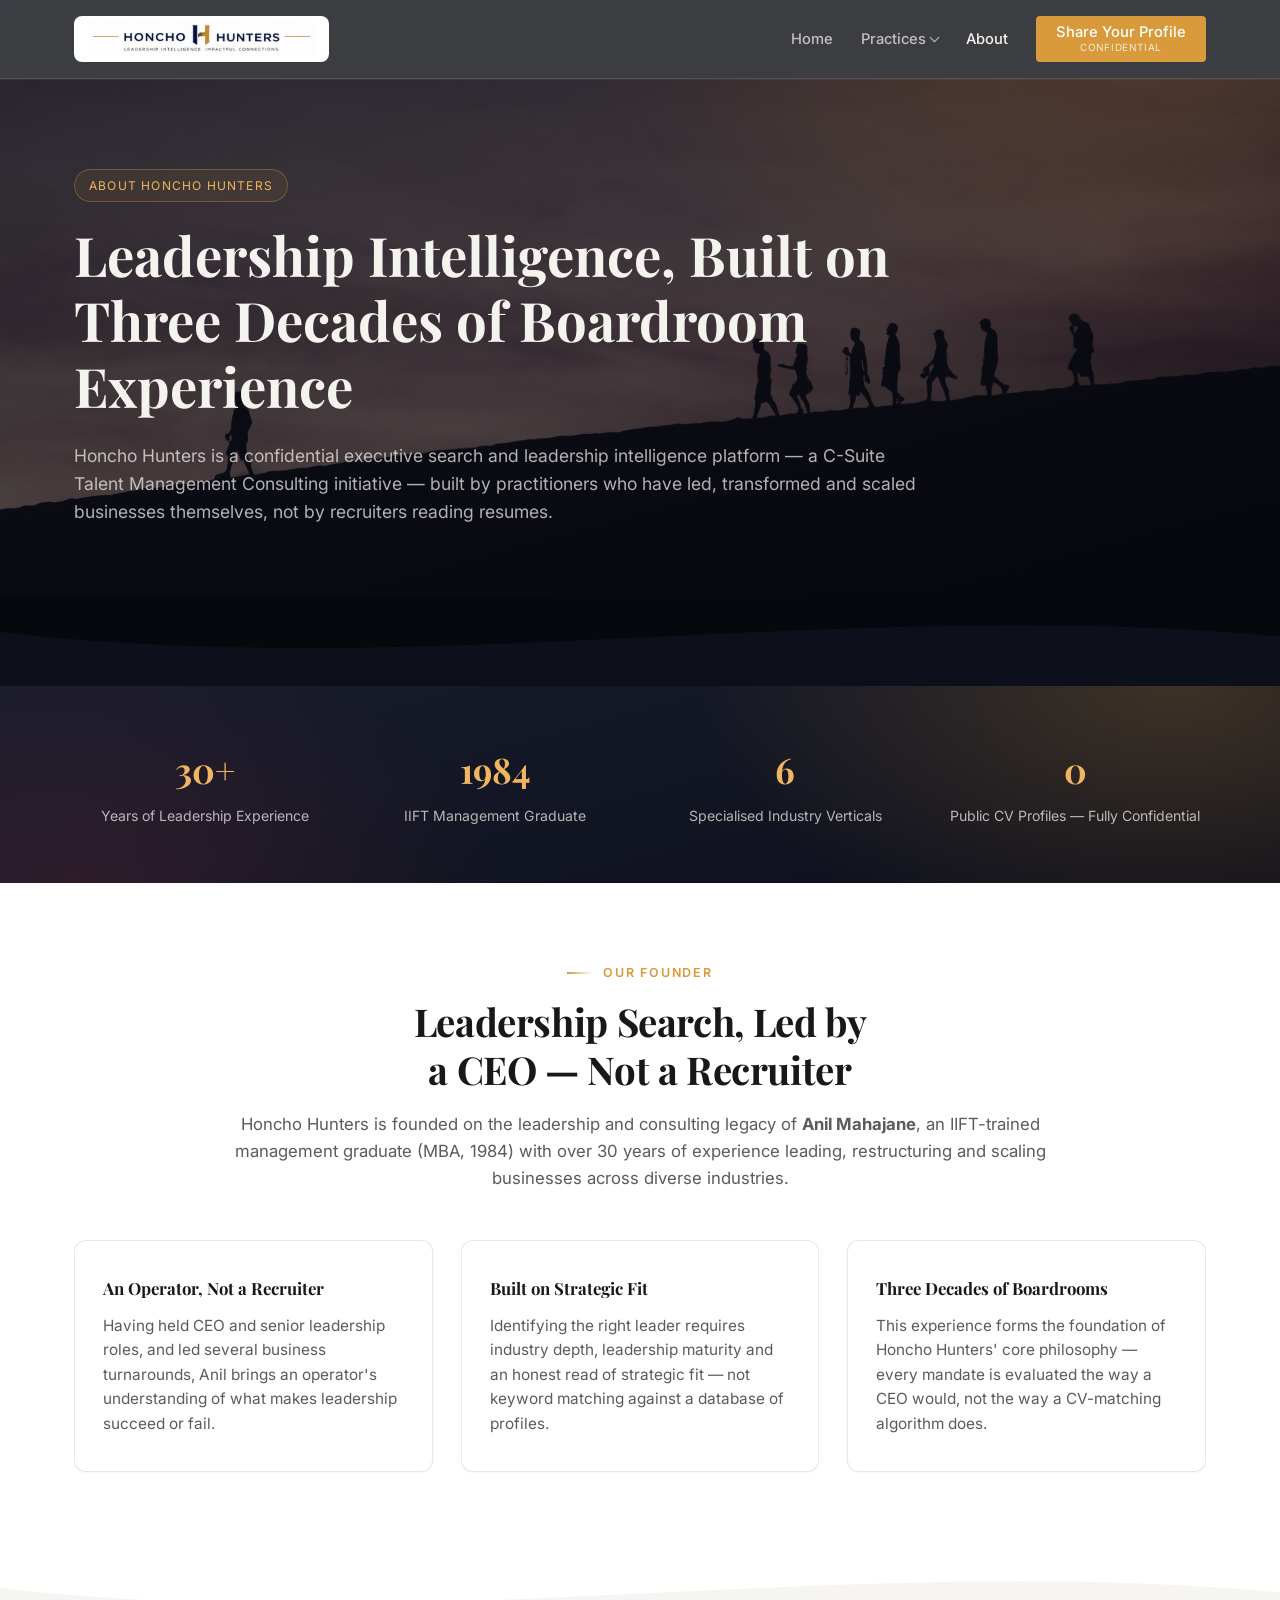
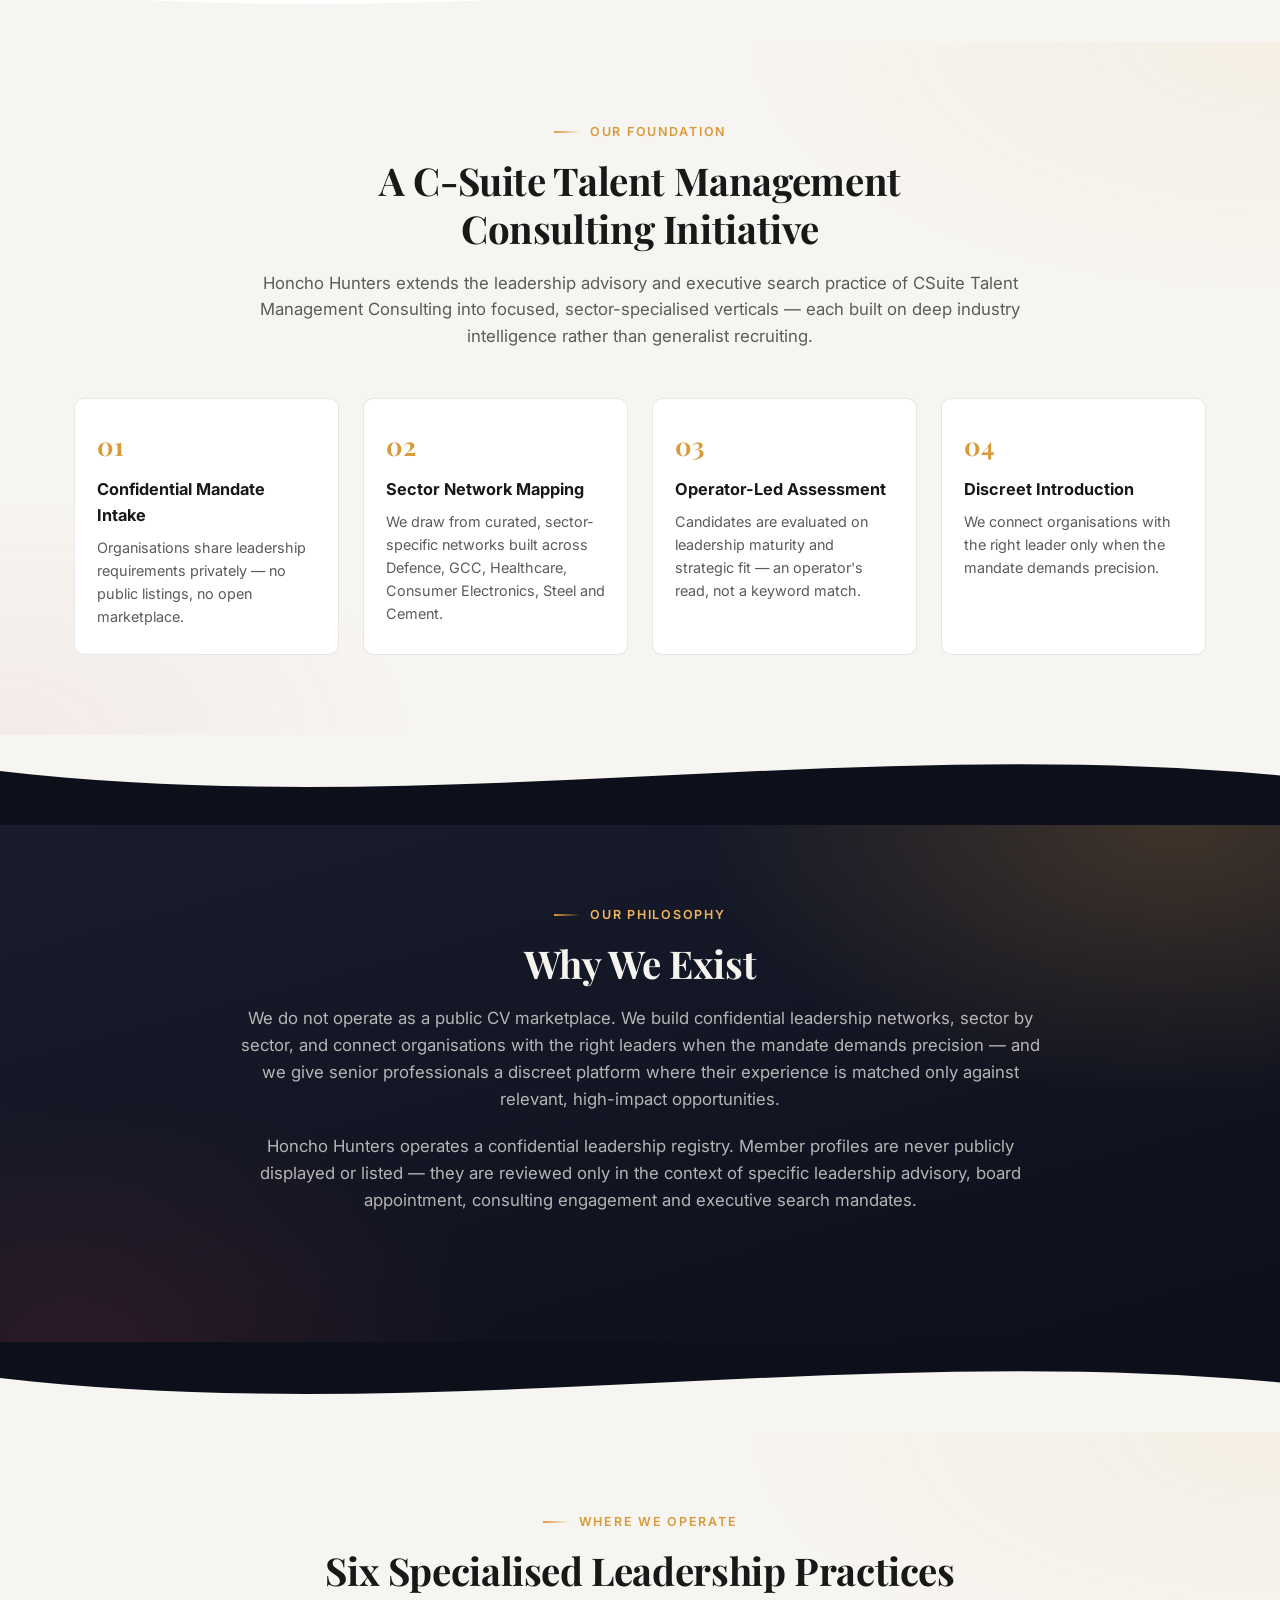
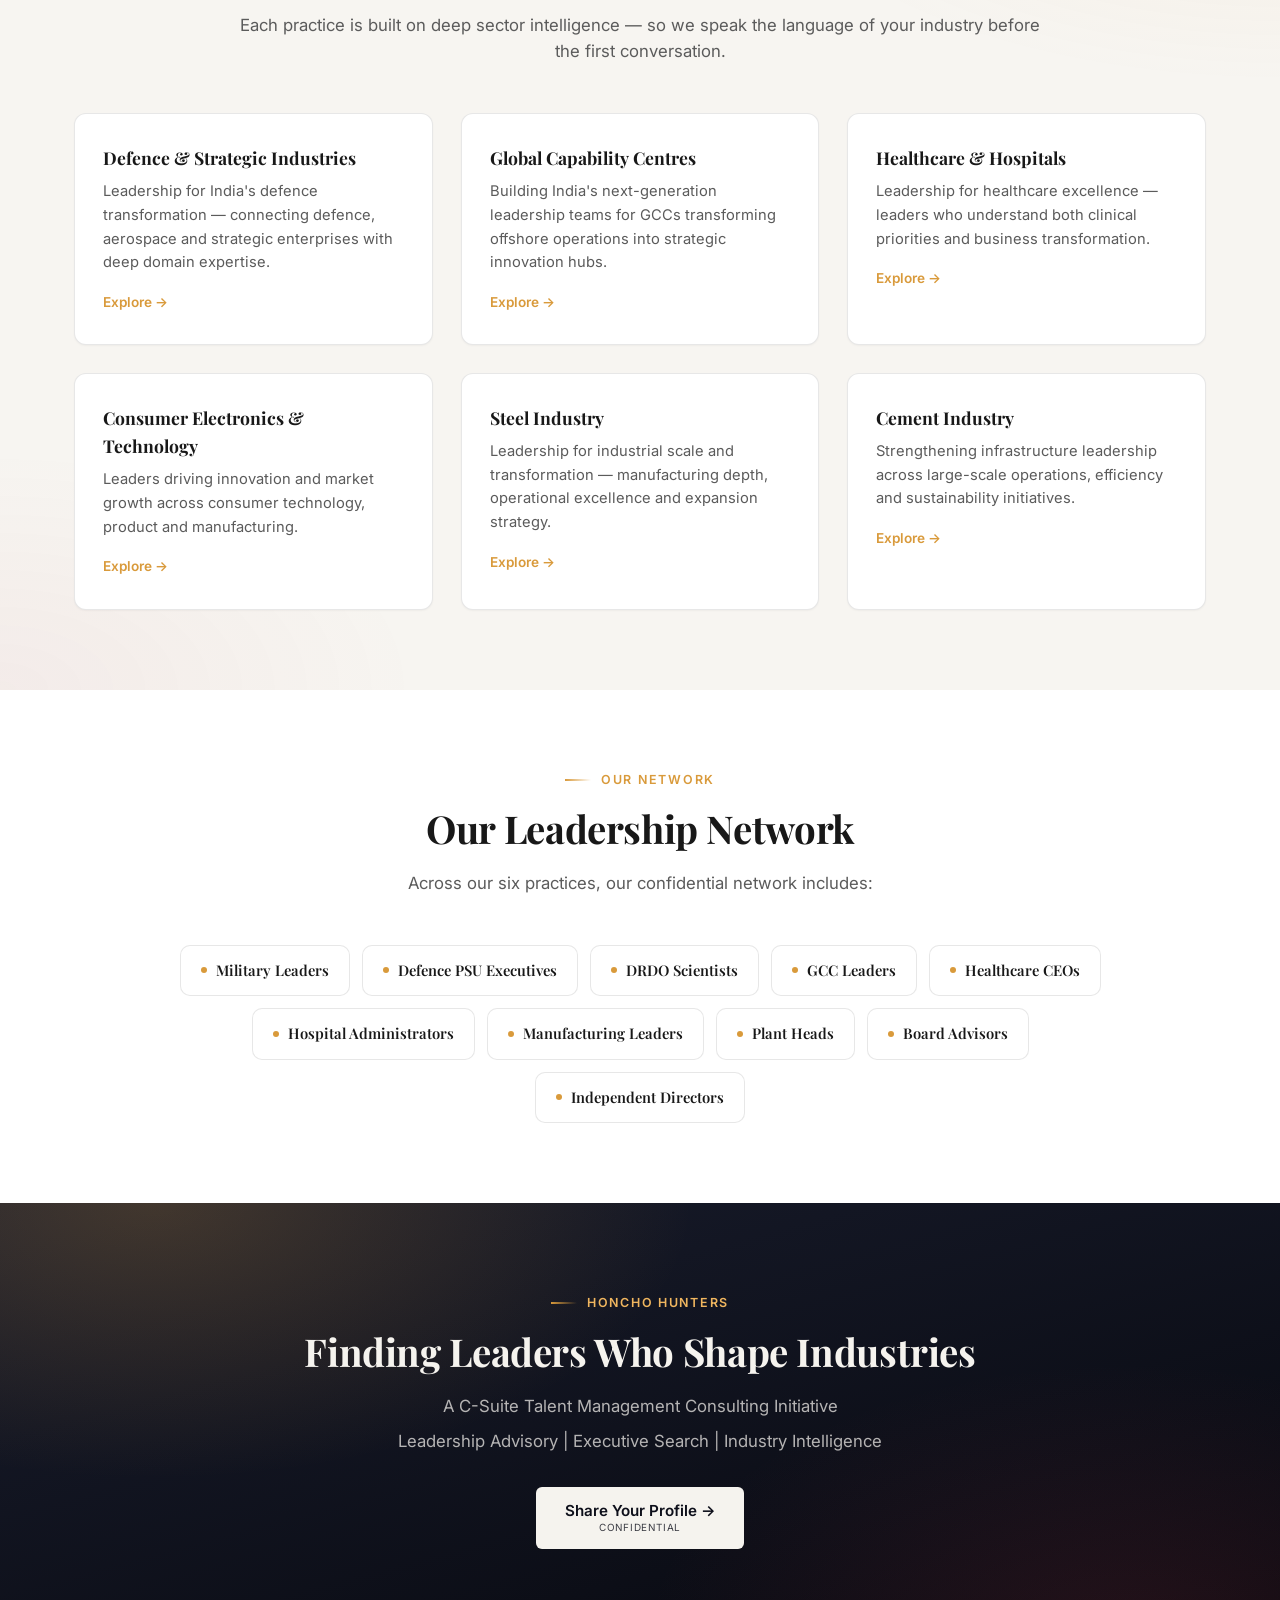
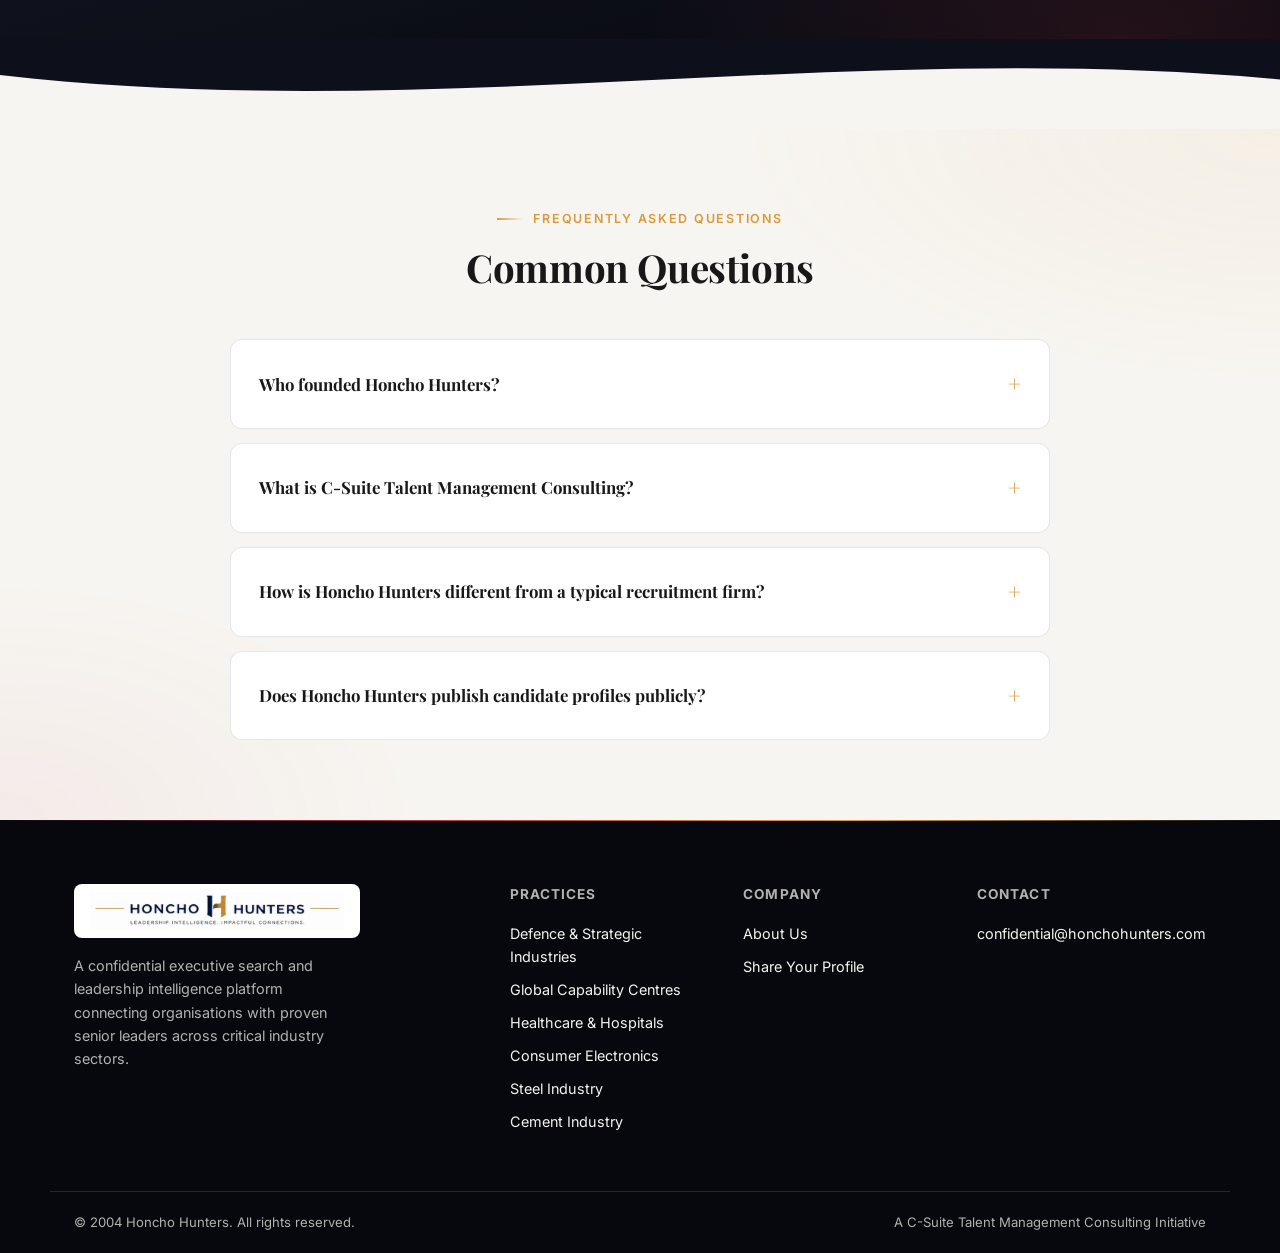
==== about/index.html @ db0b7769 "Make confidential leadership registry commitment explicit on About page Adds an explicit statement t" ====
<!DOCTYPE html>
<html lang="en">
<head>
  <meta charset="UTF-8" />
  <meta name="viewport" content="width=device-width, initial-scale=1.0" />
  <link rel="icon" type="image/png" href="/assets/images/favicon.png" />

  <title>About Us | Honcho Hunters Executive Search Platform</title>
  <meta name="description" content="Honcho Hunters is a C-Suite Talent Management Consulting initiative built on three decades of senior leadership and executive search experience." />
  <meta name="robots" content="index, follow" />
  <link rel="canonical" href="https://honchohunters.com/about/" />

  <meta property="og:type" content="website" />
  <meta property="og:site_name" content="Honcho Hunters" />
  <meta property="og:title" content="About Us | Honcho Hunters" />
  <meta property="og:description" content="A C-Suite Talent Management Consulting initiative." />
  <meta property="og:url" content="https://honchohunters.com/about/" />
  <meta property="og:image" content="https://honchohunters.com/assets/images/logo.png" />
  <meta property="og:locale" content="en_IN" />

  <meta name="twitter:card" content="summary_large_image" />
  <meta name="twitter:title" content="About Us | Honcho Hunters" />
  <meta name="twitter:description" content="A C-Suite Talent Management Consulting initiative." />
  <meta name="twitter:image" content="https://honchohunters.com/assets/images/logo.png" />

  <link rel="stylesheet" href="/assets/css/style.css" />
  <link rel="preconnect" href="https://fonts.googleapis.com" />
  <link rel="preconnect" href="https://fonts.gstatic.com" crossorigin />
  <link href="https://fonts.googleapis.com/css2?family=Inter:wght@400;500;600&family=Playfair+Display:wght@700&display=swap" rel="stylesheet" />
  <link rel="preload" as="image" href="/assets/images/leader-bg.jpg" fetchpriority="high" />
</head>
<body>

  <!-- NAV -->
  <nav class="nav" role="navigation" aria-label="Main navigation">
    <div class="nav__inner">
      <a class="nav__logo" href="/"><img src="/assets/images/logo.png" alt="Honcho Hunters — Leadership Intelligence. Impactful Connections." class="nav__logo-img" width="668" height="100" /></a>
      <ul class="nav__links">
        <li><a href="/">Home</a></li>
        <li class="nav__dropdown">
          <button type="button" class="nav__dropdown-toggle" aria-haspopup="true" aria-expanded="false">Practices</button>
          <ul class="nav__dropdown-menu">
            <li><a href="/defence/">Defence &amp; Strategic Industries</a></li>
            <li><a href="/gcc/">Global Capability Centres</a></li>
            <li><a href="/healthcare/">Healthcare &amp; Hospitals</a></li>
            <li><a href="/consumer-electronics/">Consumer Electronics &amp; Technology</a></li>
            <li><a href="/steel/">Steel Industry</a></li>
            <li><a href="/cement/">Cement Industry</a></li>
          </ul>
        </li>
        <li><a href="/about/" class="is-active">About</a></li>
        <li><a href="/engage/" class="nav__cta">Share Your Profile<span class="nav__cta-sub">Confidential</span></a></li>
      </ul>
      <button class="nav__hamburger" aria-label="Toggle menu" aria-expanded="false">
        <span></span><span></span><span></span>
      </button>
    </div>
  </nav>

  <!-- HERO -->
  <section class="hero hero--page">
    <div class="hero__bg" style="background-image:url('/assets/images/leader-bg.jpg')"></div>
    <div class="container">
      <p class="page-tag">About Honcho Hunters</p>
      <h1 class="hero__title" style="margin:0 0 24px;">Leadership Intelligence, Built on Three Decades of Boardroom Experience</h1>
      <p class="hero__subtitle" style="margin:0;">
        Honcho Hunters is a confidential executive search and leadership intelligence platform — a C-Suite Talent Management Consulting initiative — built by practitioners who have led, transformed and scaled businesses themselves, not by recruiters reading resumes.
      </p>
    </div>
  </section>

  <span class="divider divider--dark-to-dark"><svg viewBox="0 0 1440 100" preserveAspectRatio="none"><path d="M0,40 C480,95 960,0 1440,45 L1440,100 L0,100 Z"></path></svg></span>

  <!-- STATS -->
  <section class="section section--dark color_dark" style="padding-top:56px;padding-bottom:56px;">
    <div class="container">
      <div class="stats">
        <div>
          <p class="stat__number">30+</p>
          <p class="stat__label">Years of Leadership Experience</p>
        </div>
        <div>
          <p class="stat__number">1984</p>
          <p class="stat__label">IIFT Management Graduate</p>
        </div>
        <div>
          <p class="stat__number">6</p>
          <p class="stat__label">Specialised Industry Verticals</p>
        </div>
        <div>
          <p class="stat__number">0</p>
          <p class="stat__label">Public CV Profiles — Fully Confidential</p>
        </div>
      </div>
    </div>
  </section>

  <!-- FOUNDER -->
  <section class="section section--card">
    <div class="container">
      <div class="section__header center">
        <p class="section-label">Our Founder</p>
        <h2 class="section-title">Leadership Search, Led by a CEO — Not a Recruiter</h2>
        <p class="section-body" style="margin:0 auto;">
          Honcho Hunters is founded on the leadership and consulting legacy of <strong>Anil Mahajane</strong>, an IIFT-trained management graduate (MBA, 1984) with over 30 years of experience leading, restructuring and scaling businesses across diverse industries.
        </p>
      </div>
      <div class="grid grid--cols-3">
        <div class="card">
          <p class="card__title" style="font-size:1.05rem;">An Operator, Not a Recruiter</p>
          <p class="card__body">Having held CEO and senior leadership roles, and led several business turnarounds, Anil brings an operator's understanding of what makes leadership succeed or fail.</p>
        </div>
        <div class="card">
          <p class="card__title" style="font-size:1.05rem;">Built on Strategic Fit</p>
          <p class="card__body">Identifying the right leader requires industry depth, leadership maturity and an honest read of strategic fit — not keyword matching against a database of profiles.</p>
        </div>
        <div class="card">
          <p class="card__title" style="font-size:1.05rem;">Three Decades of Boardrooms</p>
          <p class="card__body">This experience forms the foundation of Honcho Hunters' core philosophy — every mandate is evaluated the way a CEO would, not the way a CV-matching algorithm does.</p>
        </div>
      </div>
    </div>
  </section>

  <span class="divider divider--card-to-light"><svg viewBox="0 0 1440 100" preserveAspectRatio="none"><path d="M0,40 C480,95 960,0 1440,45 L1440,100 L0,100 Z"></path></svg></span>

  <!-- PARENT INITIATIVE -->
  <section class="section section--light">
    <div class="container">
      <div class="section__header center">
        <p class="section-label">Our Foundation</p>
        <h2 class="section-title">A C-Suite Talent Management Consulting Initiative</h2>
        <p class="section-body" style="margin:0 auto;">
          Honcho Hunters extends the leadership advisory and executive search practice of CSuite Talent Management Consulting into focused, sector-specialised verticals — each built on deep industry intelligence rather than generalist recruiting.
        </p>
      </div>
      <div class="process__steps">
        <div class="step">
          <p class="step__number">01</p>
          <p class="step__title">Confidential Mandate Intake</p>
          <p class="step__body">Organisations share leadership requirements privately — no public listings, no open marketplace.</p>
        </div>
        <div class="step">
          <p class="step__number">02</p>
          <p class="step__title">Sector Network Mapping</p>
          <p class="step__body">We draw from curated, sector-specific networks built across Defence, GCC, Healthcare, Consumer Electronics, Steel and Cement.</p>
        </div>
        <div class="step">
          <p class="step__number">03</p>
          <p class="step__title">Operator-Led Assessment</p>
          <p class="step__body">Candidates are evaluated on leadership maturity and strategic fit — an operator's read, not a keyword match.</p>
        </div>
        <div class="step">
          <p class="step__number">04</p>
          <p class="step__title">Discreet Introduction</p>
          <p class="step__body">We connect organisations with the right leader only when the mandate demands precision.</p>
        </div>
      </div>
    </div>
  </section>

  <span class="divider divider--light-to-dark"><svg viewBox="0 0 1440 100" preserveAspectRatio="none"><path d="M0,40 C480,95 960,0 1440,45 L1440,100 L0,100 Z"></path></svg></span>

  <!-- PHILOSOPHY -->
  <section class="section section--dark color_dark">
    <div class="container">
      <div class="section__header center">
        <p class="section-label">Our Philosophy</p>
        <h2 class="section-title">Why We Exist</h2>
        <p class="section-body" style="margin:0 auto;">
          We do not operate as a public CV marketplace. We build confidential leadership networks, sector by sector, and connect organisations with the right leaders when the mandate demands precision — and we give senior professionals a discreet platform where their experience is matched only against relevant, high-impact opportunities.
        </p>
        <p class="section-body" style="margin:20px auto 0;">
          Honcho Hunters operates a confidential leadership registry. Member profiles are never publicly displayed or listed — they are reviewed only in the context of specific leadership advisory, board appointment, consulting engagement and executive search mandates.
        </p>
      </div>
    </div>
  </section>

  <span class="divider divider--dark-to-light"><svg viewBox="0 0 1440 100" preserveAspectRatio="none"><path d="M0,40 C480,95 960,0 1440,45 L1440,100 L0,100 Z"></path></svg></span>

  <!-- SIX VERTICALS -->
  <section class="section section--light">
    <div class="container">
      <div class="section__header center">
        <p class="section-label">Where We Operate</p>
        <h2 class="section-title">Six Specialised Leadership Practices</h2>
        <p class="section-body" style="margin:0 auto;">
          Each practice is built on deep sector intelligence — so we speak the language of your industry before the first conversation.
        </p>
      </div>
      <div class="grid grid--cols-3">
        <a class="practice-card" href="/defence/">
          <p class="practice-card__title">Defence &amp; Strategic Industries</p>
          <p class="practice-card__body">Leadership for India's defence transformation — connecting defence, aerospace and strategic enterprises with deep domain expertise.</p>
          <span class="practice-card__link">Explore →</span>
        </a>
        <a class="practice-card" href="/gcc/">
          <p class="practice-card__title">Global Capability Centres</p>
          <p class="practice-card__body">Building India's next-generation leadership teams for GCCs transforming offshore operations into strategic innovation hubs.</p>
          <span class="practice-card__link">Explore →</span>
        </a>
        <a class="practice-card" href="/healthcare/">
          <p class="practice-card__title">Healthcare &amp; Hospitals</p>
          <p class="practice-card__body">Leadership for healthcare excellence — leaders who understand both clinical priorities and business transformation.</p>
          <span class="practice-card__link">Explore →</span>
        </a>
        <a class="practice-card" href="/consumer-electronics/">
          <p class="practice-card__title">Consumer Electronics &amp; Technology</p>
          <p class="practice-card__body">Leaders driving innovation and market growth across consumer technology, product and manufacturing.</p>
          <span class="practice-card__link">Explore →</span>
        </a>
        <a class="practice-card" href="/steel/">
          <p class="practice-card__title">Steel Industry</p>
          <p class="practice-card__body">Leadership for industrial scale and transformation — manufacturing depth, operational excellence and expansion strategy.</p>
          <span class="practice-card__link">Explore →</span>
        </a>
        <a class="practice-card" href="/cement/">
          <p class="practice-card__title">Cement Industry</p>
          <p class="practice-card__body">Strengthening infrastructure leadership across large-scale operations, efficiency and sustainability initiatives.</p>
          <span class="practice-card__link">Explore →</span>
        </a>
      </div>
    </div>
  </section>

  <!-- LEADERSHIP NETWORK -->
  <section class="section section--card">
    <div class="container">
      <div class="section__header center">
        <p class="section-label">Our Network</p>
        <h2 class="section-title">Our Leadership Network</h2>
        <p class="section-body" style="margin:0 auto;">
          Across our six practices, our confidential network includes:
        </p>
      </div>
      <ul class="tag-cloud">
        <li class="tag-chip">Military Leaders</li>
        <li class="tag-chip">Defence PSU Executives</li>
        <li class="tag-chip">DRDO Scientists</li>
        <li class="tag-chip">GCC Leaders</li>
        <li class="tag-chip">Healthcare CEOs</li>
        <li class="tag-chip">Hospital Administrators</li>
        <li class="tag-chip">Manufacturing Leaders</li>
        <li class="tag-chip">Plant Heads</li>
        <li class="tag-chip">Board Advisors</li>
        <li class="tag-chip">Independent Directors</li>
      </ul>
    </div>
  </section>

  <!-- CTA BANNER -->
  <section class="cta-banner">
    <div class="container">
      <p class="section-label">Honcho Hunters</p>
      <h2 class="section-title">Finding Leaders Who Shape Industries</h2>
      <p class="section-body" style="margin-bottom:8px;">A C-Suite Talent Management Consulting Initiative</p>
      <p class="section-body" style="margin-bottom:32px;">Leadership Advisory | Executive Search | Industry Intelligence</p>
      <div style="display:flex;gap:16px;justify-content:center;flex-wrap:wrap;">
        <a href="/engage/" class="btn btn--white btn--stacked">Share Your Profile →<span class="btn__sub">Confidential</span></a>
      </div>
    </div>
  </section>

  <span class="divider divider--dark-to-light"><svg viewBox="0 0 1440 100" preserveAspectRatio="none"><path d="M0,40 C480,95 960,0 1440,45 L1440,100 L0,100 Z"></path></svg></span>

  <!-- FAQ -->
  <section class="section section--light">
    <div class="container">
      <div class="section__header center">
        <p class="section-label">Frequently Asked Questions</p>
        <h2 class="section-title">Common Questions</h2>
      </div>
      <div class="faq-list">
        <details class="faq-item">
          <summary>Who founded Honcho Hunters?</summary>
          <p>Honcho Hunters is founded on the leadership and consulting legacy of Anil Mahajane, an IIFT-trained management graduate (MBA, 1984) with over 30 years of experience leading, restructuring and scaling businesses across diverse industries.</p>
        </details>
        <details class="faq-item">
          <summary>What is C-Suite Talent Management Consulting?</summary>
          <p>C-Suite Talent Management Consulting is the parent leadership advisory and executive search practice behind Honcho Hunters. Honcho Hunters extends that practice into six focused, sector-specialised verticals.</p>
        </details>
        <details class="faq-item">
          <summary>How is Honcho Hunters different from a typical recruitment firm?</summary>
          <p>Honcho Hunters is led by an operator, not a recruiter. Candidates are evaluated on leadership maturity and strategic fit the way a CEO would assess them, not matched against a database by keywords.</p>
        </details>
        <details class="faq-item">
          <summary>Does Honcho Hunters publish candidate profiles publicly?</summary>
          <p>No. Honcho Hunters does not operate as a public CV marketplace. All engagement is confidential, and profiles are shared only against relevant, mandate-specific opportunities.</p>
        </details>
      </div>
    </div>
  </section>

  <!-- FOOTER -->
  <footer class="footer">
    <div class="footer__inner">
      <div class="footer__brand">
        <a class="nav__logo" href="/"><img src="/assets/images/logo.png" alt="Honcho Hunters — Leadership Intelligence. Impactful Connections." class="nav__logo-img" width="668" height="100" /></a>
        <p>A confidential executive search and leadership intelligence platform connecting organisations with proven senior leaders across critical industry sectors.</p>
      </div>
      <div class="footer__col">
        <h4>Practices</h4>
        <ul>
          <li><a href="/defence/">Defence &amp; Strategic Industries</a></li>
          <li><a href="/gcc/">Global Capability Centres</a></li>
          <li><a href="/healthcare/">Healthcare &amp; Hospitals</a></li>
          <li><a href="/consumer-electronics/">Consumer Electronics</a></li>
          <li><a href="/steel/">Steel Industry</a></li>
          <li><a href="/cement/">Cement Industry</a></li>
        </ul>
      </div>
      <div class="footer__col">
        <h4>Company</h4>
        <ul>
          <li><a href="/about/">About Us</a></li>
          <li><a href="/engage/">Share Your Profile</a></li>
        </ul>
      </div>
      <div class="footer__col">
        <h4>Contact</h4>
        <ul>
          <li><a href="mailto:confidential@honchohunters.com">confidential@honchohunters.com</a></li>
        </ul>
      </div>
    </div>
    <div class="footer__bottom">
      <span>&copy; 2004 Honcho Hunters. All rights reserved.</span>
      <span>A C-Suite Talent Management Consulting Initiative</span>
    </div>
  </footer>

  <script src="/assets/js/main.js"></script>

  <script type="application/ld+json">
  {
    "@context": "https://schema.org",
    "@type": "BreadcrumbList",
    "itemListElement": [
      { "@type": "ListItem", "position": 1, "name": "Home", "item": "https://honchohunters.com/" },
      { "@type": "ListItem", "position": 2, "name": "About Us", "item": "https://honchohunters.com/about/" }
    ]
  }
  </script>
  <script type="application/ld+json">
  {
    "@context": "https://schema.org",
    "@type": "Person",
    "name": "Anil Mahajane",
    "jobTitle": "Founder",
    "description": "IIFT-trained management graduate (MBA, 1984) with over 30 years of experience leading, restructuring and scaling businesses across diverse industries. Founder of Honcho Hunters, a C-Suite Talent Management Consulting initiative.",
    "worksFor": { "@id": "https://honchohunters.com/#organization" },
    "alumniOf": "Indian Institute of Foreign Trade (IIFT)"
  }
  </script>
  <script type="application/ld+json">
  {
  "@context": "https://schema.org",
  "@type": "FAQPage",
  "mainEntity": [
    {
      "@type": "Question",
      "name": "Who founded Honcho Hunters?",
      "acceptedAnswer": {
        "@type": "Answer",
        "text": "Honcho Hunters is founded on the leadership and consulting legacy of Anil Mahajane, an IIFT-trained management graduate (MBA, 1984) with over 30 years of experience leading, restructuring and scaling businesses across diverse industries."
      }
    },
    {
      "@type": "Question",
      "name": "What is C-Suite Talent Management Consulting?",
      "acceptedAnswer": {
        "@type": "Answer",
        "text": "C-Suite Talent Management Consulting is the parent leadership advisory and executive search practice behind Honcho Hunters. Honcho Hunters extends that practice into six focused, sector-specialised verticals."
      }
    },
    {
      "@type": "Question",
      "name": "How is Honcho Hunters different from a typical recruitment firm?",
      "acceptedAnswer": {
        "@type": "Answer",
        "text": "Honcho Hunters is led by an operator, not a recruiter. Candidates are evaluated on leadership maturity and strategic fit the way a CEO would assess them, not matched against a database by keywords."
      }
    },
    {
      "@type": "Question",
      "name": "Does Honcho Hunters publish candidate profiles publicly?",
      "acceptedAnswer": {
        "@type": "Answer",
        "text": "No. Honcho Hunters does not operate as a public CV marketplace. All engagement is confidential, and profiles are shared only against relevant, mandate-specific opportunities."
      }
    }
  ]
}
  </script>
</body>
</html>
---- assets/css/style.css ----
/* ===== Reset & base ===== */
* { box-sizing: border-box; margin: 0; padding: 0; }

:root {
  --bg-dark: #0d0f1a;
  --bg-dark-2: #181c2c;
  --bg-darker: #07080e;
  --bg-light: #f7f5f1;
  --bg-card: #ffffff;
  --accent: #d99a3b;
  --accent-light: #f0b65f;
  --accent-deep: #b9762a;
  --accent-2: #b23a48;
  --accent-2-light: #d65a68;
  --accent-glow: rgba(217, 154, 59, 0.22);
  --accent-2-glow: rgba(178, 58, 72, 0.16);
  --text-light: #f5f3ee;
  --text-muted-light: rgba(245, 243, 238, 0.72);
  --text-dark: #181818;
  --text-muted-dark: #5b5b5b;
  --border-dark: rgba(245, 243, 238, 0.12);
  --border-light: rgba(24, 24, 24, 0.1);
  --serif: 'Playfair Display', serif;
  --sans: 'Inter', sans-serif;
}

html { scroll-behavior: smooth; }

body {
  font-family: var(--sans);
  color: var(--text-dark);
  background: var(--bg-light);
  line-height: 1.6;
  -webkit-font-smoothing: antialiased;
}

a { color: inherit; text-decoration: none; }
ul { list-style: none; }
img { max-width: 100%; display: block; }

.container {
  max-width: 1180px;
  margin: 0 auto;
  padding: 0 24px;
}

.section-label {
  display: flex;
  align-items: center;
  gap: 10px;
  font-size: 0.78rem;
  letter-spacing: 0.14em;
  text-transform: uppercase;
  color: var(--accent);
  font-weight: 600;
  margin-bottom: 14px;
}

.section-label::before {
  content: '';
  width: 26px;
  height: 2px;
  flex-shrink: 0;
  background: linear-gradient(90deg, var(--accent), transparent);
}

.section__header.center .section-label { justify-content: center; }

.section-title {
  font-family: var(--serif);
  font-size: clamp(1.8rem, 3vw, 2.6rem);
  font-weight: 700;
  line-height: 1.25;
  letter-spacing: -0.01em;
  margin-bottom: 18px;
  text-wrap: balance;
}

.section-body {
  font-size: 1.05rem;
  color: var(--text-muted-dark);
  max-width: 820px;
}

.color_dark .section-body,
.color_dark .section-label,
.color_dark .section-title { color: var(--text-light); }
.color_dark .section-label { color: var(--accent-light); }
.color_dark .section-body { color: var(--text-muted-light); }

/* ===== Buttons ===== */
.btn {
  display: inline-flex;
  align-items: center;
  gap: 8px;
  padding: 14px 28px;
  border-radius: 6px;
  font-weight: 600;
  font-size: 0.95rem;
  border: 1px solid transparent;
  cursor: pointer;
  transition: transform 0.25s ease, box-shadow 0.25s ease, background 0.25s ease, color 0.25s ease;
}

.btn--primary {
  background: linear-gradient(135deg, var(--accent), var(--accent-light));
  color: #fff;
  box-shadow: 0 10px 24px rgba(217, 154, 59, 0.28);
}
.btn--primary:hover {
  background: linear-gradient(135deg, var(--accent-light), var(--accent));
  box-shadow: 0 14px 32px rgba(217, 154, 59, 0.4);
  transform: translateY(-2px);
}

.btn--outline { border-color: var(--text-dark); color: var(--text-dark); }
.btn--outline:hover { background: var(--text-dark); color: #fff; transform: translateY(-2px); }

.btn--outline-light { border-color: rgba(243, 241, 236, 0.4); color: var(--text-light); }
.btn--outline-light:hover { background: var(--text-light); color: var(--bg-dark); border-color: var(--text-light); transform: translateY(-2px); }

.btn--white { background: var(--text-light); color: var(--bg-dark); }
.btn--white:hover { background: var(--accent-light); color: #fff; transform: translateY(-2px); box-shadow: 0 14px 32px rgba(217, 154, 59, 0.35); }

.btn--stacked { flex-direction: column; gap: 2px; line-height: 1.2; }

.btn__sub {
  font-size: 0.62rem;
  font-weight: 400;
  letter-spacing: 0.08em;
  text-transform: uppercase;
  opacity: 0.8;
}

/* ===== Nav ===== */
.nav {
  position: sticky;
  top: 0;
  z-index: 100;
  background: rgba(18, 21, 27, 0.82);
  backdrop-filter: blur(14px) saturate(160%);
  -webkit-backdrop-filter: blur(14px) saturate(160%);
  border-bottom: 1px solid var(--border-dark);
  box-shadow: 0 1px 0 rgba(217, 154, 59, 0.1);
}

.nav__inner {
  max-width: 1180px;
  margin: 0 auto;
  padding: 16px 24px;
  display: flex;
  align-items: center;
  justify-content: space-between;
}

.nav__logo {
  display: inline-flex;
  align-items: center;
  background: #fff;
  padding: 6px 14px;
  border-radius: 8px;
}

.nav__logo-img {
  display: block;
  height: 34px;
  width: auto;
}

.footer__brand .nav__logo {
  padding: 8px 16px;
}

.footer__brand .nav__logo-img {
  height: 38px;
}

.nav__links {
  display: flex;
  align-items: center;
  gap: 28px;
}

.nav__links a {
  color: var(--text-muted-light);
  font-size: 0.92rem;
  font-weight: 500;
  transition: color 0.2s;
}

.nav__links a:hover,
.nav__links a.is-active { color: var(--text-light); }

.nav__cta {
  display: flex;
  flex-direction: column;
  align-items: center;
  background: var(--accent);
  color: #fff !important;
  padding: 8px 20px;
  border-radius: 4px;
  line-height: 1.2;
}

.nav__cta-sub {
  font-size: 0.62rem;
  font-weight: 400;
  letter-spacing: 0.08em;
  text-transform: uppercase;
  opacity: 0.8;
}

.nav__cta:hover { background: var(--accent-light); }

.nav__dropdown { position: relative; }

.nav__dropdown-toggle {
  display: flex;
  align-items: center;
  gap: 5px;
  background: none;
  border: none;
  padding: 0;
  font-family: inherit;
  color: var(--text-muted-light);
  font-size: 0.92rem;
  font-weight: 500;
  cursor: pointer;
  transition: color 0.2s;
}

.nav__dropdown-toggle::after {
  content: "";
  width: 6px;
  height: 6px;
  margin-top: -3px;
  border-right: 1.5px solid currentColor;
  border-bottom: 1.5px solid currentColor;
  transform: rotate(45deg);
}

.nav__dropdown-toggle:hover,
.nav__dropdown-toggle.is-active { color: var(--text-light); }

.nav__dropdown-menu {
  display: none;
  flex-direction: column;
  position: absolute;
  top: 100%;
  left: 0;
  margin-top: 14px;
  min-width: 220px;
  padding: 8px;
  background: var(--bg-dark);
  border: 1px solid var(--border-dark);
  border-radius: 6px;
  box-shadow: 0 12px 28px rgba(0, 0, 0, 0.35);
}

.nav__dropdown-menu a {
  display: block;
  padding: 9px 12px;
  border-radius: 4px;
  white-space: nowrap;
}

.nav__dropdown-menu a:hover,
.nav__dropdown-menu a.is-active { background: rgba(255, 255, 255, 0.07); }

.nav__dropdown:hover .nav__dropdown-menu,
.nav__dropdown:focus-within .nav__dropdown-menu,
.nav__dropdown.is-open .nav__dropdown-menu { display: flex; }

.nav__hamburger {
  display: none;
  flex-direction: column;
  gap: 5px;
  background: none;
  border: none;
  cursor: pointer;
  padding: 4px;
}

.nav__hamburger span {
  width: 24px;
  height: 2px;
  background: var(--text-light);
}

/* ===== Hero ===== */
.hero {
  background:
    radial-gradient(900px 520px at 88% -10%, var(--accent-glow), transparent 60%),
    radial-gradient(800px 480px at -8% 112%, var(--accent-2-glow), transparent 60%),
    linear-gradient(165deg, var(--bg-dark-2), var(--bg-dark) 55%, var(--bg-darker));
  color: var(--text-light);
  padding: 110px 24px 90px;
  text-align: center;
  position: relative;
  overflow: hidden;
  isolation: isolate;
}

.hero::before {
  content: '';
  position: absolute;
  inset: 0;
  background-image: radial-gradient(circle, rgba(243, 241, 236, 0.07) 1px, transparent 1px);
  background-size: 30px 30px;
  mask-image: linear-gradient(180deg, black, transparent 75%);
  -webkit-mask-image: linear-gradient(180deg, black, transparent 75%);
  pointer-events: none;
  z-index: 0;
}

.hero__bg {
  position: absolute;
  inset: 0;
  z-index: 0;
  background-size: cover;
  background-position: center;
  background-repeat: no-repeat;
}

.hero__bg::after {
  content: '';
  position: absolute;
  inset: 0;
  background:
    radial-gradient(900px 520px at 88% -10%, var(--accent-glow), transparent 60%),
    linear-gradient(165deg, rgba(13, 15, 26, 0.88), rgba(13, 15, 26, 0.74) 55%, rgba(7, 8, 14, 0.92));
}

.hero--home .hero__bg::after {
  background:
    radial-gradient(900px 520px at 88% -10%, var(--accent-glow), transparent 60%),
    linear-gradient(165deg, rgba(13, 15, 26, 0.4), rgba(13, 15, 26, 0.26) 55%, rgba(7, 8, 14, 0.52));
}

.hero--light-overlay .hero__bg::after {
  background:
    radial-gradient(900px 520px at 88% -10%, var(--accent-glow), transparent 60%),
    linear-gradient(165deg, rgba(13, 15, 26, 0.55), rgba(13, 15, 26, 0.4) 55%, rgba(7, 8, 14, 0.65));
}

.hero--tint-amber .hero__bg {
  filter: saturate(0.75) sepia(0.35) saturate(1.4) hue-rotate(-8deg);
}

.hero--tint-amber .hero__bg::after {
  background:
    radial-gradient(900px 520px at 88% -10%, var(--accent-glow), transparent 60%),
    linear-gradient(165deg, rgba(74, 48, 13, 0.55), rgba(74, 48, 13, 0.38) 55%, rgba(46, 28, 6, 0.62));
}

.hero--tint-amber-strong .hero__bg {
  filter: saturate(0.45);
}

.hero--tint-amber-strong .hero__bg::after {
  background:
    radial-gradient(900px 520px at 88% -10%, var(--accent-glow), transparent 60%),
    linear-gradient(165deg, rgba(20, 21, 24, 0.82), rgba(18, 19, 22, 0.72) 55%, rgba(10, 11, 13, 0.88));
}

.hero--tint-amber-deep .hero__bg::after {
  background:
    radial-gradient(900px 520px at 88% -10%, var(--accent-glow), transparent 60%),
    linear-gradient(165deg, rgba(22, 22, 24, 0.78), rgba(20, 20, 22, 0.7) 55%, rgba(12, 12, 14, 0.84));
}

.hero--overlay-light .hero__bg {
  filter: saturate(0.65);
}

.hero--overlay-light .hero__bg::after {
  background:
    radial-gradient(900px 520px at 88% -10%, var(--accent-glow), transparent 60%),
    linear-gradient(165deg, rgba(10, 11, 18, 0.75), rgba(10, 11, 18, 0.62) 55%, rgba(5, 6, 10, 0.82));
}

.hero--overlay-deep .hero__bg {
  filter: saturate(0.6) brightness(0.9);
}

.hero--overlay-deep .hero__bg::after {
  background:
    radial-gradient(900px 520px at 88% -10%, var(--accent-glow), transparent 60%),
    linear-gradient(165deg, rgba(10, 11, 18, 0.92), rgba(10, 11, 18, 0.84) 55%, rgba(5, 6, 10, 0.95));
}

.hero .container { position: relative; z-index: 1; }

.hero__eyebrow {
  font-size: 0.85rem;
  letter-spacing: 0.16em;
  text-transform: uppercase;
  color: var(--accent-light);
  margin-bottom: 10px;
}

.hero__title {
  font-family: var(--serif);
  font-size: clamp(2.1rem, 4.5vw, 3.4rem);
  font-weight: 700;
  max-width: 880px;
  margin: 0 auto 14px;
  line-height: 1.2;
}

.hero__subtitle {
  font-size: 1.1rem;
  color: var(--text-muted-light);
  max-width: 860px;
  margin: 0 auto 20px;
}

.hero__actions {
  display: flex;
  gap: 16px;
  justify-content: center;
  flex-wrap: wrap;
}

.hero--page {
  padding: 90px 24px 70px;
  text-align: left;
}

.hero--page .hero__title,
.hero--page .hero__subtitle { margin-left: 0; }

.hero--home { padding-bottom: 300px; }

.hero--curve { padding-bottom: 160px; }

.hero__orb {
  position: absolute;
  border-radius: 50%;
  filter: blur(2px);
  pointer-events: none;
  z-index: 0;
}
.hero__orb--1 {
  width: 380px;
  height: 380px;
  top: -130px;
  right: 4%;
  background: radial-gradient(circle, var(--accent-glow), transparent 70%);
  animation: orbDrift1 16s ease-in-out infinite alternate;
}
.hero__orb--2 {
  width: 320px;
  height: 320px;
  bottom: -150px;
  left: 2%;
  background: radial-gradient(circle, var(--accent-2-glow), transparent 70%);
  animation: orbDrift2 20s ease-in-out infinite alternate;
}

@keyframes orbDrift1 {
  from { transform: translate(0, 0) scale(1); }
  to { transform: translate(-44px, 32px) scale(1.14); }
}
@keyframes orbDrift2 {
  from { transform: translate(0, 0) scale(1); }
  to { transform: translate(34px, -24px) scale(1.1); }
}

/* ===== Hero stats bridge (home page) ===== */
.hero-stats {
  position: relative;
  z-index: 2;
  max-width: 1000px;
  margin: 0 auto 0;
  background: var(--bg-card);
  border-radius: 16px;
  box-shadow: 0 30px 70px rgba(13, 15, 26, 0.22);
  padding: 22px 40px;
}

/* ===== Verticals strip (home page) ===== */
.marquee {
  padding: 20px 24px 24px;
  margin-top: -283px;
  position: relative;
  z-index: 1;
}
.marquee__track {
  display: flex;
  flex-wrap: wrap;
  align-items: center;
  justify-content: center;
  gap: 14px 16px;
  max-width: 1080px;
  margin: 0 auto;
}
.marquee__track span {
  display: inline-flex;
  align-items: center;
  gap: 9px;
  font-family: var(--serif);
  font-size: 0.82rem;
  letter-spacing: 0.04em;
  text-transform: uppercase;
  color: var(--text-light);
  white-space: nowrap;
  padding: 11px 22px;
  border: 1px solid rgba(245, 243, 238, 0.28);
  border-radius: 999px;
  background: rgba(13, 15, 26, 0.42);
  backdrop-filter: blur(8px) saturate(140%);
  -webkit-backdrop-filter: blur(8px) saturate(140%);
  box-shadow: 0 6px 18px rgba(7, 8, 14, 0.25);
  transition: border-color 0.25s ease, background 0.25s ease, transform 0.25s ease;
}
.marquee__track span::before {
  content: '';
  width: 6px;
  height: 6px;
  border-radius: 50%;
  background: var(--accent);
  flex: none;
}
.marquee__track span:hover {
  border-color: var(--accent);
  background: rgba(217, 154, 59, 0.08);
  transform: translateY(-2px);
}

@keyframes fadeUp {
  from { opacity: 0; transform: translateY(20px); }
  to { opacity: 1; transform: translateY(0); }
}

.hero__eyebrow,
.page-tag,
.hero__title,
.hero__subtitle,
.hero__actions {
  animation: fadeUp 0.8s ease both;
}
.hero__title { animation-delay: 0.08s; }
.hero__subtitle { animation-delay: 0.18s; }
.hero__actions { animation-delay: 0.28s; }

/* ===== Shape divider ===== */
.divider {
  display: block;
  width: 100%;
  height: 90px;
  line-height: 0;
}

.divider svg { width: 100%; height: 100%; display: block; }

.divider--light-to-dark { background: var(--bg-light); }
.divider--light-to-dark svg path { fill: var(--bg-dark); }

.divider--dark-to-light { background: var(--bg-dark); }
.divider--dark-to-light svg path { fill: var(--bg-light); }

.divider--light-to-card { background: var(--bg-light); }
.divider--light-to-card svg path { fill: var(--bg-card); }

.divider--card-to-light { background: var(--bg-card); }
.divider--card-to-light svg path { fill: var(--bg-light); }

.divider--dark-to-dark { background: var(--bg-darker); }
.divider--dark-to-dark svg path { fill: var(--bg-dark); }

.divider--card-to-dark { background: var(--bg-card); }
.divider--card-to-dark svg path { fill: var(--bg-dark); }

.divider--flip { transform: scaleX(-1); }

.divider--home-curve,
.divider--page-curve {
  background: transparent;
  position: absolute;
  left: 0;
  right: 0;
  bottom: 0;
  z-index: 1;
}
.divider--home-curve svg path,
.divider--page-curve svg path { fill: var(--bg-light); }

/* ===== Generic section ===== */
.section { padding: 80px 0; }
.section--card { background: var(--bg-card); }
.section--dark {
  background:
    radial-gradient(800px 460px at 92% 0%, var(--accent-glow), transparent 60%),
    radial-gradient(700px 420px at 6% 100%, var(--accent-2-glow), transparent 60%),
    linear-gradient(165deg, var(--bg-dark-2), var(--bg-dark));
  color: var(--text-light);
}
.section--light {
  background:
    radial-gradient(900px 420px at 100% 0%, rgba(217, 154, 59, 0.07), transparent 60%),
    radial-gradient(700px 400px at 0% 100%, rgba(178, 58, 72, 0.05), transparent 60%),
    var(--bg-light);
}

.section__header { max-width: 860px; margin-bottom: 48px; }
.section__header.center { margin-left: auto; margin-right: auto; text-align: center; }

/* ===== Cards grid ===== */
.grid {
  display: grid;
  gap: 28px;
  grid-template-columns: repeat(auto-fit, minmax(260px, 1fr));
}

.grid--cols-2 { grid-template-columns: repeat(2, 1fr); }
.grid--cols-3 { grid-template-columns: repeat(3, 1fr); }
.grid--cols-4 { grid-template-columns: repeat(4, 1fr); }
.grid--cols-5 { grid-template-columns: repeat(5, 1fr); }

.card {
  position: relative;
  display: flex;
  flex-direction: column;
  background: var(--bg-card);
  border: 1px solid var(--border-light);
  border-radius: 12px;
  padding: 34px 28px;
  overflow: hidden;
  box-shadow: 0 1px 2px rgba(0, 0, 0, 0.04);
  transition: transform 0.35s cubic-bezier(.2,.8,.2,1), box-shadow 0.35s ease, border-color 0.3s ease;
}

.card::before {
  content: '';
  position: absolute;
  top: 0; left: 0; right: 0;
  height: 3px;
  background: linear-gradient(90deg, var(--accent-2), var(--accent), var(--accent-light));
  transform: scaleX(0);
  transform-origin: left;
  transition: transform 0.35s ease;
}

.card:hover::before { transform: scaleX(1); }

.card:hover {
  transform: translateY(-6px);
  box-shadow: 0 24px 48px rgba(0,0,0,0.12);
  border-color: rgba(217, 154, 59, 0.35);
}

.card__title {
  font-family: var(--serif);
  font-size: 1.2rem;
  font-weight: 700;
  margin-bottom: 12px;
}

.card__body {
  color: var(--text-muted-dark);
  font-size: 0.96rem;
}

.section--dark .card {
  background: rgba(255,255,255,0.04);
  border-color: var(--border-dark);
  box-shadow: none;
}

.section--dark .card:hover {
  border-color: rgba(217, 154, 59, 0.4);
  box-shadow: 0 24px 48px rgba(0,0,0,0.4);
}

.section--dark .card__body { color: var(--text-muted-light); }

.card-link {
  display: inline-block;
  margin-top: 20px;
  color: var(--accent);
  font-weight: 600;
  font-size: 0.92rem;
}

/* ===== FAQ accordion ===== */
.faq-list {
  max-width: 820px;
  margin: 0 auto;
  display: flex;
  flex-direction: column;
  gap: 14px;
}

.faq-item {
  background: var(--bg-card);
  border: 1px solid var(--border-light);
  border-radius: 12px;
  padding: 4px 28px;
  overflow: hidden;
}

.faq-item summary {
  list-style: none;
  cursor: pointer;
  display: flex;
  align-items: center;
  justify-content: space-between;
  gap: 16px;
  padding: 22px 0;
  font-family: var(--serif);
  font-weight: 700;
  font-size: 1.05rem;
}

.faq-item summary::-webkit-details-marker { display: none; }

.faq-item summary::after {
  content: '+';
  flex-shrink: 0;
  font-size: 1.4rem;
  font-weight: 400;
  color: var(--accent);
  transition: transform 0.25s ease;
}

.faq-item[open] summary::after { transform: rotate(45deg); }

.faq-item p {
  color: var(--text-muted-dark);
  font-size: 0.98rem;
  padding-bottom: 22px;
  max-width: 760px;
}

.section--dark .faq-item {
  background: rgba(255,255,255,0.04);
  border-color: var(--border-dark);
}

.section--dark .faq-item p { color: var(--text-muted-light); }

/* ===== Related practices ===== */
.related-practices {
  display: flex;
  flex-wrap: wrap;
  gap: 12px;
  justify-content: center;
}

.related-practices a {
  border: 1px solid var(--border-light);
  border-radius: 999px;
  padding: 10px 20px;
  font-size: 0.9rem;
  font-weight: 600;
  transition: border-color 0.25s ease, color 0.25s ease;
}

.related-practices a:hover {
  border-color: var(--accent);
  color: var(--accent-deep);
}

/* ===== Tag cloud (compact label lists — industries, segments, opportunities) ===== */
.tag-cloud {
  display: flex;
  flex-wrap: wrap;
  justify-content: center;
  gap: 12px;
  max-width: 980px;
  margin: 0 auto;
  list-style: none;
  padding: 0;
}
.tag-chip {
  display: inline-flex;
  align-items: center;
  gap: 9px;
  font-family: var(--serif);
  font-weight: 600;
  font-size: 0.92rem;
  color: var(--text-dark);
  background: var(--bg-card);
  border: 1px solid var(--border-light);
  border-radius: 10px;
  padding: 13px 20px;
  transition: border-color 0.25s ease, transform 0.25s ease, box-shadow 0.25s ease;
}
.tag-chip::before {
  content: '';
  width: 6px;
  height: 6px;
  border-radius: 50%;
  background: var(--accent);
  flex: none;
}
.tag-chip:hover {
  border-color: var(--accent);
  transform: translateY(-2px);
  box-shadow: 0 14px 28px rgba(0, 0, 0, 0.08);
}
.section--dark .tag-chip {
  color: var(--text-light);
  background: rgba(245, 243, 238, 0.04);
  border-color: var(--border-dark);
}
.section--dark .tag-chip:hover {
  border-color: rgba(217, 154, 59, 0.45);
  box-shadow: 0 18px 36px rgba(0, 0, 0, 0.4);
}

/* practice/segment list inside card */
.card__list { margin-top: 16px; }
.card__list li {
  position: relative;
  padding-left: 18px;
  margin-bottom: 8px;
  font-size: 0.94rem;
  color: var(--text-muted-dark);
}
.card__list li::before {
  content: '';
  position: absolute;
  left: 0;
  top: 0.6em;
  width: 6px;
  height: 6px;
  background: var(--accent);
  border-radius: 50%;
}
.section--dark .card__list li { color: var(--text-muted-light); }

.card__focus {
  margin-top: auto;
  padding-top: 14px;
  border-top: 1px solid var(--border-light);
  font-size: 0.85rem;
  color: var(--accent);
  font-weight: 600;
}
.section--dark .card__focus { border-color: var(--border-dark); }

/* ===== Checklist (for organisations / why us) ===== */
.checklist li {
  position: relative;
  padding-left: 32px;
  margin-bottom: 14px;
  font-size: 1rem;
}
.checklist li::before {
  content: '\2713';
  position: absolute;
  left: 0;
  top: -1px;
  width: 20px;
  height: 20px;
  display: inline-flex;
  align-items: center;
  justify-content: center;
  background: rgba(217, 154, 59, 0.12);
  border-radius: 50%;
  color: var(--accent);
  font-size: 0.68rem;
  font-weight: 700;
}

/* ===== Process steps (vertical numbered stepper) ===== */
.process-steps {
  list-style: none;
  margin: 0;
  padding: 0;
  counter-reset: process-step;
}
.process-steps li {
  position: relative;
  padding: 0 0 28px 48px;
  font-weight: 600;
  font-size: 1rem;
}
.process-steps li:last-child { padding-bottom: 0; }
.process-steps li::before {
  counter-increment: process-step;
  content: counter(process-step);
  position: absolute;
  left: 0;
  top: -4px;
  width: 30px;
  height: 30px;
  display: inline-flex;
  align-items: center;
  justify-content: center;
  background: rgba(217, 154, 59, 0.12);
  border-radius: 50%;
  color: var(--accent);
  font-size: 0.8rem;
  font-weight: 700;
}
.process-steps li::after {
  content: '';
  position: absolute;
  left: 14px;
  top: 26px;
  bottom: 0;
  width: 1px;
  background: var(--border-light);
}
.process-steps li:last-child::after { display: none; }
.section--dark .process-steps li::after { background: var(--border-dark); }

/* ===== Practice link cards (home page grid linking to verticals) ===== */
.practice-card {
  position: relative;
  display: block;
  background: var(--bg-card);
  border: 1px solid var(--border-light);
  border-radius: 12px;
  padding: 30px 28px;
  overflow: hidden;
  box-shadow: 0 1px 2px rgba(0, 0, 0, 0.04);
  transition: transform 0.35s cubic-bezier(.2,.8,.2,1), box-shadow 0.35s ease, border-color 0.3s ease;
}
.practice-card::before {
  content: '';
  position: absolute;
  top: 0; left: 0; right: 0;
  height: 3px;
  background: linear-gradient(90deg, var(--accent-2), var(--accent), var(--accent-light));
  transform: scaleX(0);
  transform-origin: left;
  transition: transform 0.35s ease;
}
.practice-card::after {
  content: '\2192';
  position: absolute;
  top: 30px;
  right: 28px;
  font-size: 1.1rem;
  color: var(--accent);
  opacity: 0;
  transform: translateX(-6px);
  transition: opacity 0.3s ease, transform 0.3s ease;
}
.practice-card:hover::before { transform: scaleX(1); }
.practice-card:hover::after { opacity: 1; transform: translateX(0); }
.practice-card:hover {
  transform: translateY(-6px);
  border-color: rgba(217, 154, 59, 0.4);
  box-shadow: 0 24px 48px rgba(0,0,0,0.12);
}
.practice-card__title {
  font-family: var(--serif);
  font-weight: 700;
  font-size: 1.1rem;
  margin-bottom: 8px;
  padding-right: 24px;
}
.practice-card__body {
  font-size: 0.92rem;
  color: var(--text-muted-dark);
  margin-bottom: 14px;
}
.practice-card__link {
  font-size: 0.85rem;
  font-weight: 600;
  color: var(--accent);
}

/* ===== Process steps ===== */
.process__steps {
  display: flex;
  flex-wrap: wrap;
  gap: 24px;
  position: relative;
}

.step {
  flex: 1 1 180px;
  background: var(--bg-card);
  border-radius: 10px;
  border: 1px solid var(--border-light);
  padding: 26px 22px;
  transition: transform 0.3s ease, box-shadow 0.3s ease, border-color 0.3s ease;
}

.step:hover {
  transform: translateY(-4px);
  box-shadow: 0 16px 32px rgba(0,0,0,0.08);
  border-color: rgba(217, 154, 59, 0.35);
}

.step--active { border-color: var(--accent); }

.step__number {
  font-family: var(--serif);
  font-size: 1.6rem;
  font-weight: 700;
  color: var(--accent);
  margin-bottom: 10px;
}

.step__title {
  font-size: 1.02rem;
  font-weight: 700;
  margin-bottom: 8px;
}

.step__body {
  font-size: 0.9rem;
  color: var(--text-muted-dark);
}

.process-flow {
  display: flex;
  flex-wrap: wrap;
  align-items: center;
  gap: 10px;
  font-weight: 600;
  font-size: 0.95rem;
}
.process-flow__arrow { color: var(--accent); font-weight: 700; }

/* ===== Stats ===== */
.stats {
  display: grid;
  grid-template-columns: repeat(auto-fit, minmax(160px, 1fr));
  gap: 28px;
  text-align: center;
}
.stat__number {
  font-family: var(--serif);
  font-size: 2.2rem;
  font-weight: 700;
  color: var(--accent);
}
.section--dark .stat__number { color: var(--accent-light); }
.stat__label {
  font-size: 0.88rem;
  color: var(--text-muted-dark);
  margin-top: 6px;
}
.section--dark .stat__label { color: var(--text-muted-light); }

/* ===== CTA banner ===== */
.cta-banner {
  background:
    radial-gradient(900px 460px at 12% 0%, var(--accent-glow), transparent 60%),
    radial-gradient(800px 460px at 88% 100%, var(--accent-2-glow), transparent 60%),
    linear-gradient(165deg, var(--bg-dark-2), var(--bg-darker));
  color: var(--text-light);
  padding: 90px 0;
  text-align: center;
  position: relative;
}
.cta-banner .section-title,
.cta-banner .section-label { color: var(--text-light); }
.cta-banner .section-label { color: var(--accent-light); justify-content: center; }
.cta-banner .section-body { margin: 0 auto 32px; color: var(--text-muted-light); }

/* ===== Footer ===== */
.footer { position: relative; background: var(--bg-darker); color: var(--text-light); padding-top: 64px; }
.footer::before {
  content: '';
  position: absolute;
  top: 0; left: 0; right: 0;
  height: 1px;
  background: linear-gradient(90deg, transparent, var(--accent-2), var(--accent), transparent);
}
.footer__inner {
  max-width: 1180px;
  margin: 0 auto;
  padding: 0 24px 48px;
  display: grid;
  grid-template-columns: 2fr 1fr 1fr 1fr;
  gap: 32px;
}
.footer__brand p {
  margin-top: 16px;
  font-size: 0.9rem;
  color: var(--text-muted-light);
  max-width: 280px;
}
.footer__col h4 {
  font-size: 0.85rem;
  text-transform: uppercase;
  letter-spacing: 0.08em;
  margin-bottom: 16px;
  color: var(--text-muted-light);
}
.footer__col li { margin-bottom: 10px; font-size: 0.9rem; }
.footer__col a:hover { color: var(--accent-light); }
.footer__bottom {
  border-top: 1px solid var(--border-dark);
  padding: 20px 24px;
  max-width: 1180px;
  margin: 0 auto;
  display: flex;
  justify-content: space-between;
  flex-wrap: wrap;
  gap: 10px;
  font-size: 0.82rem;
  color: var(--text-muted-light);
}

/* ===== Form (Engage Us) ===== */
.form-card {
  background: var(--bg-card);
  border: 1px solid var(--border-light);
  border-radius: 14px;
  padding: 40px;
  box-shadow: 0 24px 60px rgba(0,0,0,0.06);
}
.form-row { margin-bottom: 20px; }
.form-row label {
  display: block;
  font-size: 0.85rem;
  font-weight: 600;
  margin-bottom: 8px;
}
.form-row input,
.form-row select,
.form-row textarea {
  width: 100%;
  padding: 12px 14px;
  border: 1px solid var(--border-light);
  border-radius: 6px;
  font-family: var(--sans);
  font-size: 0.95rem;
  background: #fff;
  color: var(--text-dark);
  transition: border-color 0.2s ease, box-shadow 0.2s ease;
}
.form-row input:focus,
.form-row select:focus,
.form-row textarea:focus {
  outline: none;
  border-color: var(--accent);
  box-shadow: 0 0 0 3px rgba(217, 154, 59, 0.15);
}
.form-grid-2 {
  display: grid;
  grid-template-columns: 1fr 1fr;
  gap: 20px;
}
.form-note {
  font-size: 0.85rem;
  color: var(--text-muted-dark);
  margin-top: 16px;
}
.form-status {
  margin-top: 16px;
  font-size: 0.9rem;
  font-weight: 600;
  display: none;
}
.form-status.is-success { color: #2a7a4a; display: block; }
.form-status.is-error { color: #b3261e; display: block; }

.org-note {
  background: rgba(217, 154, 59,0.08);
  border: 1px solid rgba(217, 154, 59,0.3);
  border-radius: 6px;
  padding: 20px 24px;
  font-size: 0.92rem;
  margin-top: 28px;
}
.org-note strong { color: var(--accent); }

/* ===== Breadcrumb-ish page eyebrow ===== */
.page-tag {
  display: inline-block;
  font-size: 0.75rem;
  letter-spacing: 0.1em;
  text-transform: uppercase;
  color: var(--accent-light);
  background: rgba(217, 154, 59, 0.08);
  border: 1px solid rgba(217, 154, 59, 0.35);
  border-radius: 999px;
  padding: 6px 14px;
  margin-bottom: 20px;
}

/* ===== Responsive ===== */
@media (max-width: 880px) {
  .footer__inner { grid-template-columns: 1fr 1fr; }
  .form-grid-2 { grid-template-columns: 1fr; }
  .grid--cols-4, .grid--cols-5 { grid-template-columns: repeat(2, 1fr); }
}

@media (max-width: 560px) {
  .grid--cols-2, .grid--cols-3, .grid--cols-4, .grid--cols-5 { grid-template-columns: 1fr; }
}

@media (max-width: 760px) {
  .hero-stats { padding: 22px 22px; margin-top: 0; border-radius: 12px; }
  .marquee {
    padding: 20px 16px 40px;
    margin: -76px 16px 0;
    background: linear-gradient(165deg, rgba(13, 15, 26, 0.92), rgba(13, 15, 26, 0.78));
    border-radius: 22px;
    box-shadow: 0 20px 40px rgba(13, 15, 26, 0.18);
  }
  .marquee__track { gap: 10px 10px; }
  .marquee__track span { font-size: 0.72rem; padding: 9px 16px; background: rgba(245, 243, 238, 0.08); }
  .grid--cols-3 { grid-template-columns: repeat(2, 1fr); }
  [style*="grid-template-columns:1fr 1fr"] { grid-template-columns: 1fr !important; gap: 32px !important; }
  .nav__links {
    position: absolute;
    top: 100%;
    left: 0;
    right: 0;
    background: var(--bg-dark);
    flex-direction: column;
    align-items: flex-start;
    padding: 20px 24px;
    gap: 18px;
    display: none;
    border-bottom: 1px solid var(--border-dark);
  }
  .nav__links.is-open { display: flex; }
  .nav__hamburger { display: flex; }
  .nav__dropdown { width: 100%; }
  .nav__dropdown-menu {
    position: static;
    margin-top: 10px;
    margin-left: 8px;
    padding: 0;
    min-width: 0;
    border: none;
    box-shadow: none;
    background: none;
  }
  .footer__inner { grid-template-columns: 1fr; }
  .process__steps { flex-direction: column; }
}

/* ===== Scroll reveal ===== */
.reveal {
  opacity: 0;
  transform: translateY(18px);
  transition: opacity 0.6s ease, transform 0.6s ease;
}
.reveal.is-visible {
  opacity: 1;
  transform: translateY(0);
}

@media (prefers-reduced-motion: reduce) {
  .reveal { opacity: 1 !important; transform: none !important; transition: none !important; }
  .hero__eyebrow, .page-tag, .hero__title, .hero__subtitle, .hero__actions { animation: none !important; }
  .hero__orb { animation: none !important; }
}
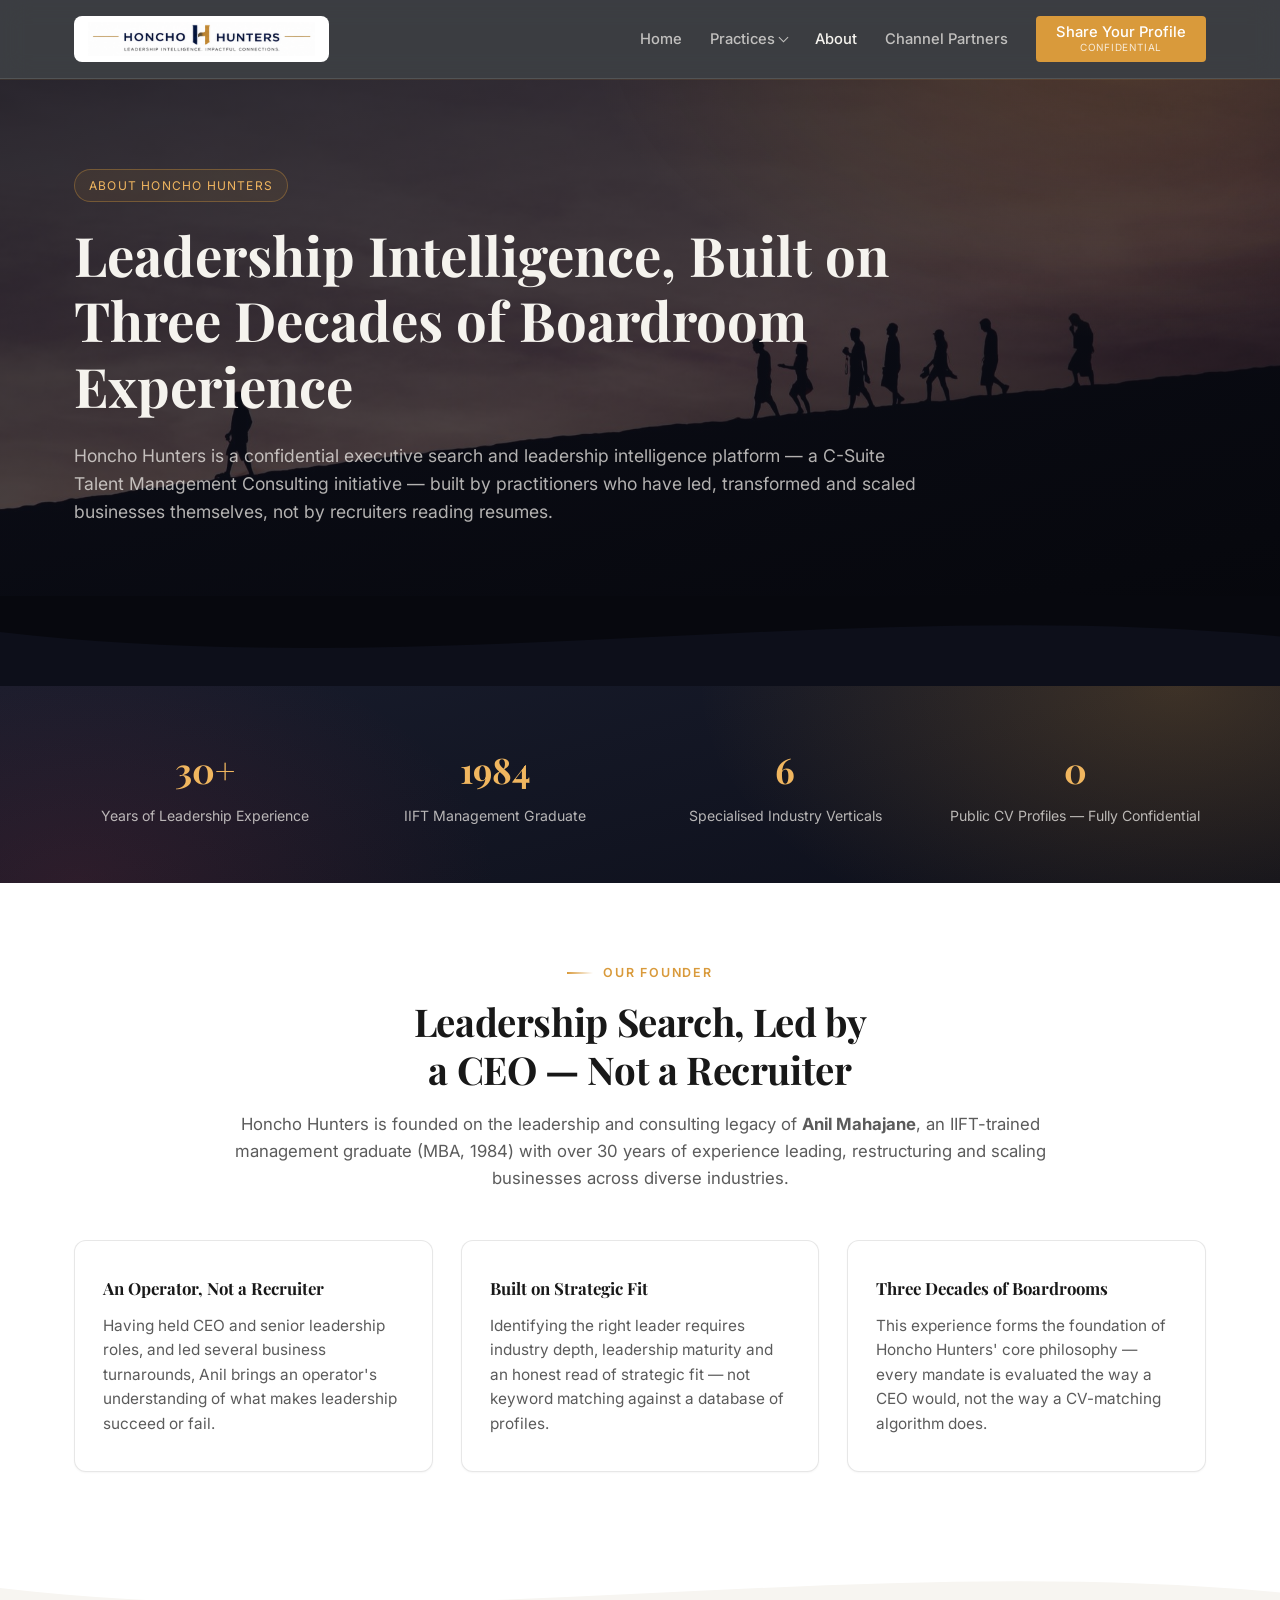
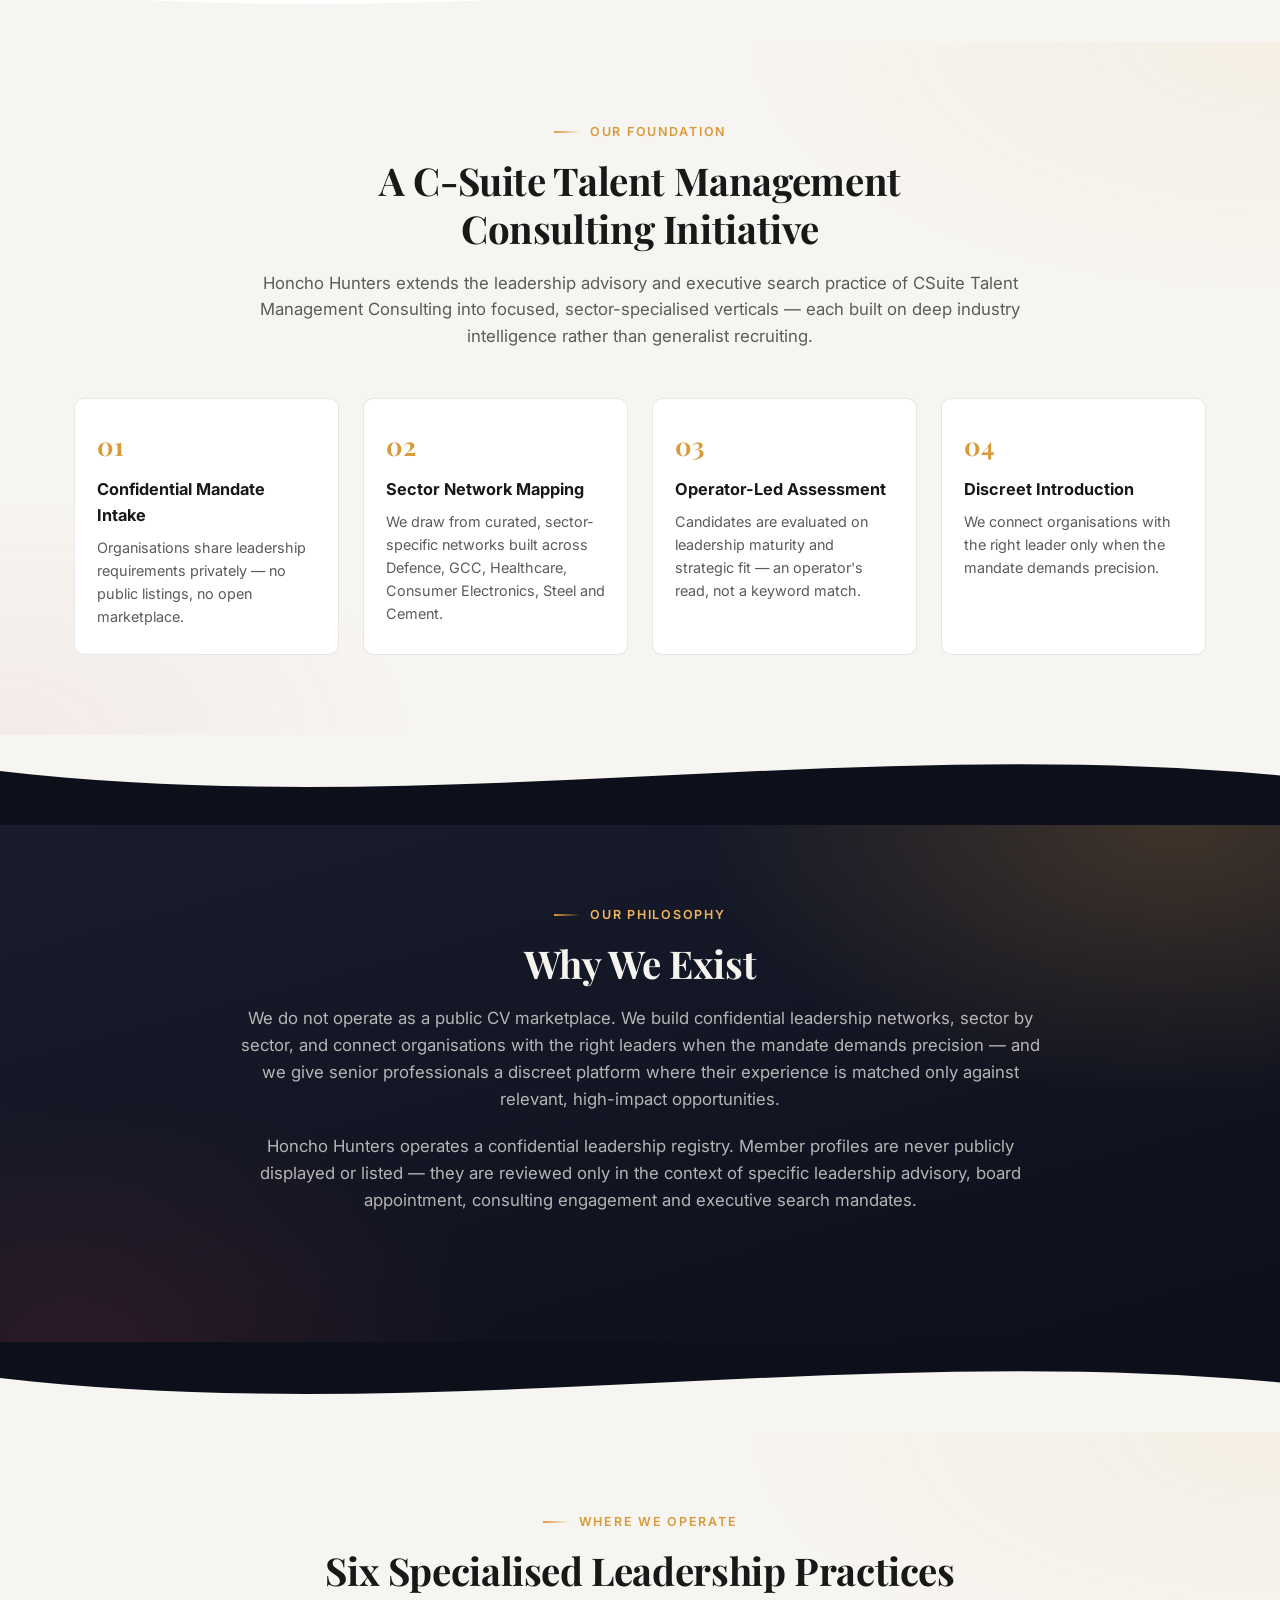
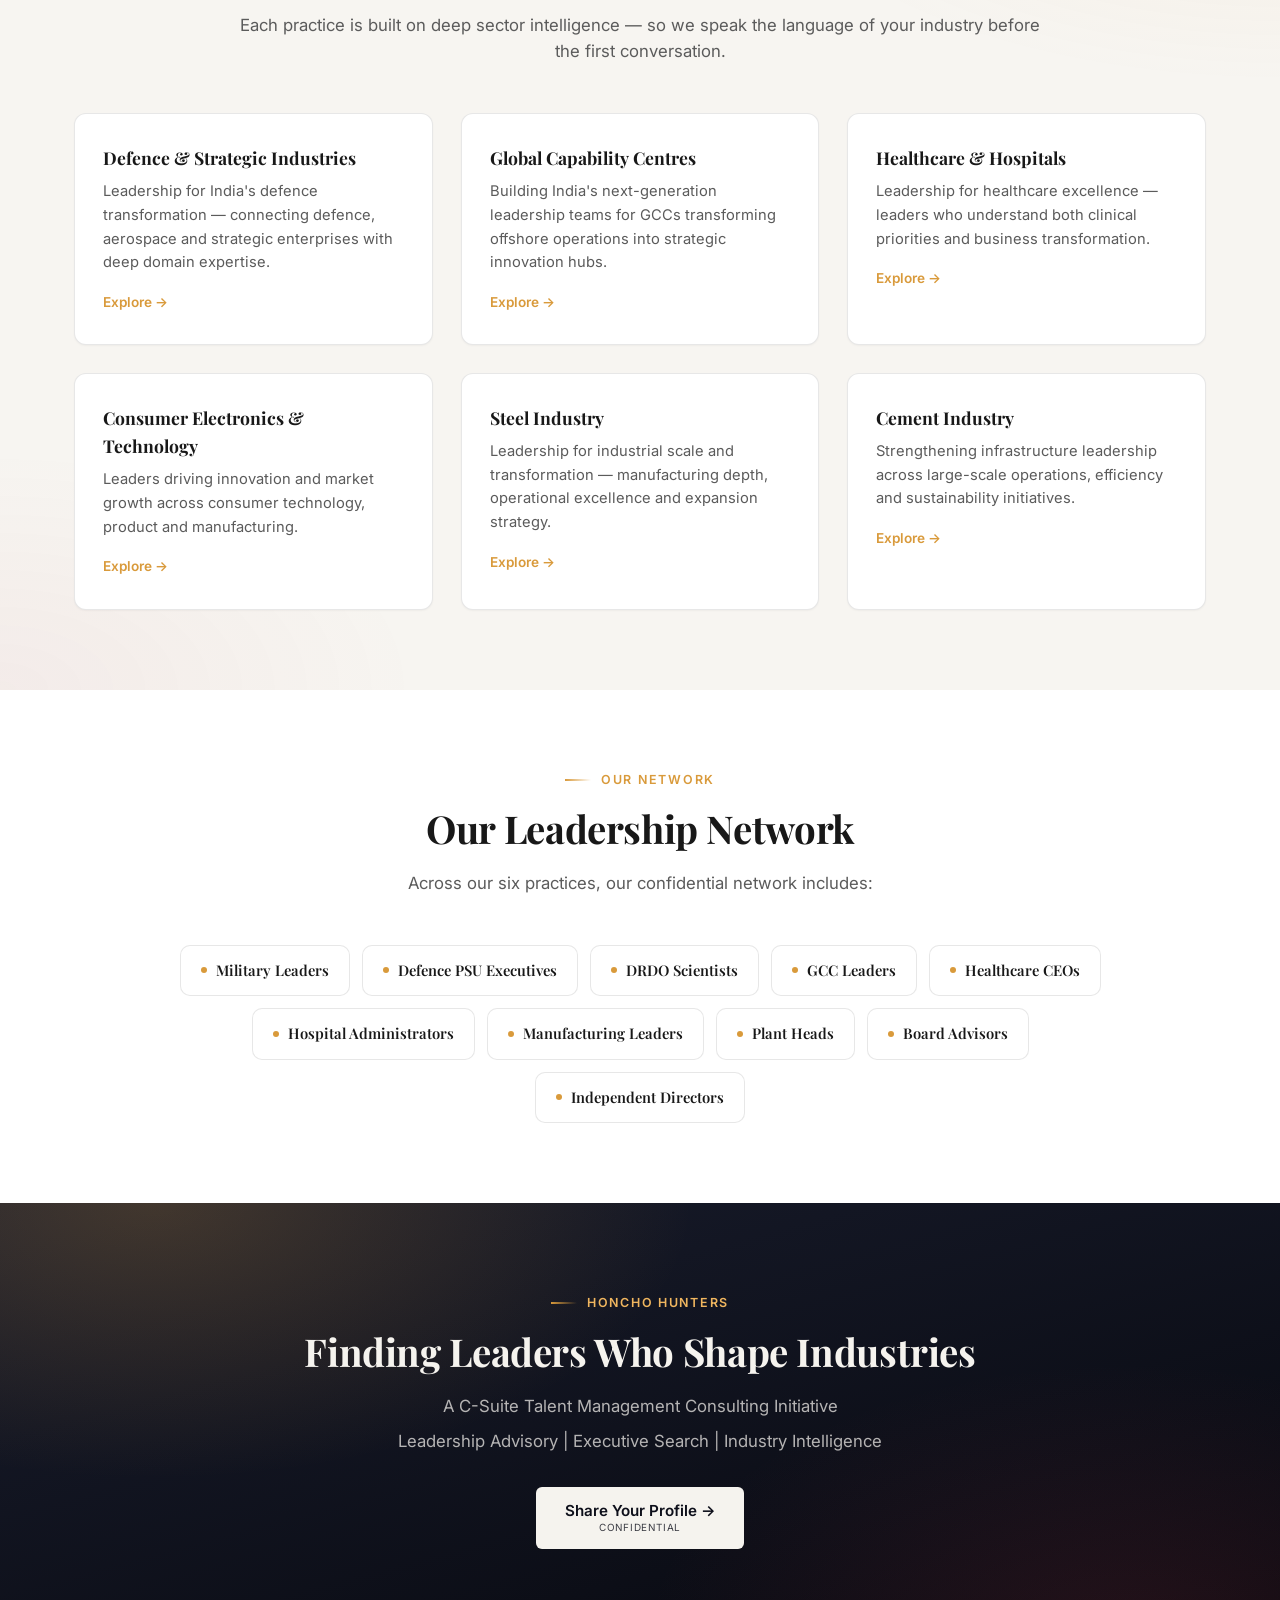
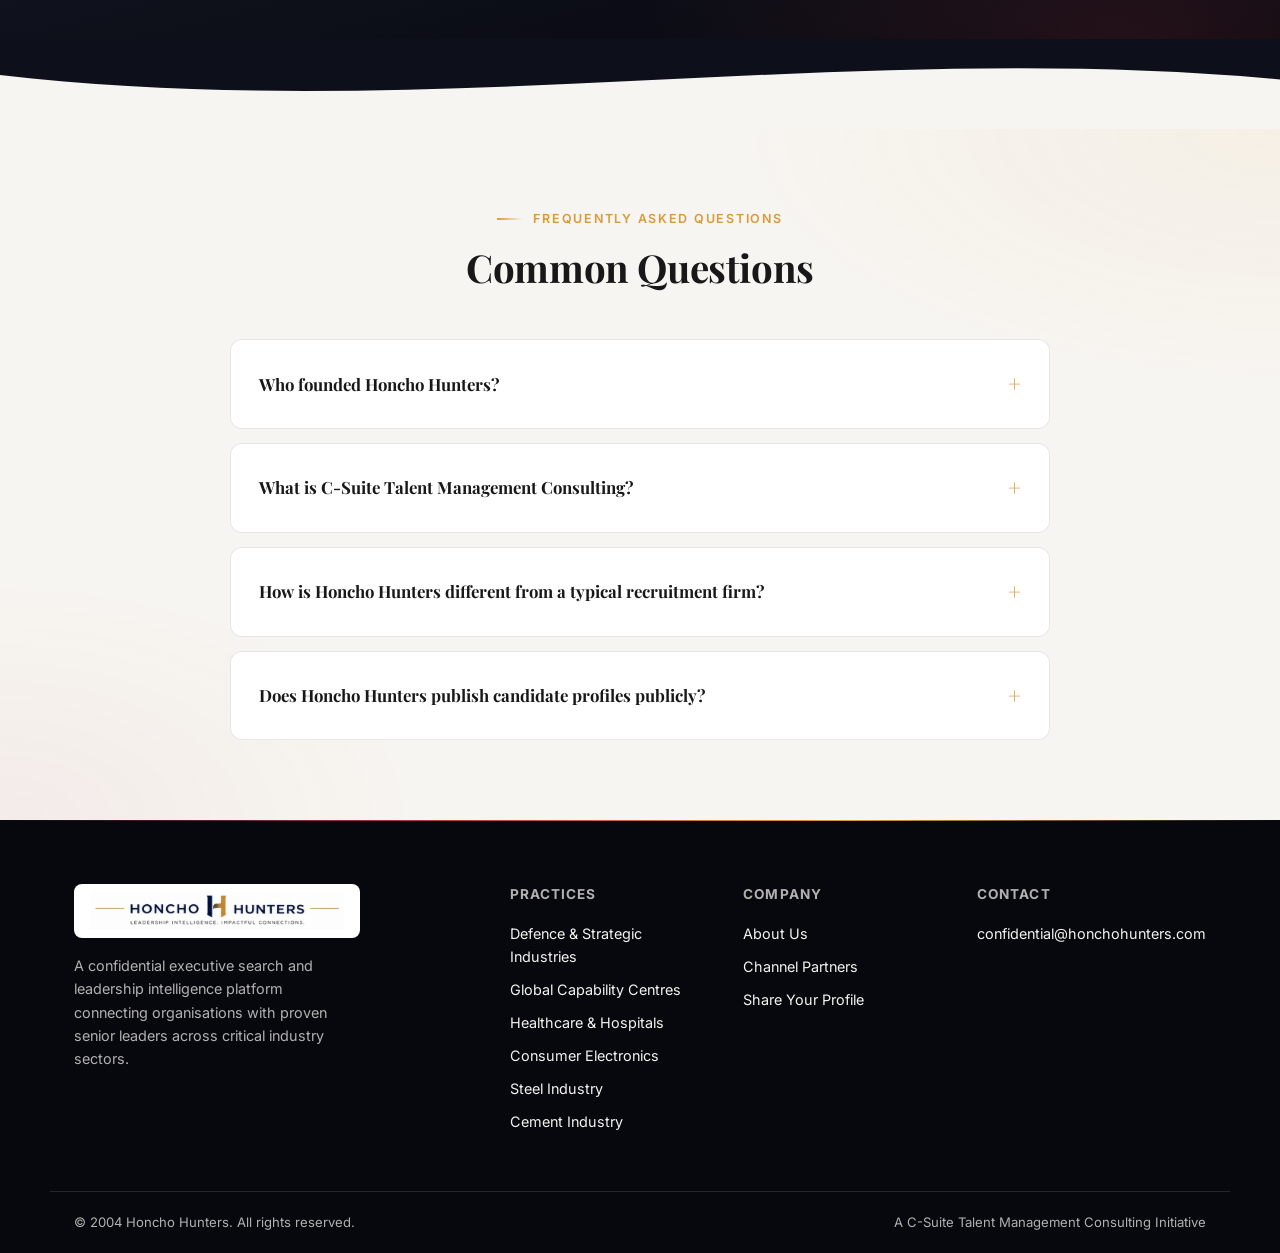
==== commit b32068e0: "Add Channel Partners recruiter-network landing page New /channel-partners/ page for recruitment prof" ====
--- a/about/index.html
+++ b/about/index.html
@@ -49,6 +49,7 @@
           </ul>
         </li>
         <li><a href="/about/" class="is-active">About</a></li>
+        <li><a href="/channel-partners/">Channel Partners</a></li>
         <li><a href="/engage/" class="nav__cta">Share Your Profile<span class="nav__cta-sub">Confidential</span></a></li>
       </ul>
       <button class="nav__hamburger" aria-label="Toggle menu" aria-expanded="false">
@@ -314,6 +315,7 @@
         <h4>Company</h4>
         <ul>
           <li><a href="/about/">About Us</a></li>
+          <li><a href="/channel-partners/">Channel Partners</a></li>
           <li><a href="/engage/">Share Your Profile</a></li>
         </ul>
       </div>
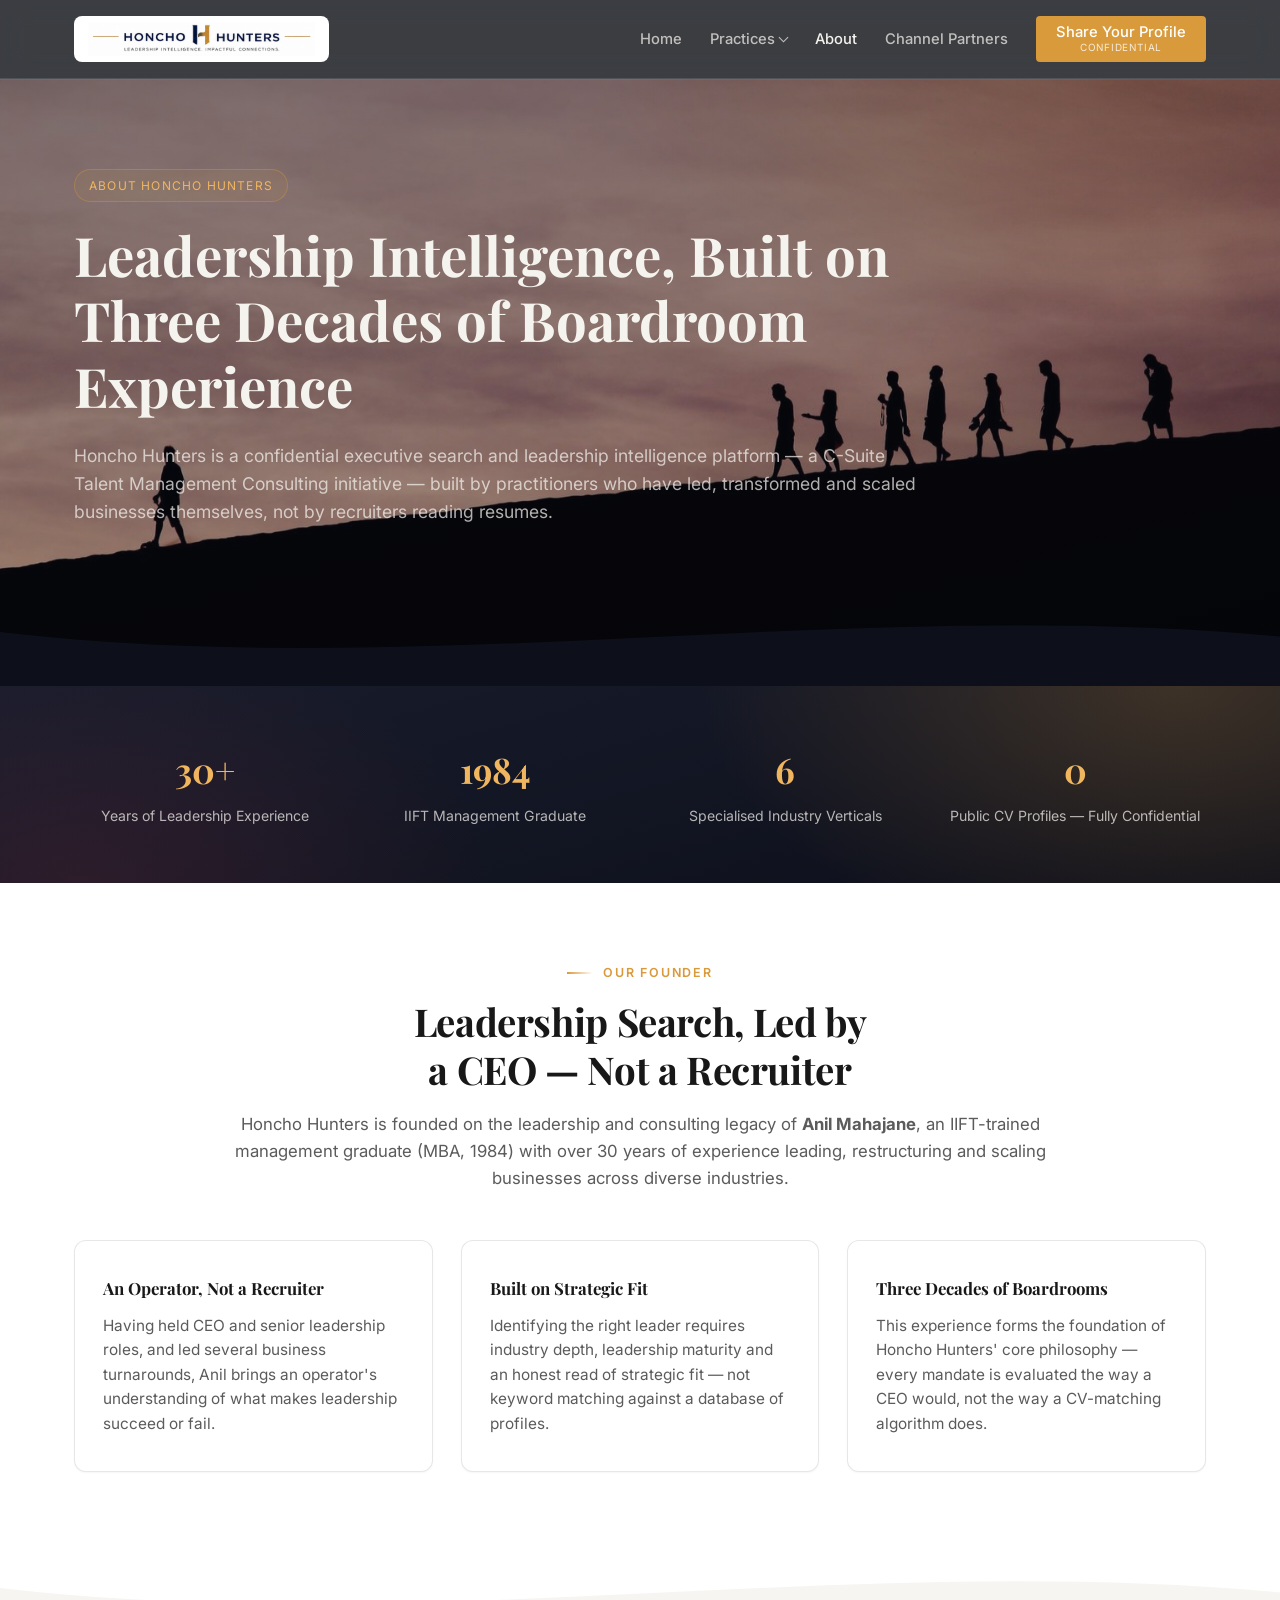
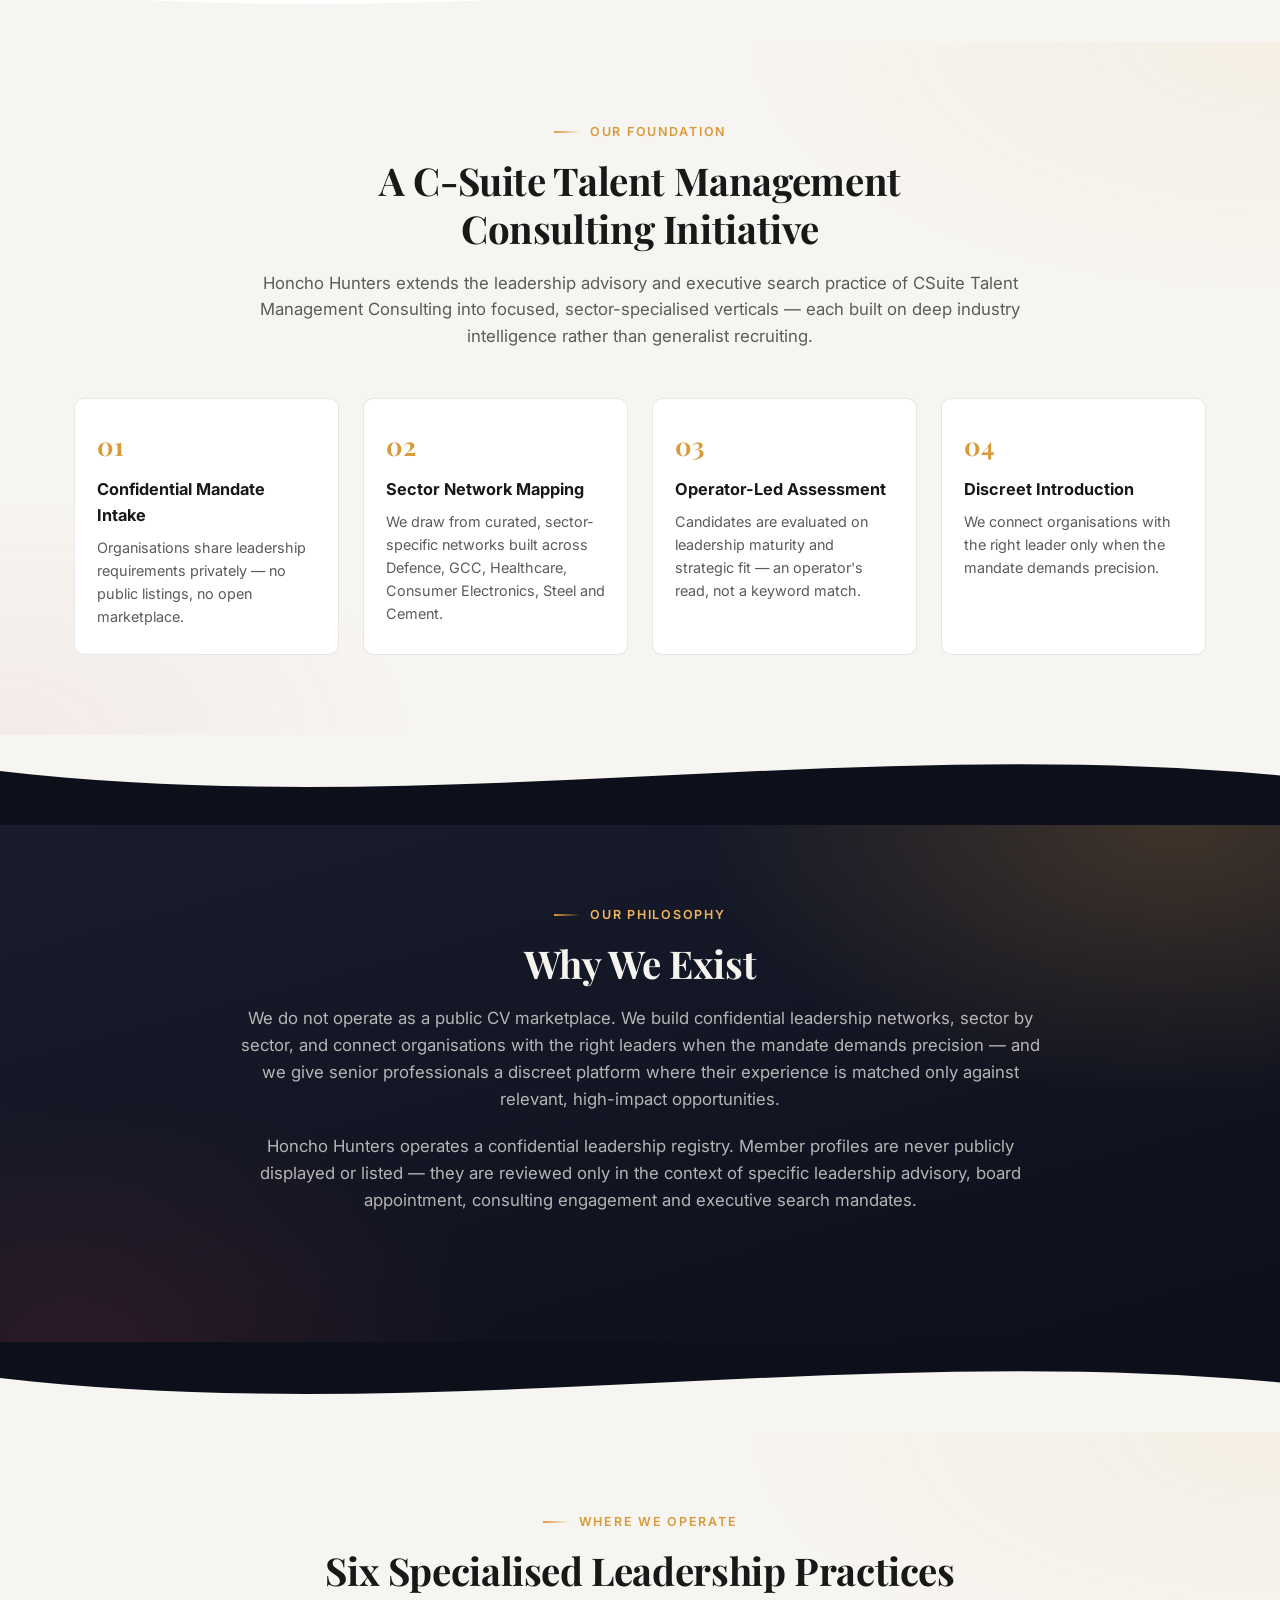
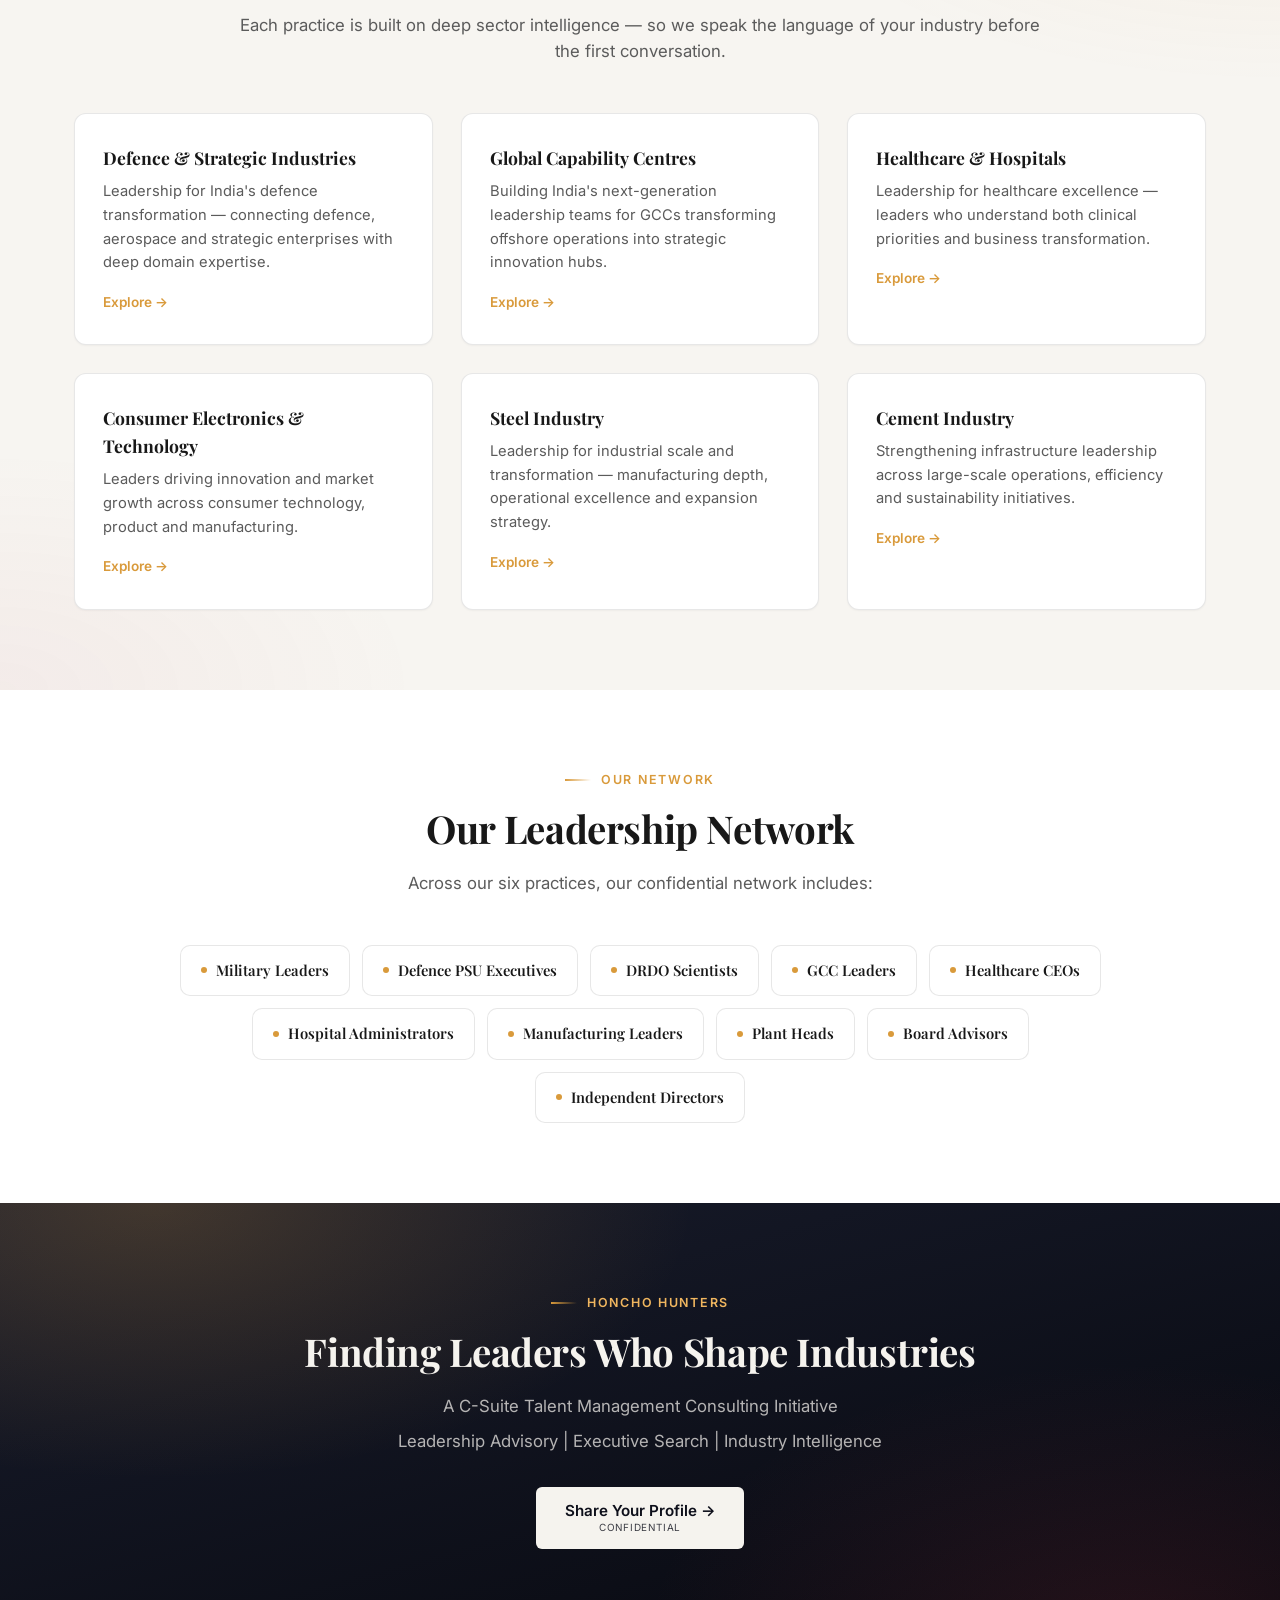
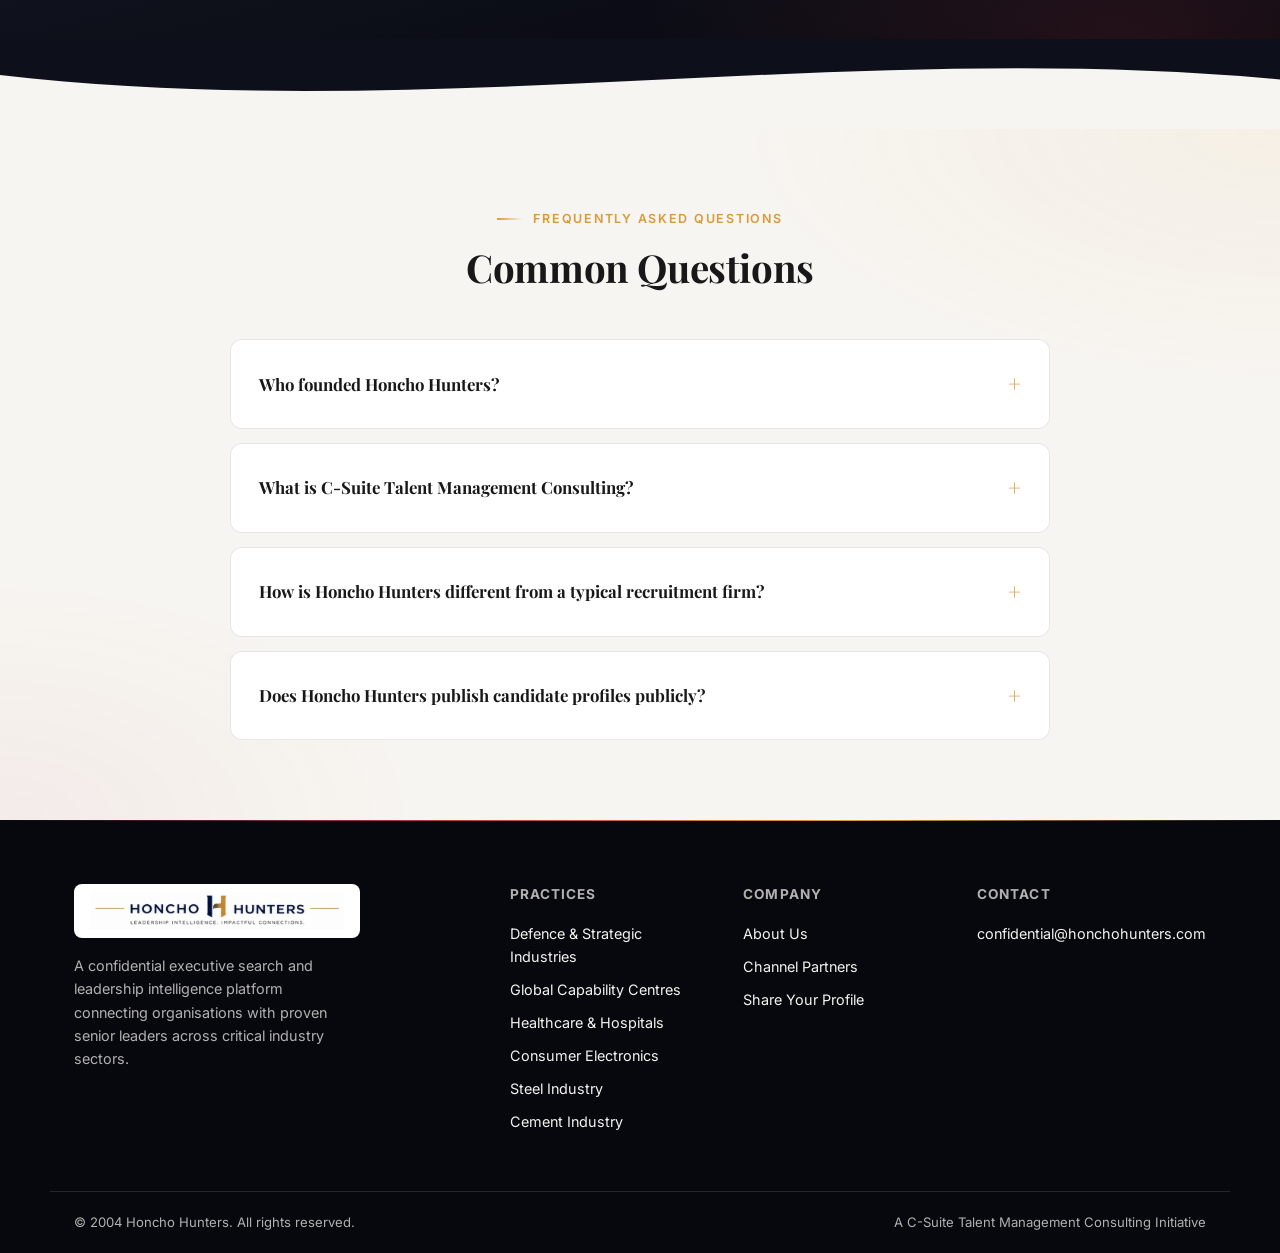
==== commit c919cee6: "Fix hero S-curve transitions and lighten consumer-electronics overlay About page: move divider insid" ====
--- a/about/index.html
+++ b/about/index.html
@@ -59,7 +59,7 @@
   </nav>
 
   <!-- HERO -->
-  <section class="hero hero--page">
+  <section class="hero hero--page hero--curve hero--light-overlay">
     <div class="hero__bg" style="background-image:url('/assets/images/leader-bg.jpg')"></div>
     <div class="container">
       <p class="page-tag">About Honcho Hunters</p>
@@ -68,9 +68,8 @@
         Honcho Hunters is a confidential executive search and leadership intelligence platform — a C-Suite Talent Management Consulting initiative — built by practitioners who have led, transformed and scaled businesses themselves, not by recruiters reading resumes.
       </p>
     </div>
-  </section>
-
-  <span class="divider divider--dark-to-dark"><svg viewBox="0 0 1440 100" preserveAspectRatio="none"><path d="M0,40 C480,95 960,0 1440,45 L1440,100 L0,100 Z"></path></svg></span>
+    <span class="divider divider--page-curve"><svg viewBox="0 0 1440 100" preserveAspectRatio="none"><path style="fill:var(--bg-dark)" d="M0,40 C480,95 960,0 1440,45 L1440,100 L0,100 Z"></path></svg></span>
+  </section>
 
   <!-- STATS -->
   <section class="section section--dark color_dark" style="padding-top:56px;padding-bottom:56px;">
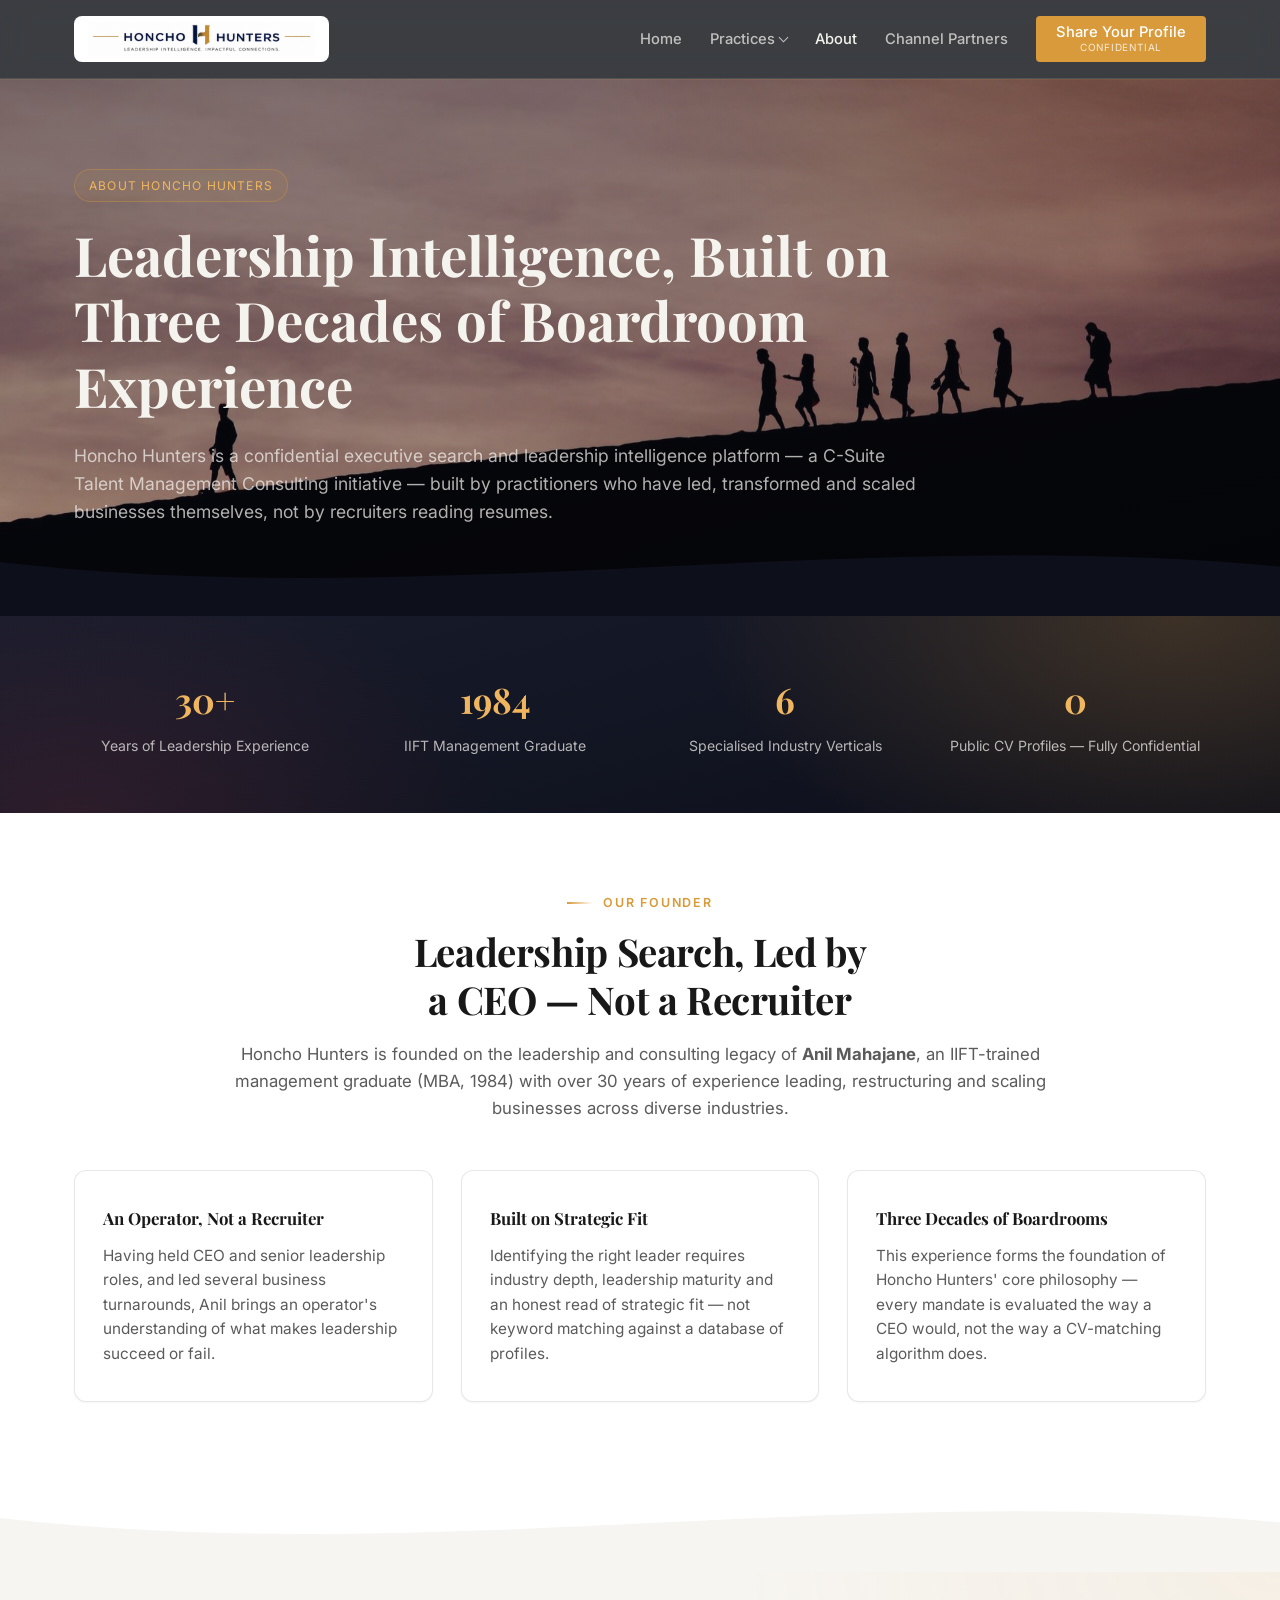
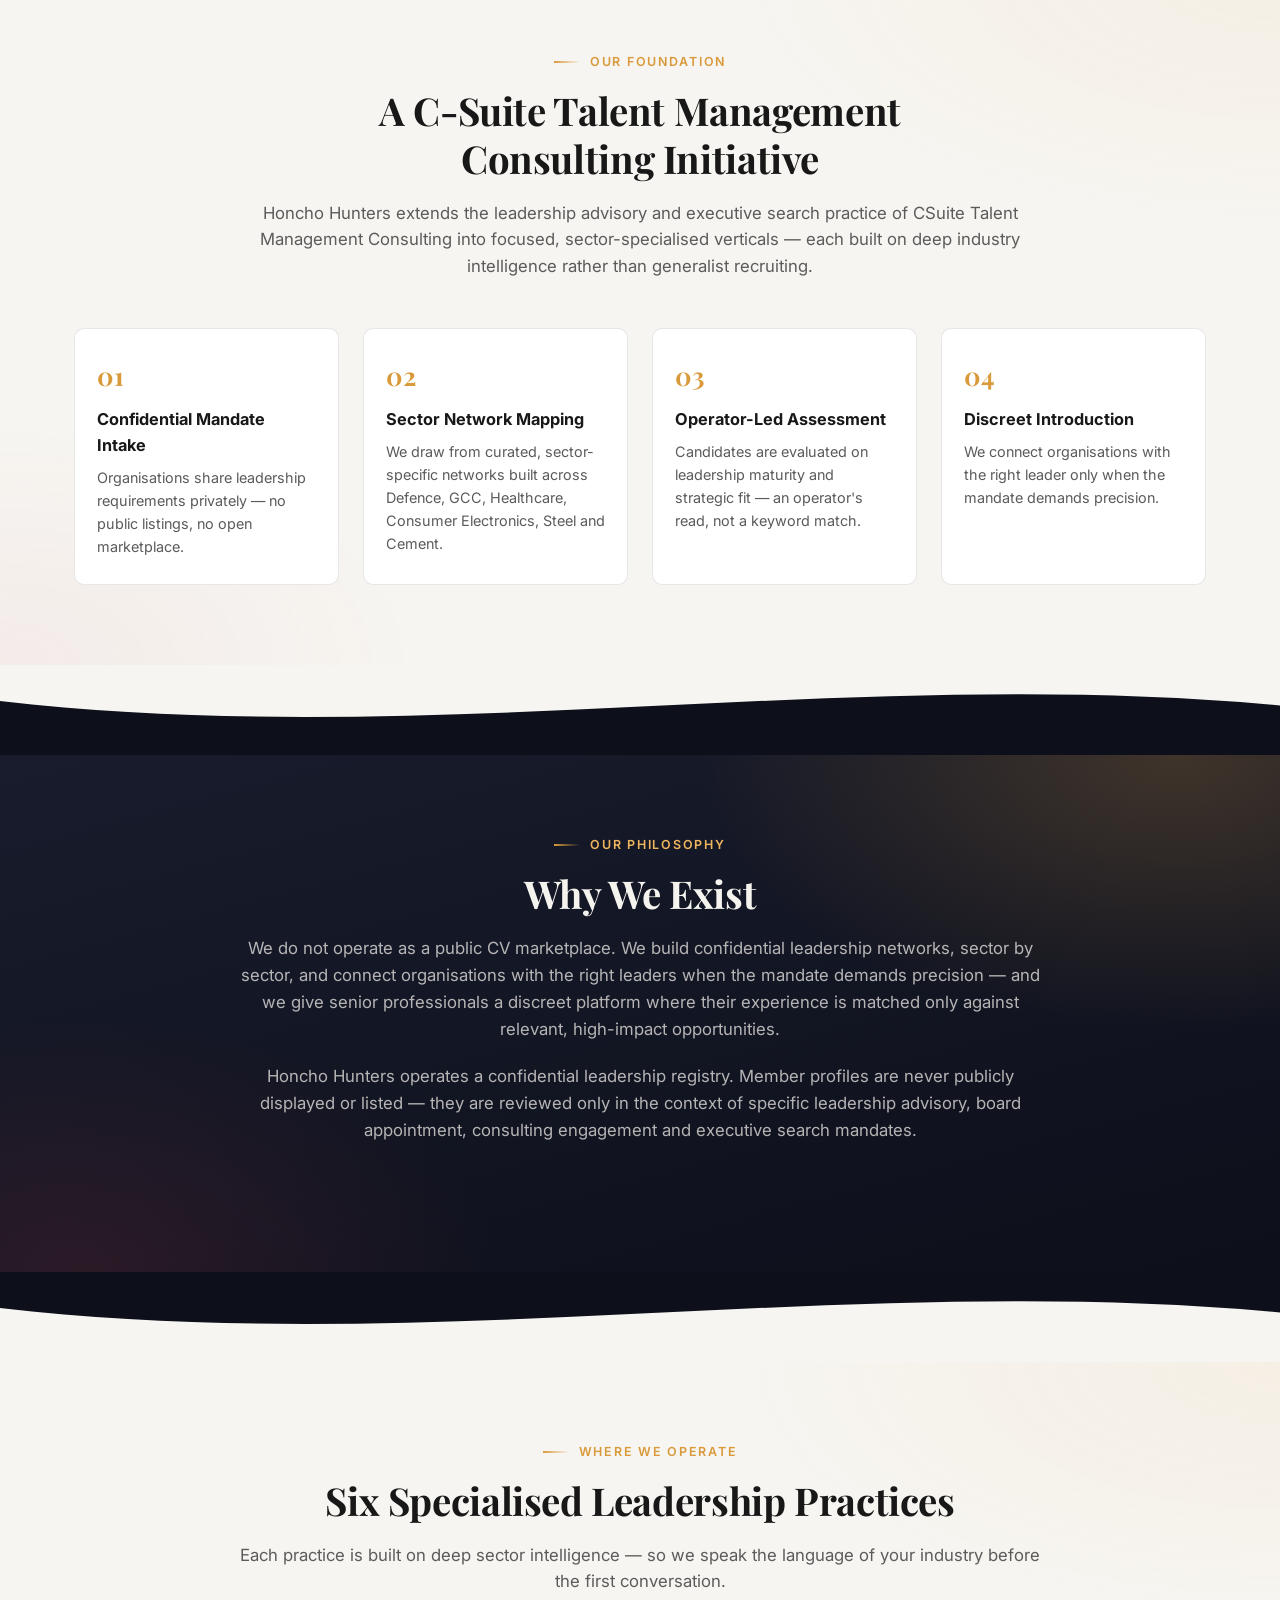
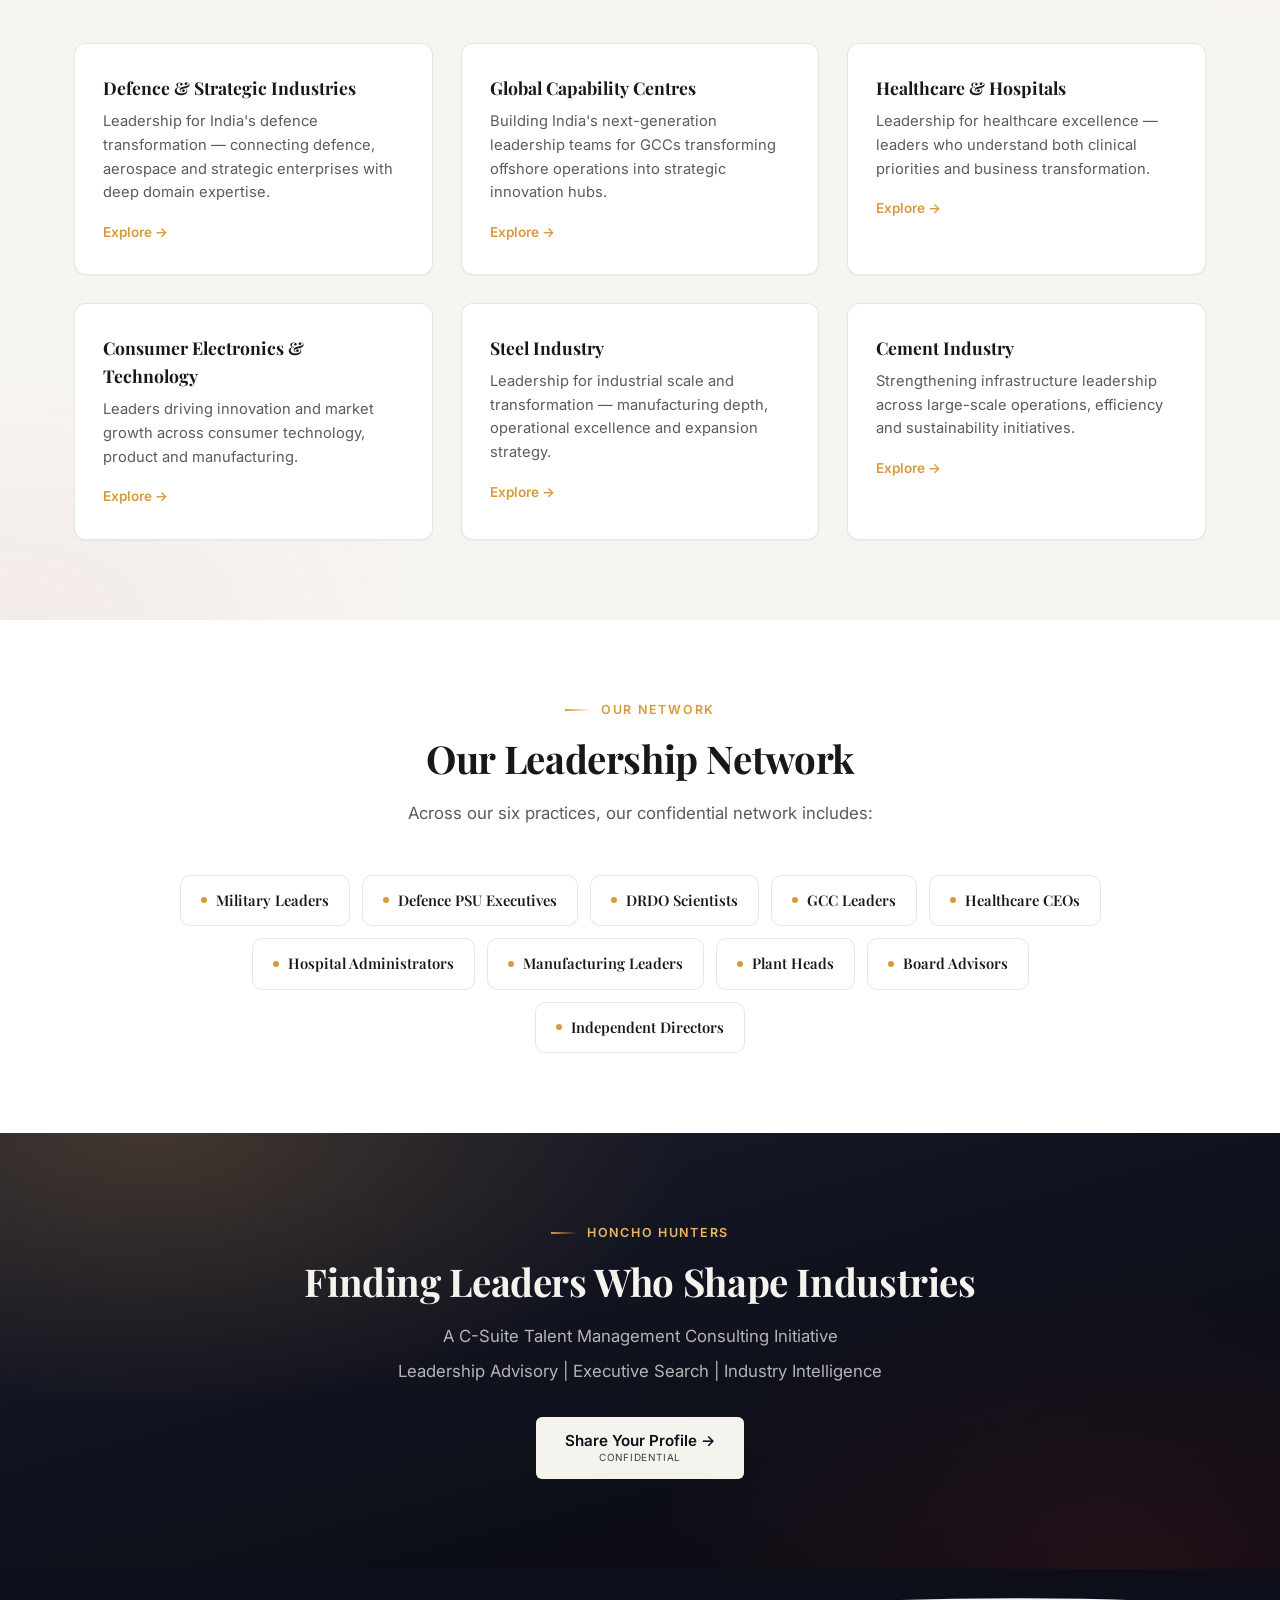
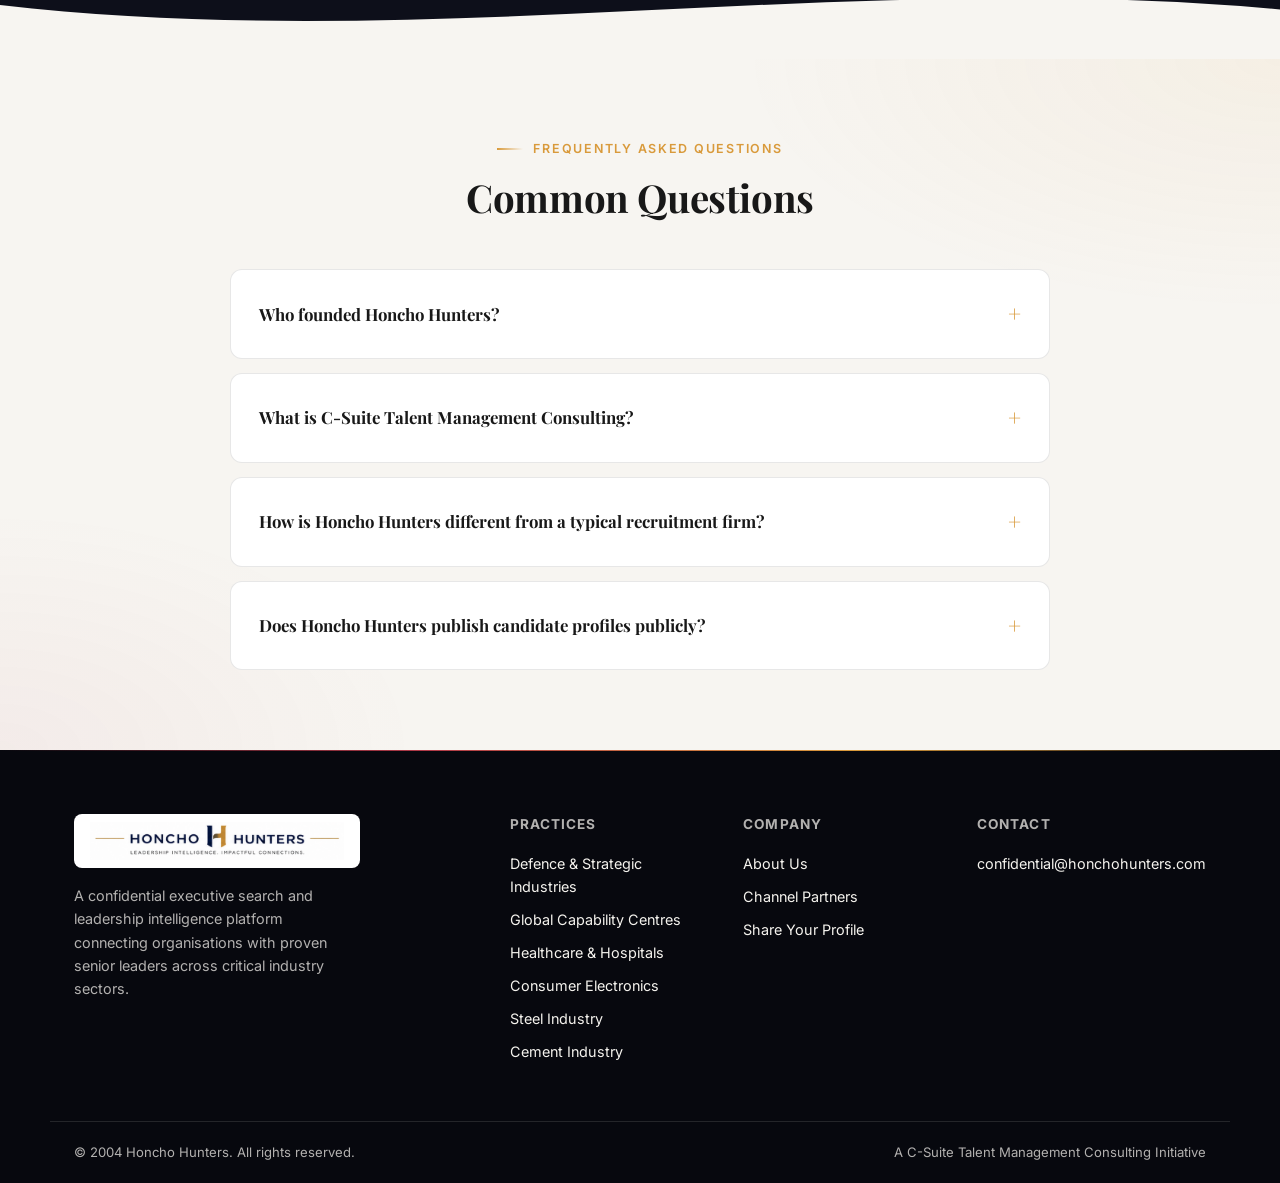
==== commit 2d60dbba: "Fix hero S-curve dead zone on about and channel-partners pages Reduce padding-bottom to 90px (exact " ====
--- a/about/index.html
+++ b/about/index.html
@@ -59,7 +59,7 @@
   </nav>
 
   <!-- HERO -->
-  <section class="hero hero--page hero--curve hero--light-overlay">
+  <section class="hero hero--page hero--curve hero--light-overlay" style="padding-bottom:90px;">
     <div class="hero__bg" style="background-image:url('/assets/images/leader-bg.jpg')"></div>
     <div class="container">
       <p class="page-tag">About Honcho Hunters</p>
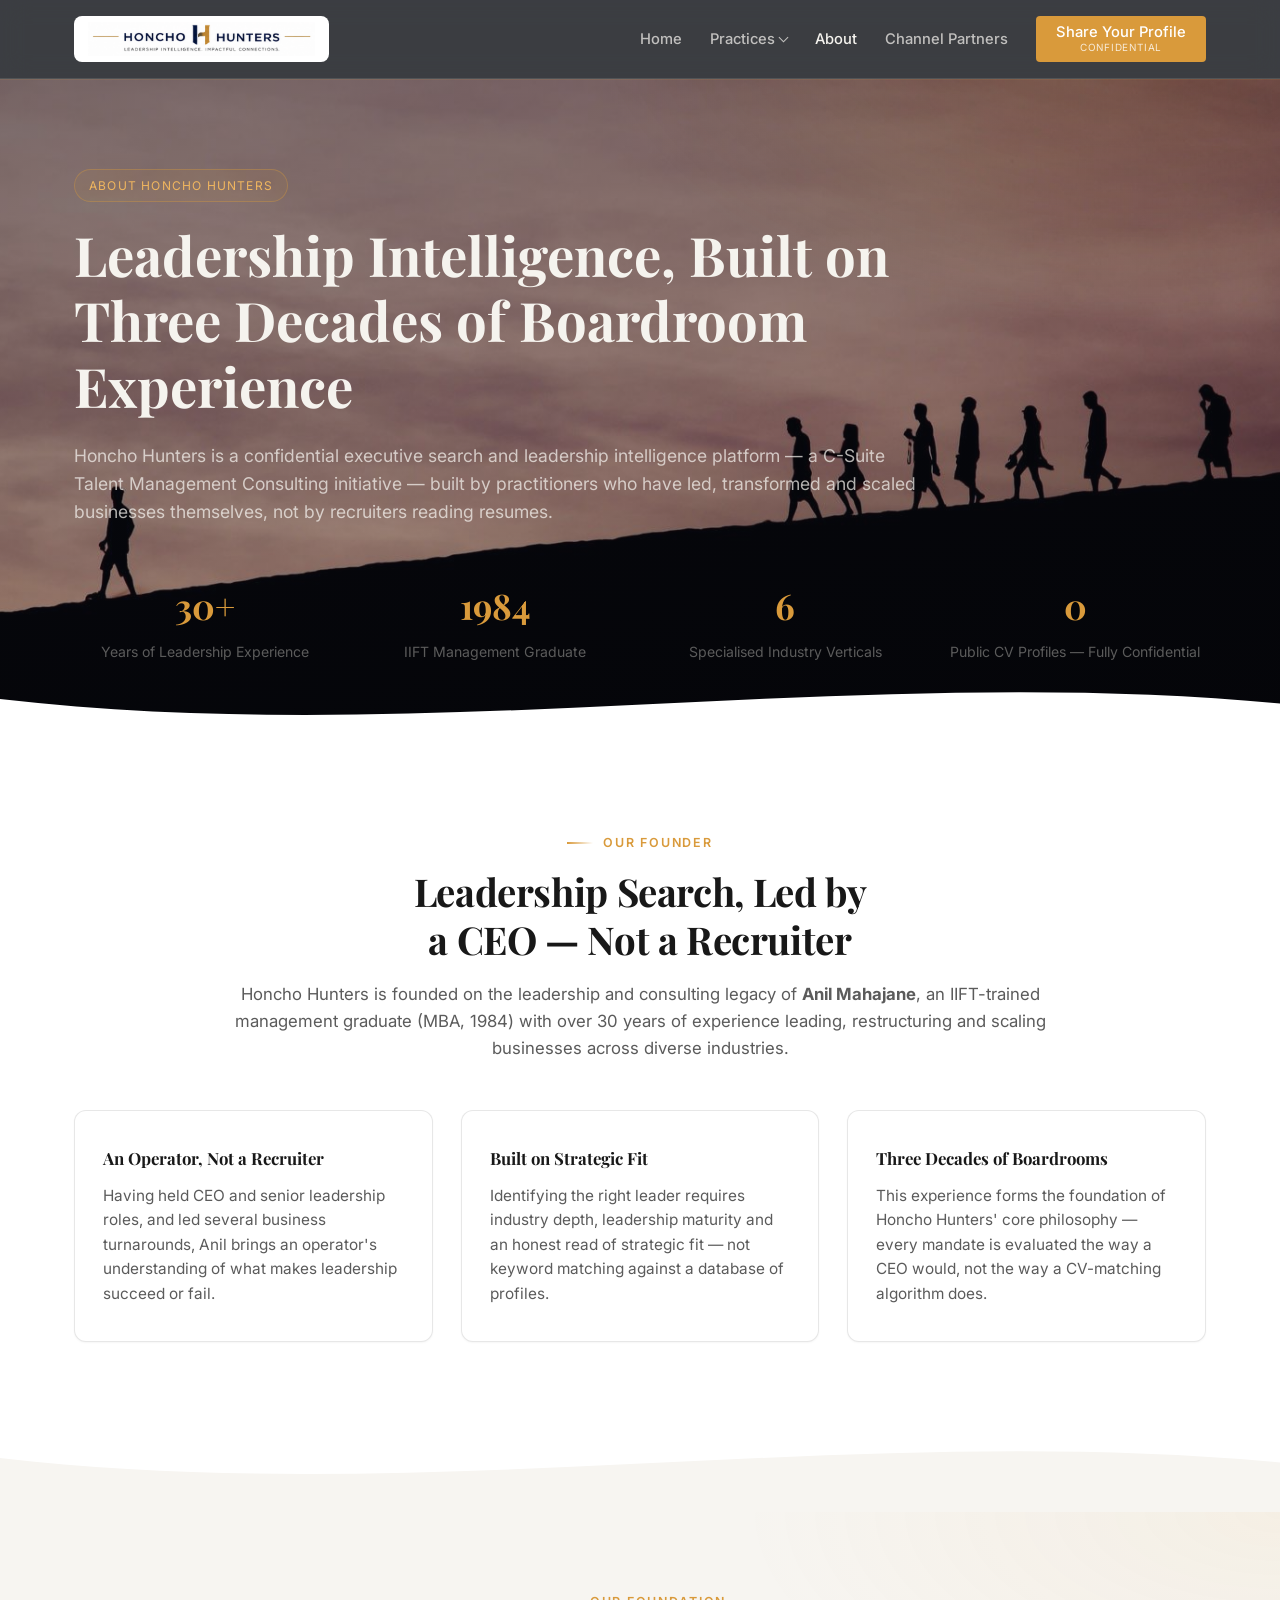
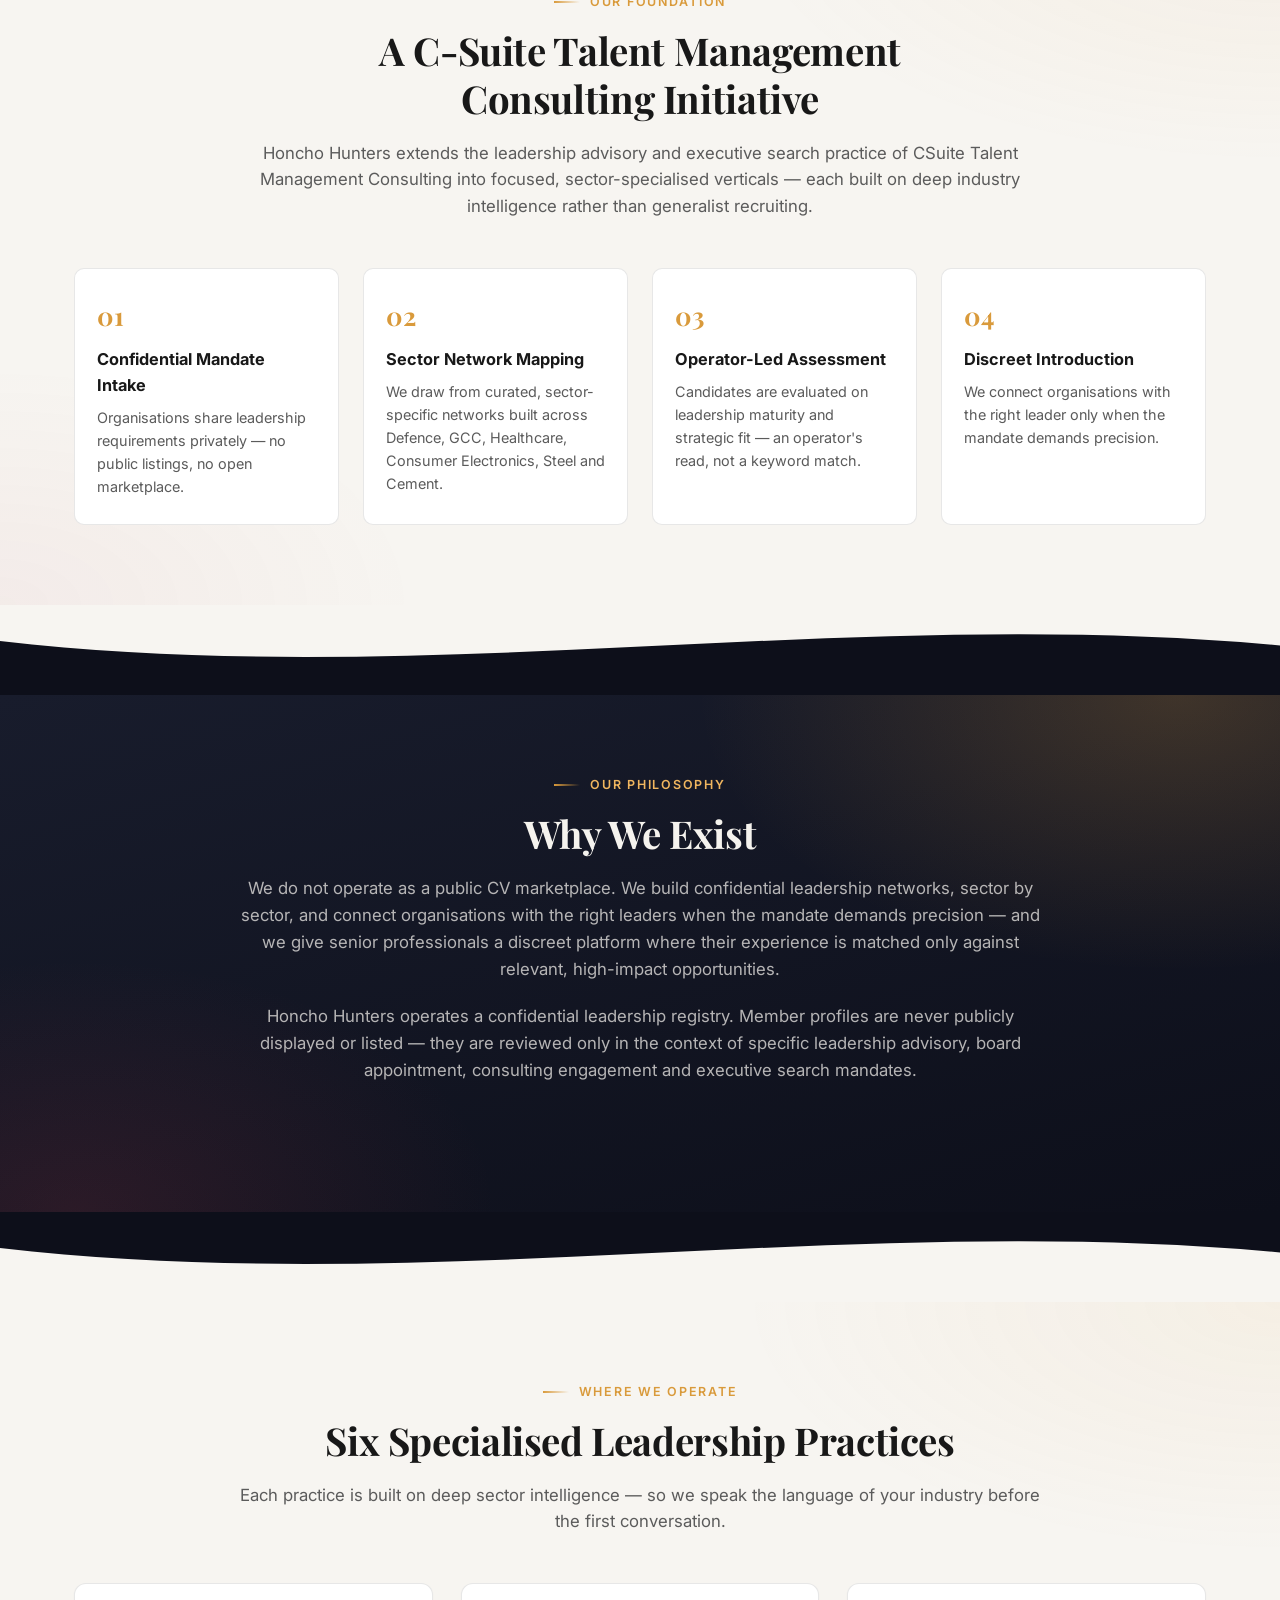
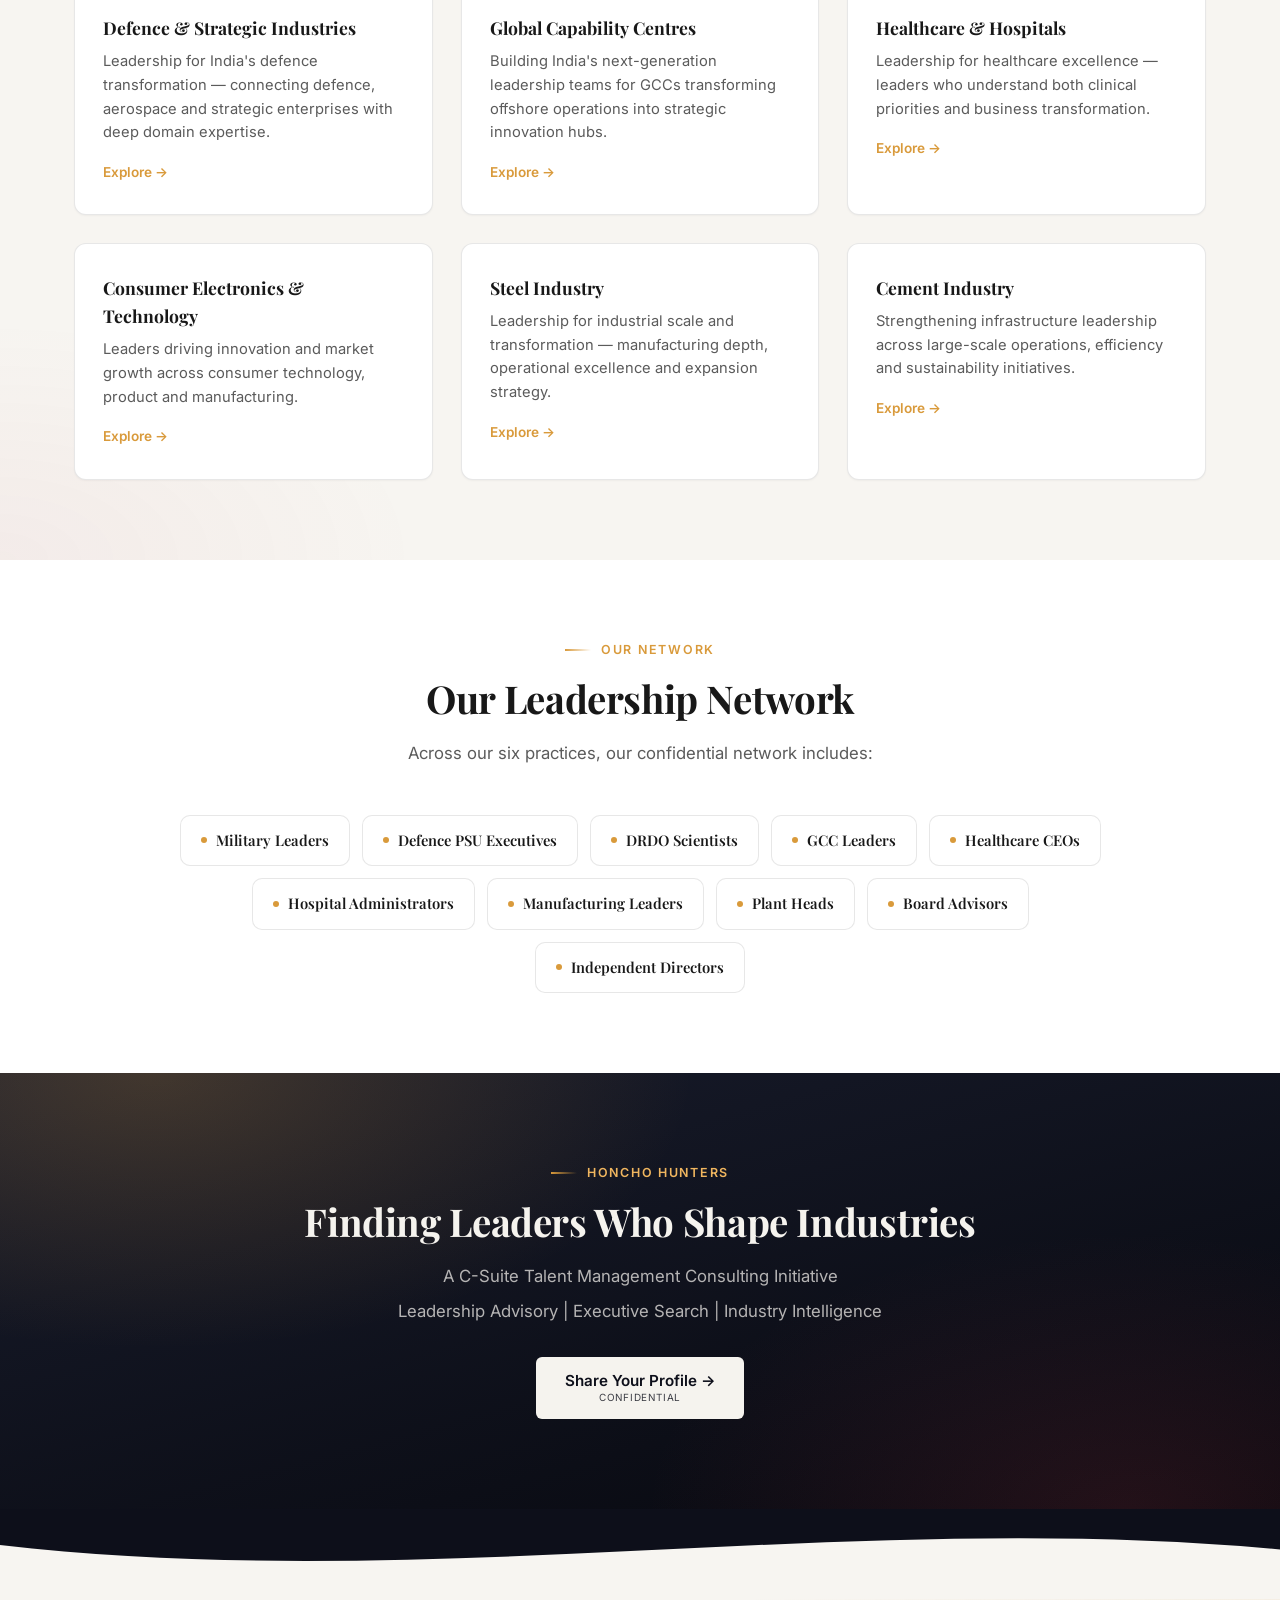
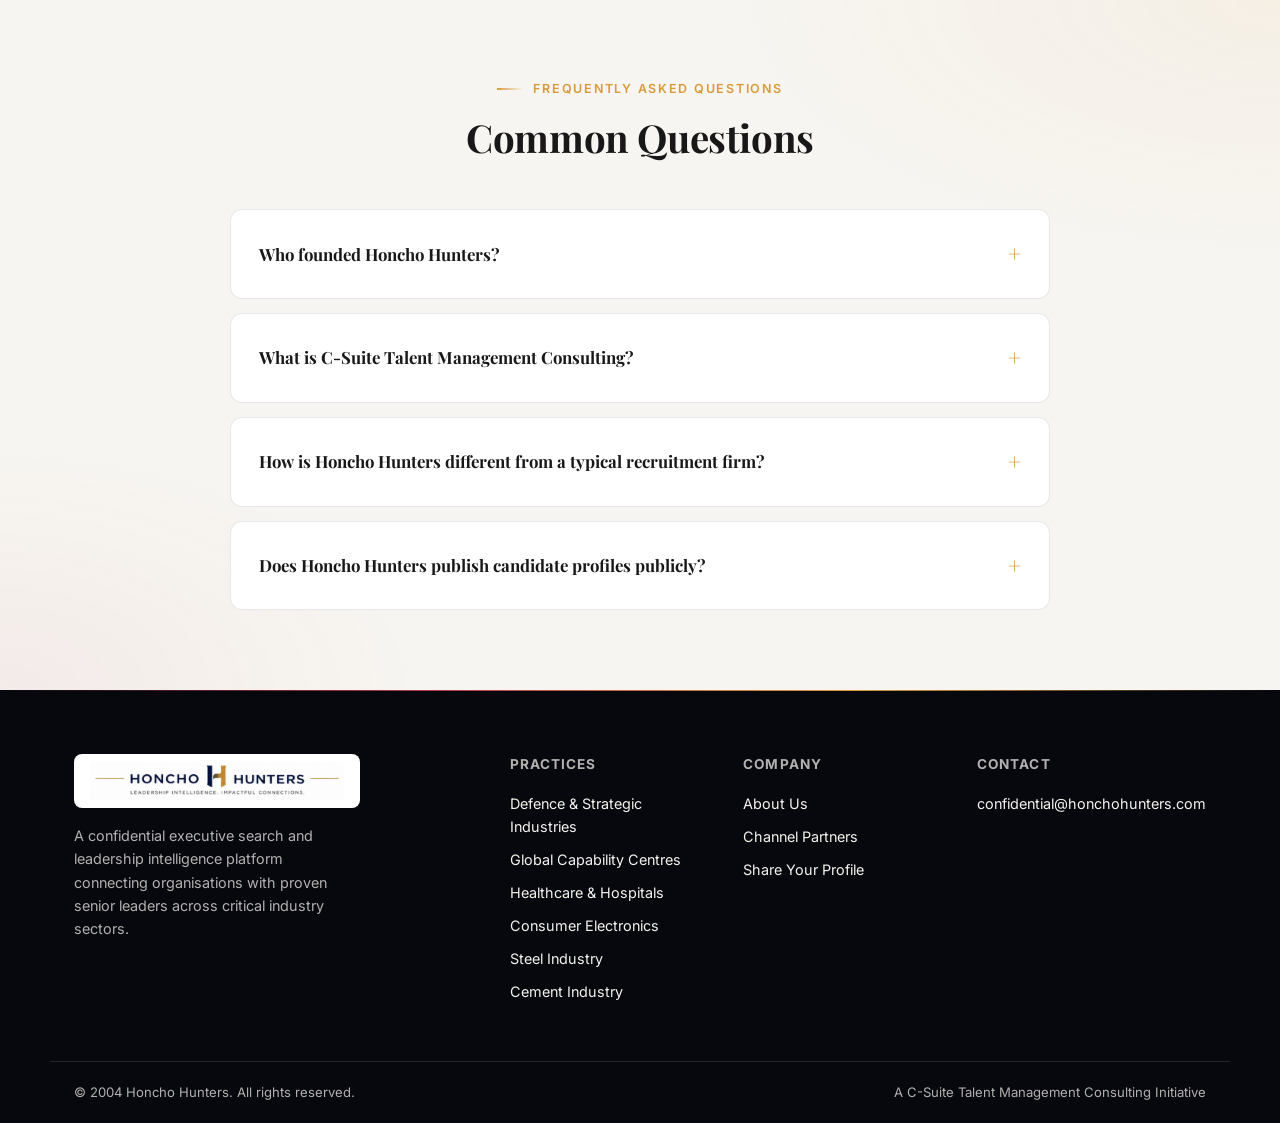
==== commit bf8ef5f6: "Merge stats into about page hero to eliminate dark band in S-curve transition" ====
--- a/about/index.html
+++ b/about/index.html
@@ -58,7 +58,7 @@
     </div>
   </nav>
 
-  <!-- HERO -->
+  <!-- HERO + STATS (merged so image flows through S-curve into card section) -->
   <section class="hero hero--page hero--curve hero--light-overlay" style="padding-bottom:90px;">
     <div class="hero__bg" style="background-image:url('/assets/images/leader-bg.jpg')"></div>
     <div class="container">
@@ -68,13 +68,8 @@
         Honcho Hunters is a confidential executive search and leadership intelligence platform — a C-Suite Talent Management Consulting initiative — built by practitioners who have led, transformed and scaled businesses themselves, not by recruiters reading resumes.
       </p>
     </div>
-    <span class="divider divider--page-curve"><svg viewBox="0 0 1440 100" preserveAspectRatio="none"><path style="fill:var(--bg-dark)" d="M0,40 C480,95 960,0 1440,45 L1440,100 L0,100 Z"></path></svg></span>
-  </section>
-
-  <!-- STATS -->
-  <section class="section section--dark color_dark" style="padding-top:56px;padding-bottom:56px;">
-    <div class="container">
-      <div class="stats">
+    <div class="container" style="padding-top:52px;">
+      <div class="stats color_dark">
         <div>
           <p class="stat__number">30+</p>
           <p class="stat__label">Years of Leadership Experience</p>
@@ -93,6 +88,7 @@
         </div>
       </div>
     </div>
+    <span class="divider divider--page-curve"><svg viewBox="0 0 1440 100" preserveAspectRatio="none"><path style="fill:var(--bg-card)" d="M0,40 C480,95 960,0 1440,45 L1440,100 L0,100 Z"></path></svg></span>
   </section>
 
   <!-- FOUNDER -->
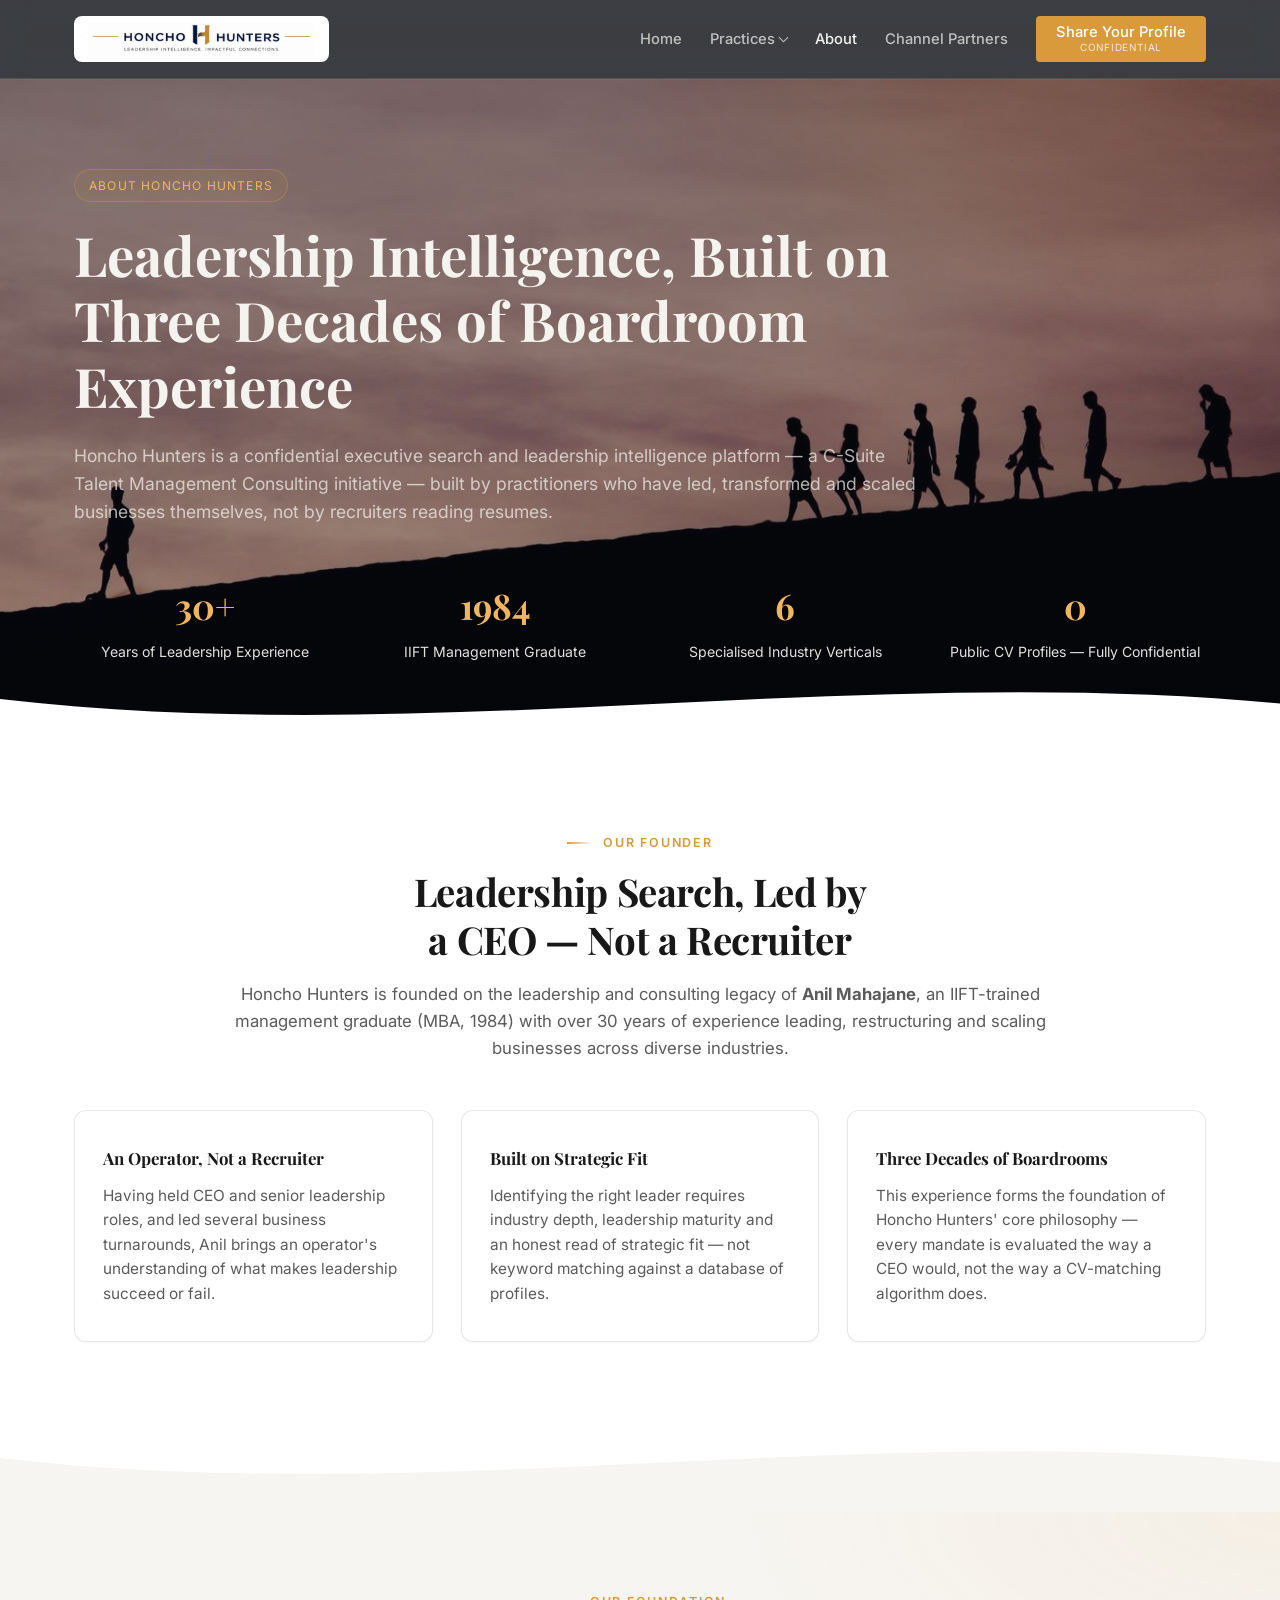
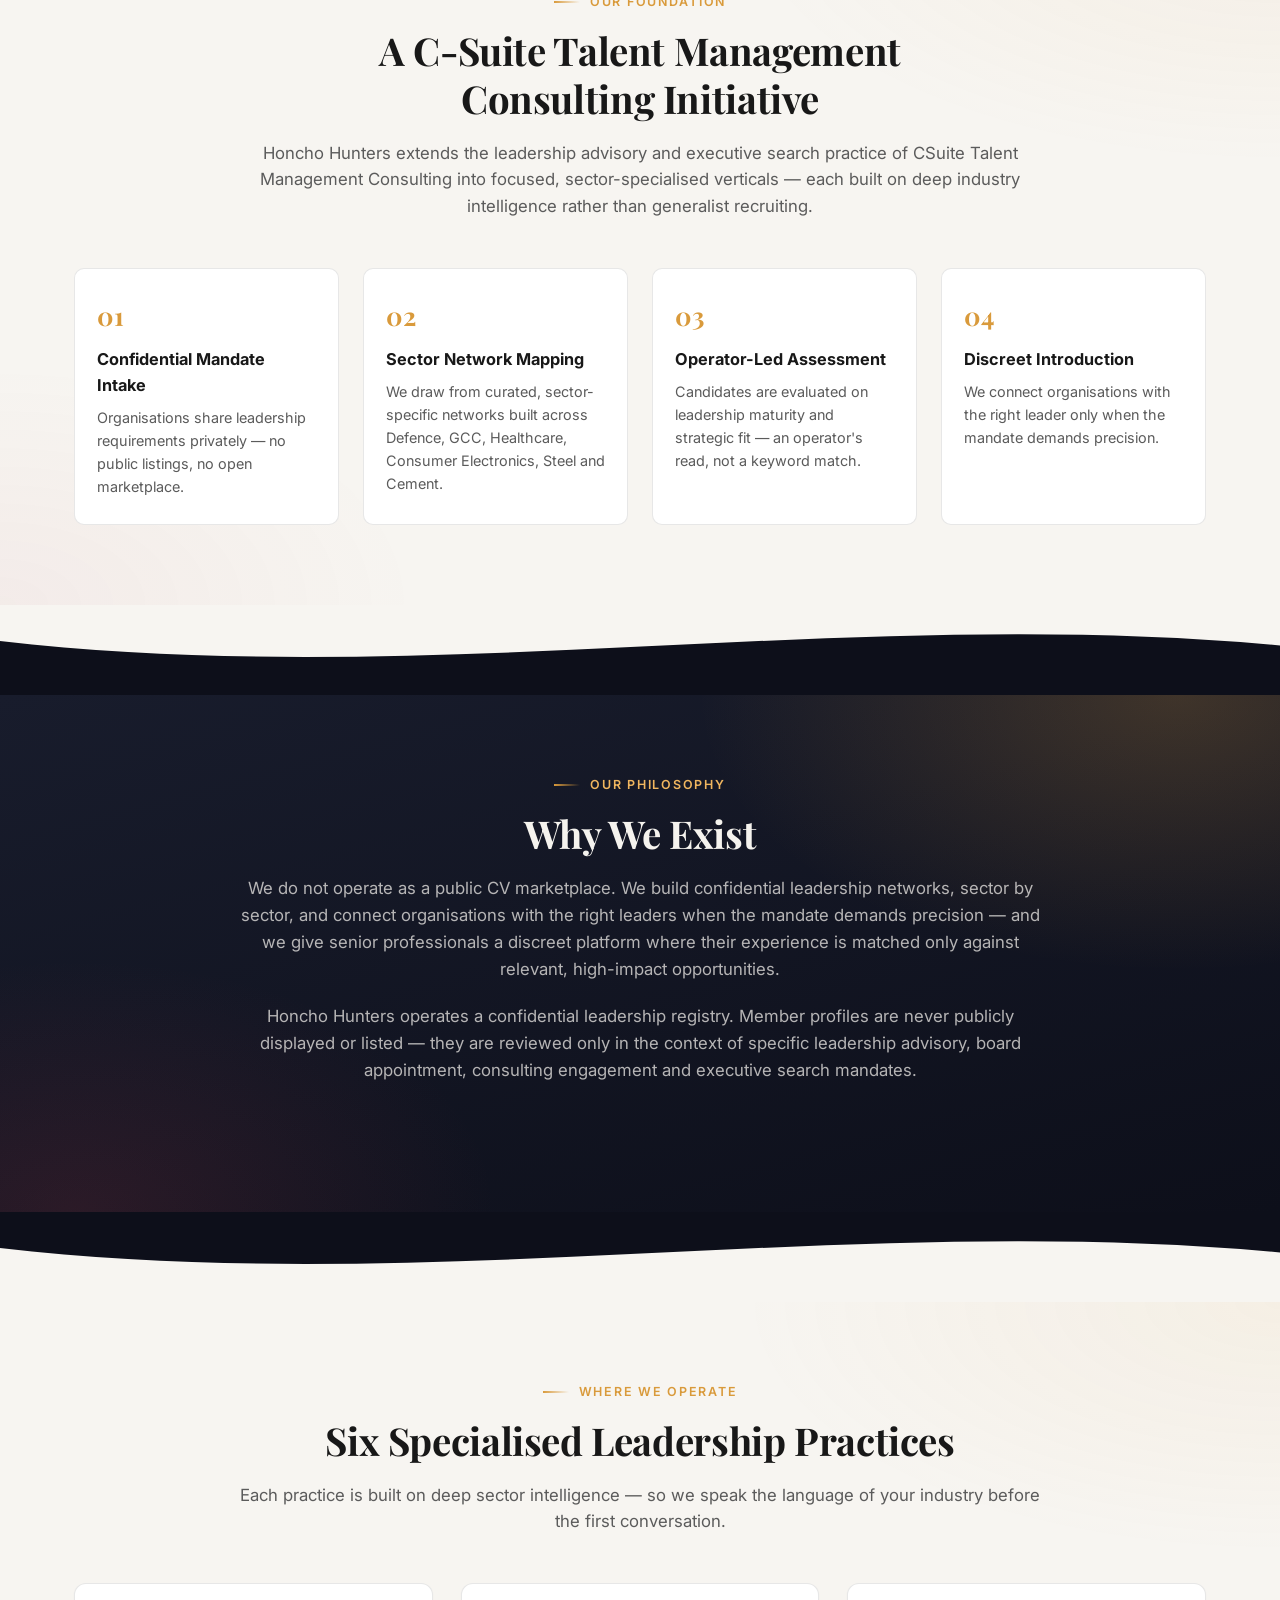
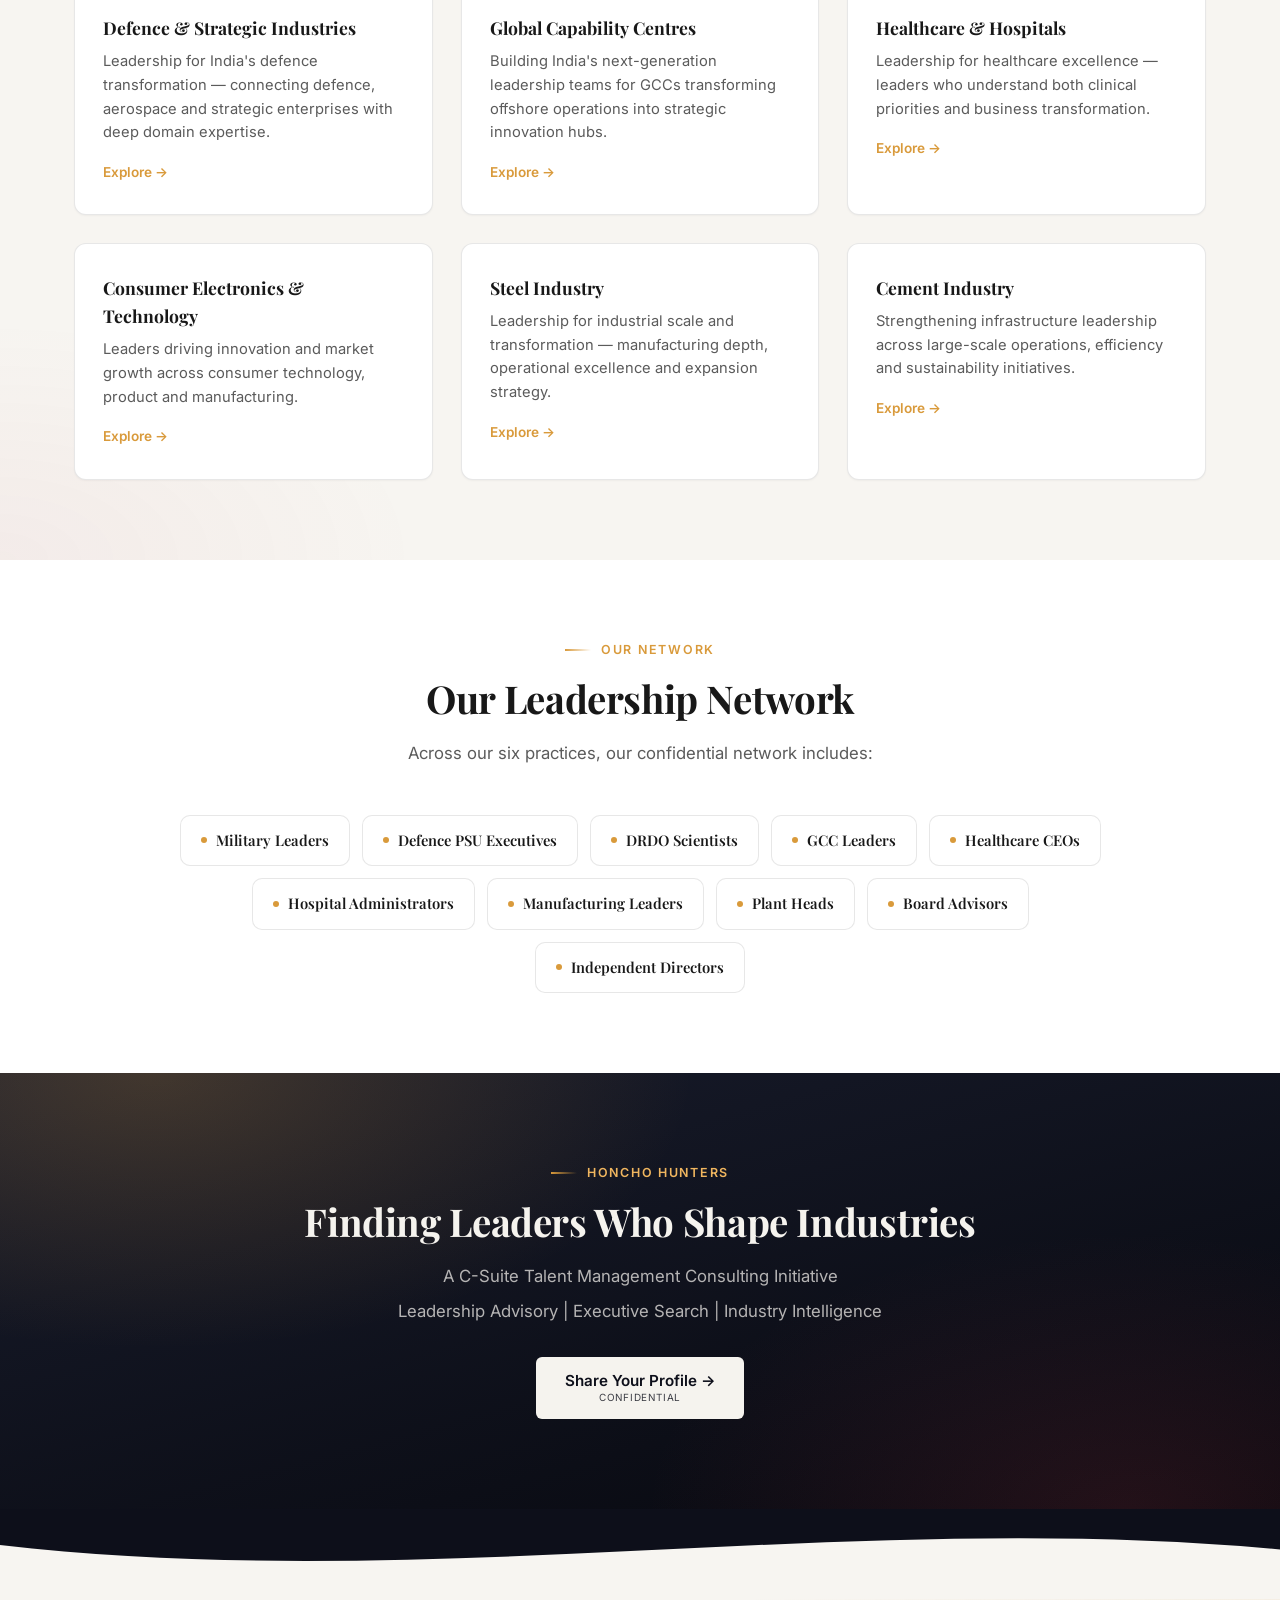
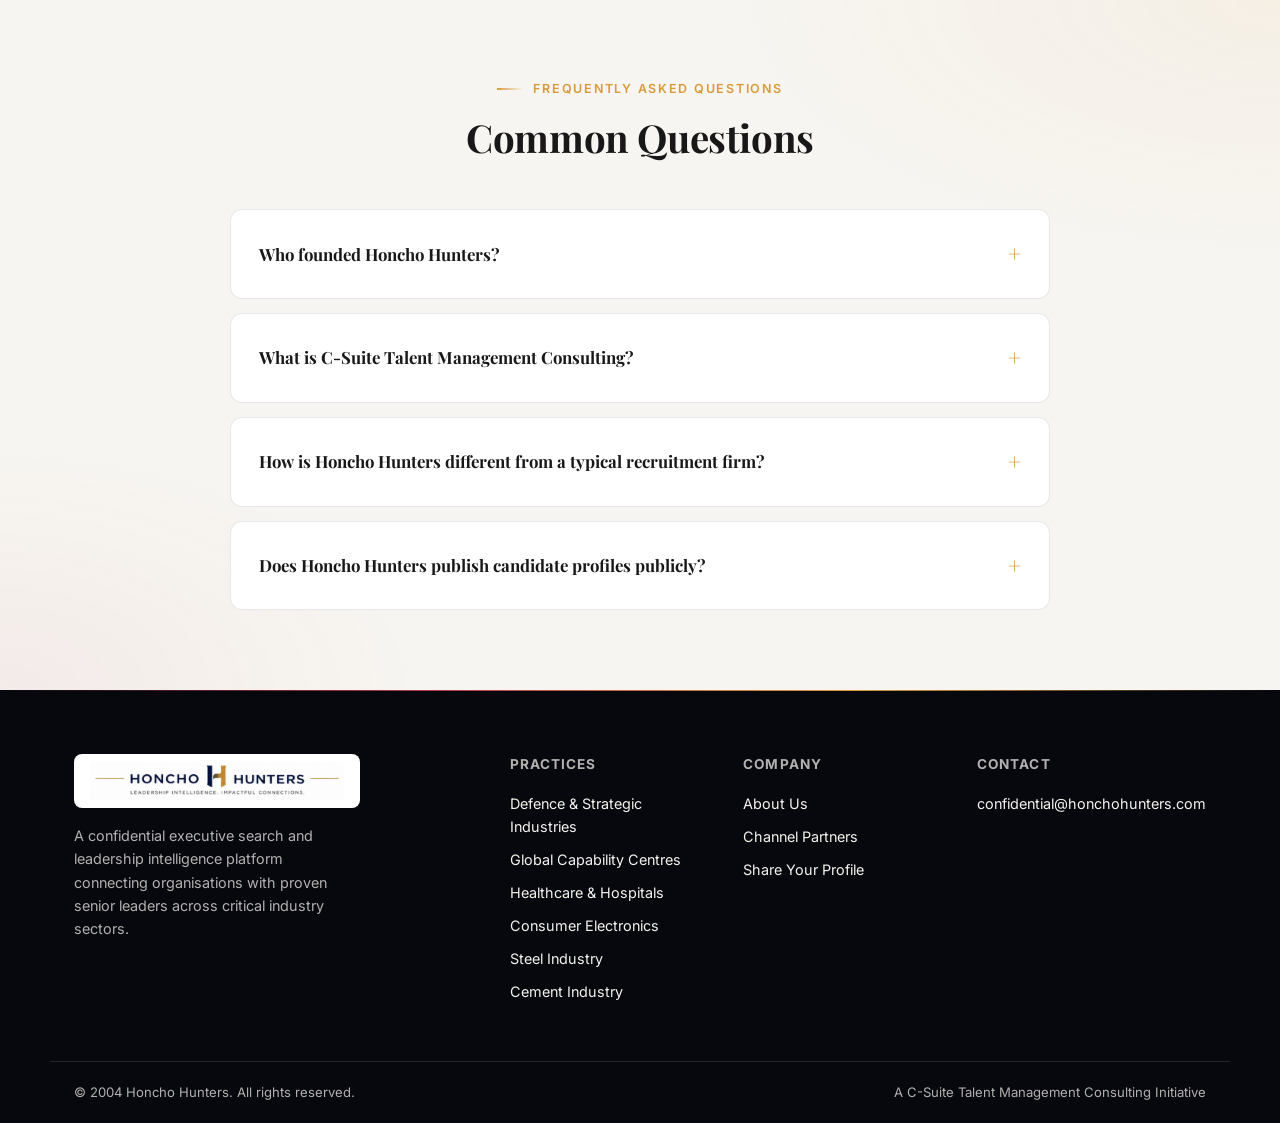
==== commit 9431d4c0: "Merge stats into CP hero & brighten stats on both pages - Channel Partners: moved stats div inside h" ====
--- a/about/index.html
+++ b/about/index.html
@@ -71,20 +71,20 @@
     <div class="container" style="padding-top:52px;">
       <div class="stats color_dark">
         <div>
-          <p class="stat__number">30+</p>
-          <p class="stat__label">Years of Leadership Experience</p>
+          <p class="stat__number" style="color:var(--accent-light);">30+</p>
+          <p class="stat__label" style="color:rgba(245,243,238,0.92);">Years of Leadership Experience</p>
         </div>
         <div>
-          <p class="stat__number">1984</p>
-          <p class="stat__label">IIFT Management Graduate</p>
+          <p class="stat__number" style="color:var(--accent-light);">1984</p>
+          <p class="stat__label" style="color:rgba(245,243,238,0.92);">IIFT Management Graduate</p>
         </div>
         <div>
-          <p class="stat__number">6</p>
-          <p class="stat__label">Specialised Industry Verticals</p>
+          <p class="stat__number" style="color:var(--accent-light);">6</p>
+          <p class="stat__label" style="color:rgba(245,243,238,0.92);">Specialised Industry Verticals</p>
         </div>
         <div>
-          <p class="stat__number">0</p>
-          <p class="stat__label">Public CV Profiles — Fully Confidential</p>
+          <p class="stat__number" style="color:var(--accent-light);">0</p>
+          <p class="stat__label" style="color:rgba(245,243,238,0.92);">Public CV Profiles — Fully Confidential</p>
         </div>
       </div>
     </div>
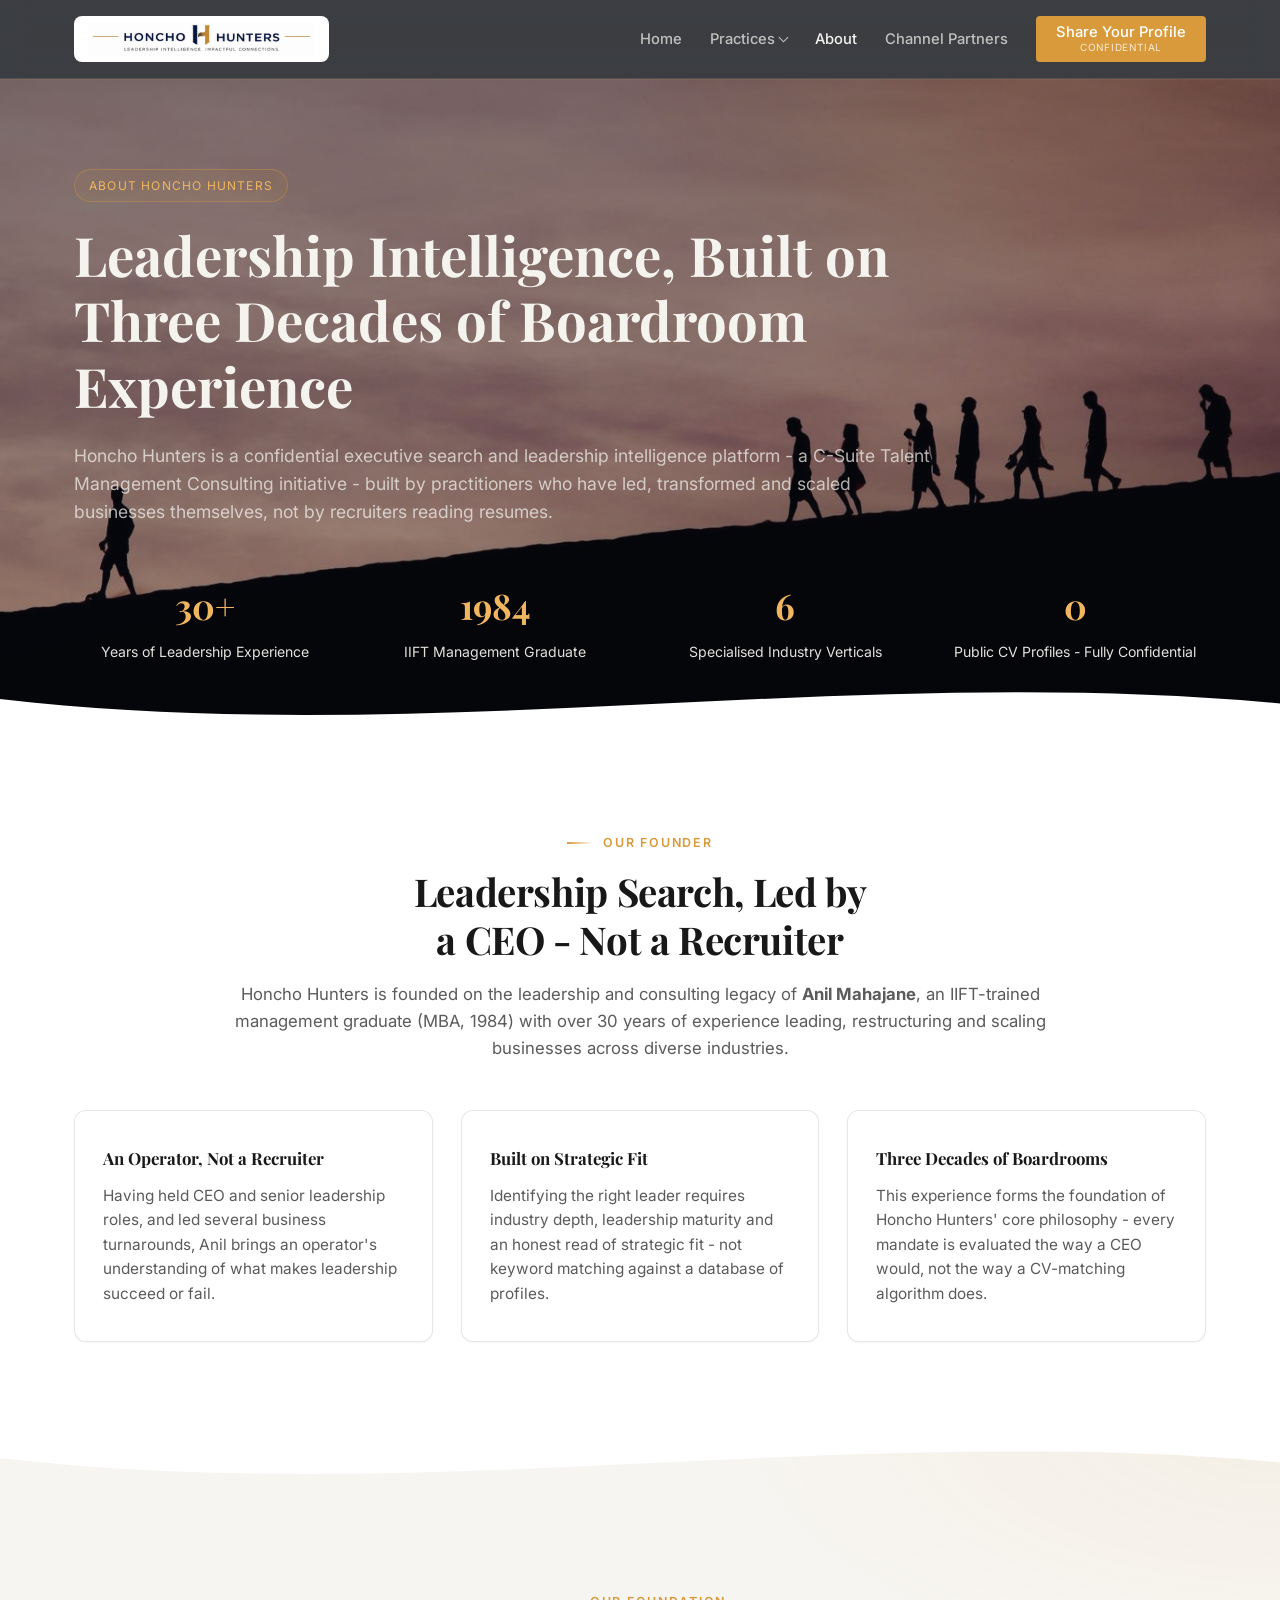
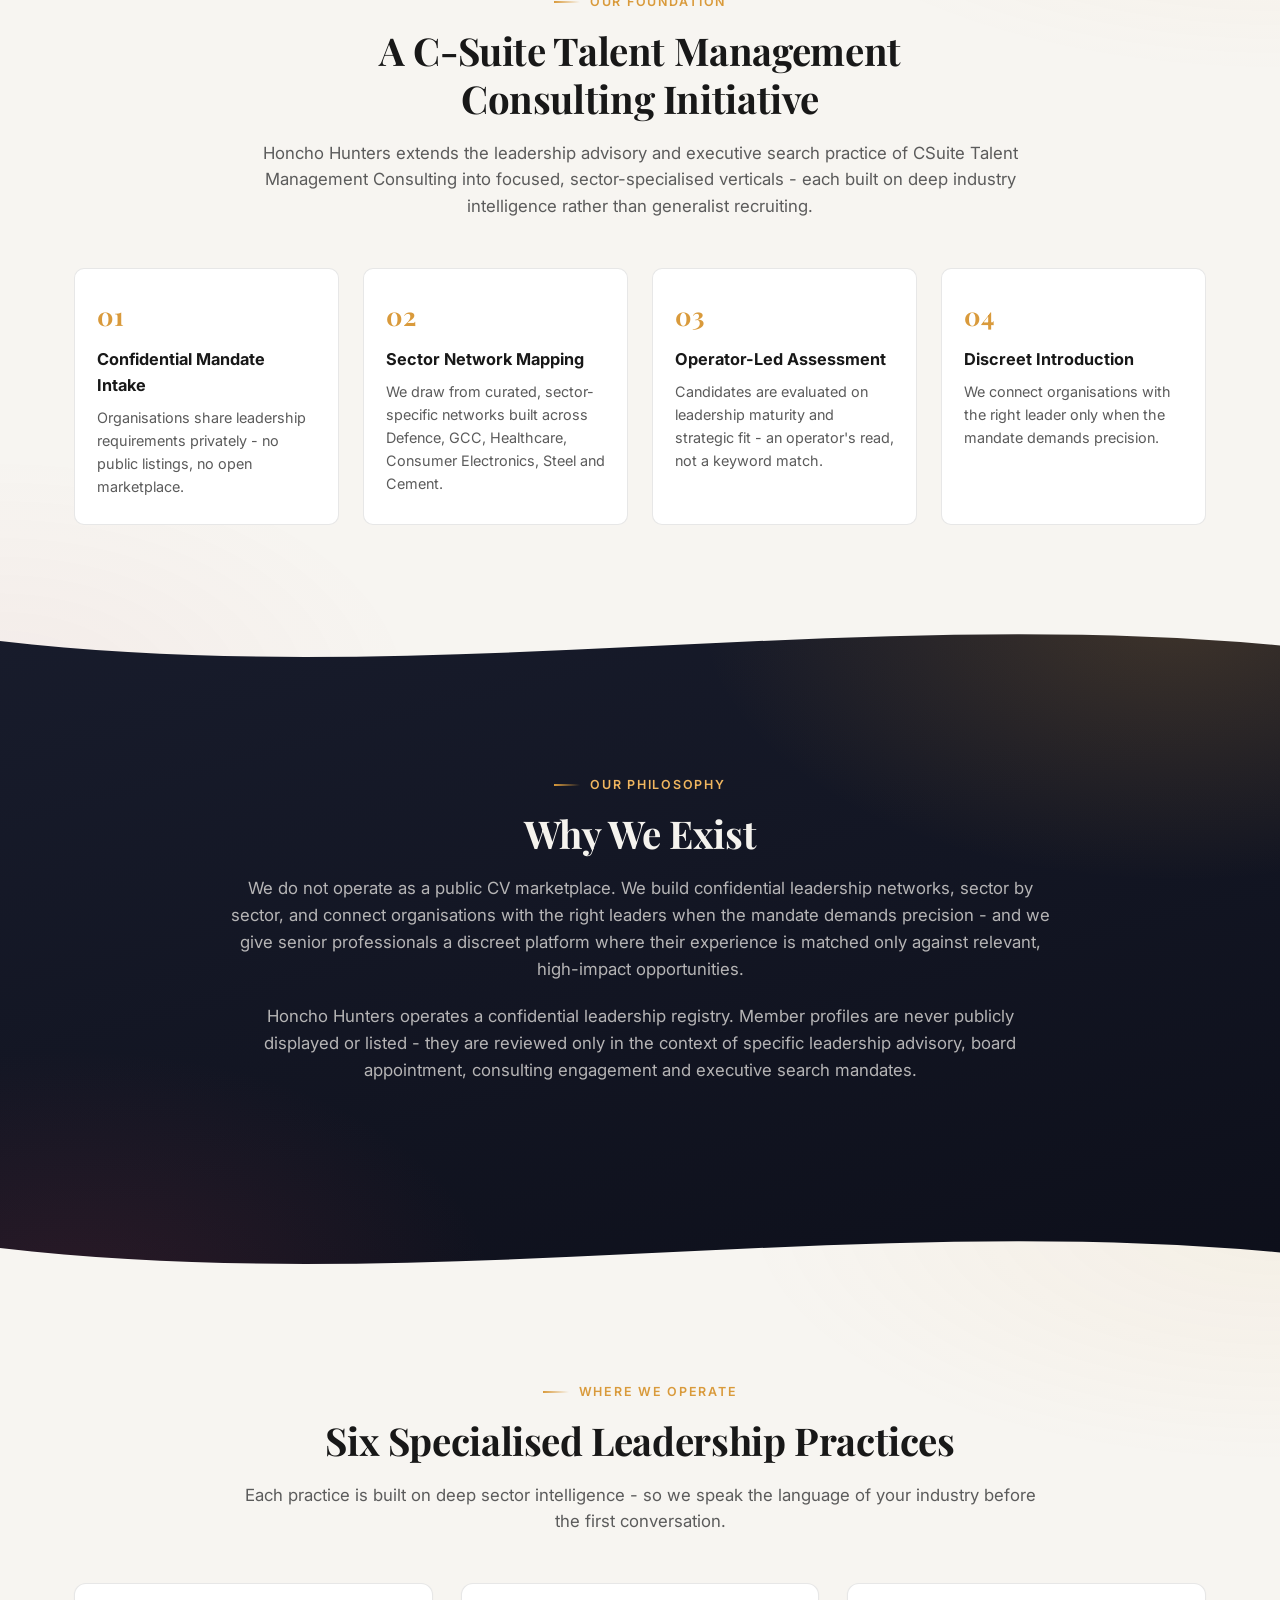
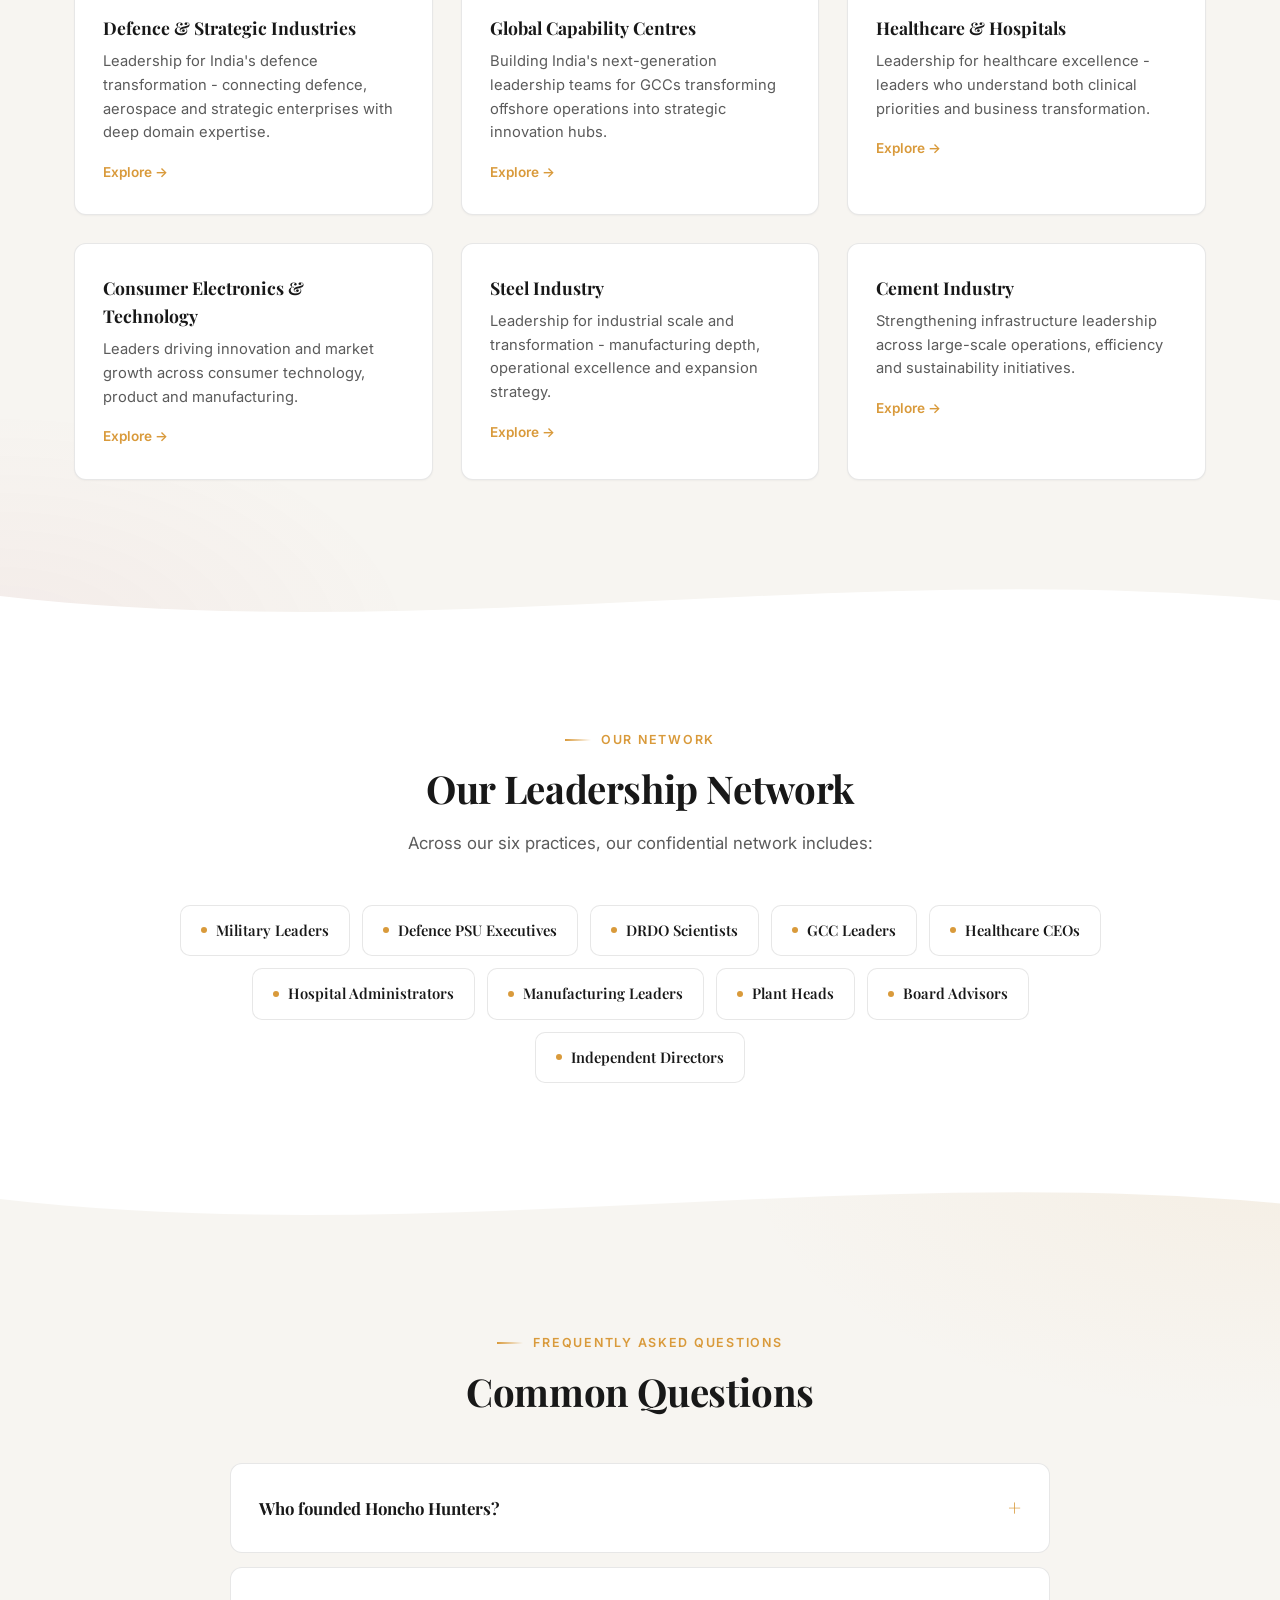
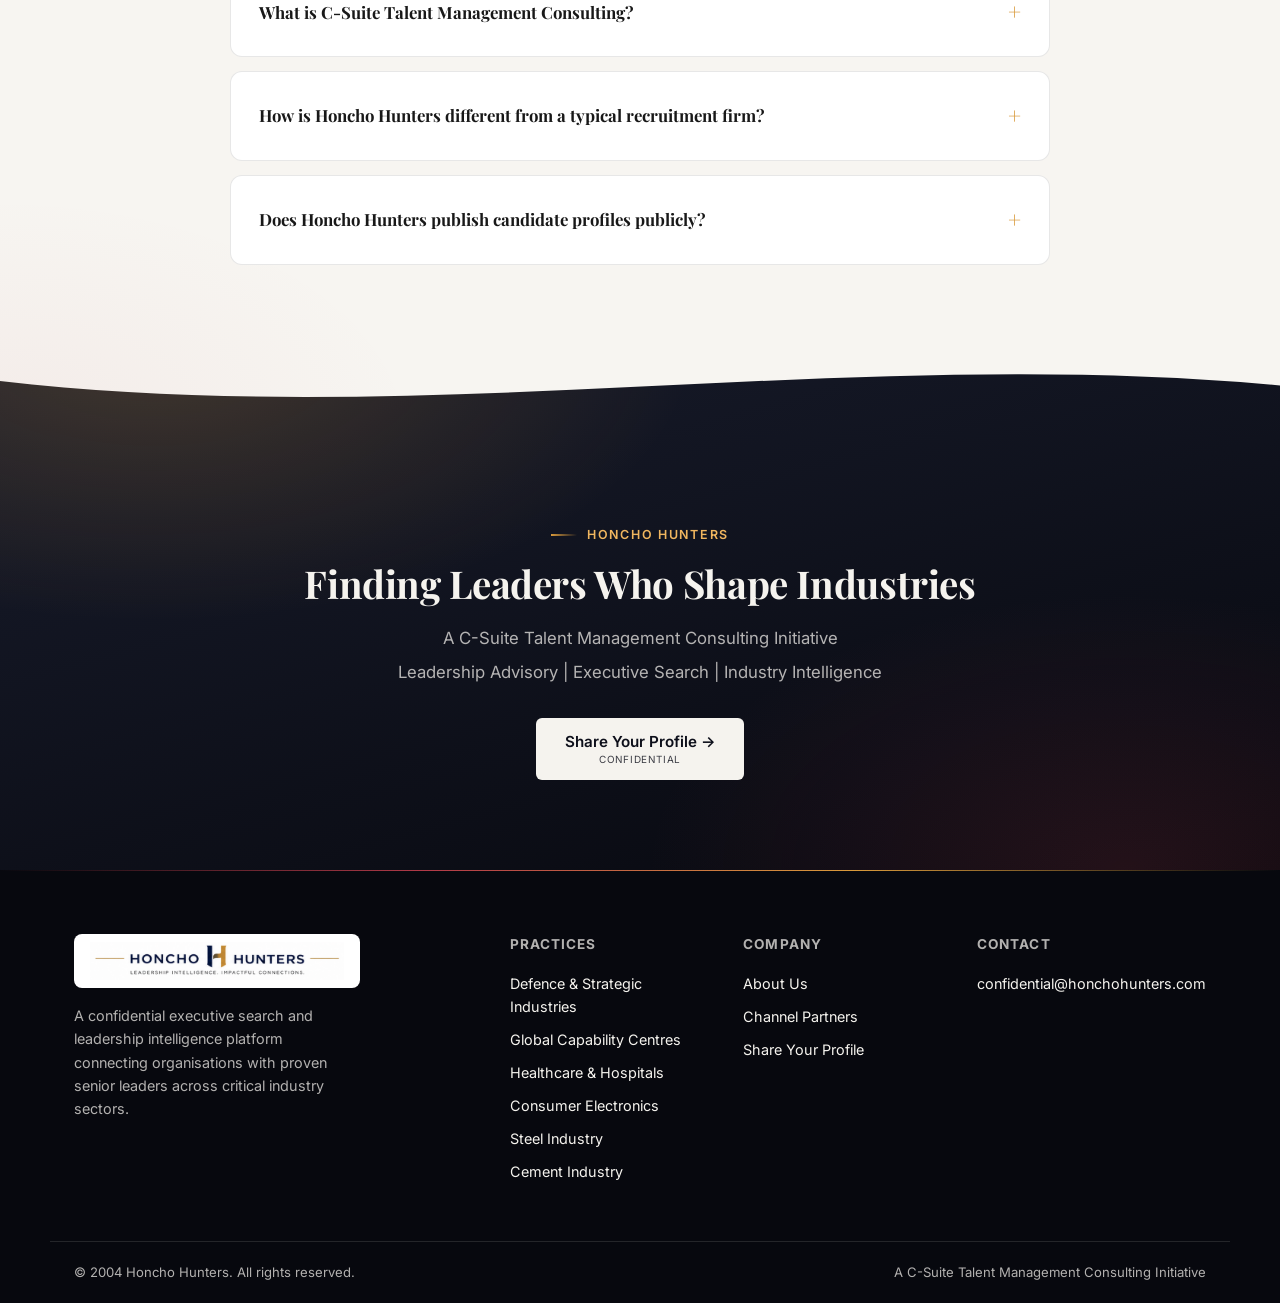
==== commit cea8830a: "Split Channel Partners into two models, seamless S-curves, UX pass Channel Partners - /channel-partn" ====
--- a/about/index.html
+++ b/about/index.html
@@ -34,7 +34,7 @@
   <!-- NAV -->
   <nav class="nav" role="navigation" aria-label="Main navigation">
     <div class="nav__inner">
-      <a class="nav__logo" href="/"><img src="/assets/images/logo.png" alt="Honcho Hunters — Leadership Intelligence. Impactful Connections." class="nav__logo-img" width="668" height="100" /></a>
+      <a class="nav__logo" href="/"><img src="/assets/images/logo.png" alt="Honcho Hunters - Leadership Intelligence. Impactful Connections." class="nav__logo-img" width="668" height="100" /></a>
       <ul class="nav__links">
         <li><a href="/">Home</a></li>
         <li class="nav__dropdown">
@@ -65,7 +65,7 @@
       <p class="page-tag">About Honcho Hunters</p>
       <h1 class="hero__title" style="margin:0 0 24px;">Leadership Intelligence, Built on Three Decades of Boardroom Experience</h1>
       <p class="hero__subtitle" style="margin:0;">
-        Honcho Hunters is a confidential executive search and leadership intelligence platform — a C-Suite Talent Management Consulting initiative — built by practitioners who have led, transformed and scaled businesses themselves, not by recruiters reading resumes.
+        Honcho Hunters is a confidential executive search and leadership intelligence platform - a C-Suite Talent Management Consulting initiative - built by practitioners who have led, transformed and scaled businesses themselves, not by recruiters reading resumes.
       </p>
     </div>
     <div class="container" style="padding-top:52px;">
@@ -84,7 +84,7 @@
         </div>
         <div>
           <p class="stat__number" style="color:var(--accent-light);">0</p>
-          <p class="stat__label" style="color:rgba(245,243,238,0.92);">Public CV Profiles — Fully Confidential</p>
+          <p class="stat__label" style="color:rgba(245,243,238,0.92);">Public CV Profiles - Fully Confidential</p>
         </div>
       </div>
     </div>
@@ -96,7 +96,7 @@
     <div class="container">
       <div class="section__header center">
         <p class="section-label">Our Founder</p>
-        <h2 class="section-title">Leadership Search, Led by a CEO — Not a Recruiter</h2>
+        <h2 class="section-title">Leadership Search, Led by a CEO - Not a Recruiter</h2>
         <p class="section-body" style="margin:0 auto;">
           Honcho Hunters is founded on the leadership and consulting legacy of <strong>Anil Mahajane</strong>, an IIFT-trained management graduate (MBA, 1984) with over 30 years of experience leading, restructuring and scaling businesses across diverse industries.
         </p>
@@ -108,11 +108,11 @@
         </div>
         <div class="card">
           <p class="card__title" style="font-size:1.05rem;">Built on Strategic Fit</p>
-          <p class="card__body">Identifying the right leader requires industry depth, leadership maturity and an honest read of strategic fit — not keyword matching against a database of profiles.</p>
+          <p class="card__body">Identifying the right leader requires industry depth, leadership maturity and an honest read of strategic fit - not keyword matching against a database of profiles.</p>
         </div>
         <div class="card">
           <p class="card__title" style="font-size:1.05rem;">Three Decades of Boardrooms</p>
-          <p class="card__body">This experience forms the foundation of Honcho Hunters' core philosophy — every mandate is evaluated the way a CEO would, not the way a CV-matching algorithm does.</p>
+          <p class="card__body">This experience forms the foundation of Honcho Hunters' core philosophy - every mandate is evaluated the way a CEO would, not the way a CV-matching algorithm does.</p>
         </div>
       </div>
     </div>
@@ -127,14 +127,14 @@
         <p class="section-label">Our Foundation</p>
         <h2 class="section-title">A C-Suite Talent Management Consulting Initiative</h2>
         <p class="section-body" style="margin:0 auto;">
-          Honcho Hunters extends the leadership advisory and executive search practice of CSuite Talent Management Consulting into focused, sector-specialised verticals — each built on deep industry intelligence rather than generalist recruiting.
+          Honcho Hunters extends the leadership advisory and executive search practice of CSuite Talent Management Consulting into focused, sector-specialised verticals - each built on deep industry intelligence rather than generalist recruiting.
         </p>
       </div>
       <div class="process__steps">
         <div class="step">
           <p class="step__number">01</p>
           <p class="step__title">Confidential Mandate Intake</p>
-          <p class="step__body">Organisations share leadership requirements privately — no public listings, no open marketplace.</p>
+          <p class="step__body">Organisations share leadership requirements privately - no public listings, no open marketplace.</p>
         </div>
         <div class="step">
           <p class="step__number">02</p>
@@ -144,7 +144,7 @@
         <div class="step">
           <p class="step__number">03</p>
           <p class="step__title">Operator-Led Assessment</p>
-          <p class="step__body">Candidates are evaluated on leadership maturity and strategic fit — an operator's read, not a keyword match.</p>
+          <p class="step__body">Candidates are evaluated on leadership maturity and strategic fit - an operator's read, not a keyword match.</p>
         </div>
         <div class="step">
           <p class="step__number">04</p>
@@ -164,10 +164,10 @@
         <p class="section-label">Our Philosophy</p>
         <h2 class="section-title">Why We Exist</h2>
         <p class="section-body" style="margin:0 auto;">
-          We do not operate as a public CV marketplace. We build confidential leadership networks, sector by sector, and connect organisations with the right leaders when the mandate demands precision — and we give senior professionals a discreet platform where their experience is matched only against relevant, high-impact opportunities.
+          We do not operate as a public CV marketplace. We build confidential leadership networks, sector by sector, and connect organisations with the right leaders when the mandate demands precision - and we give senior professionals a discreet platform where their experience is matched only against relevant, high-impact opportunities.
         </p>
         <p class="section-body" style="margin:20px auto 0;">
-          Honcho Hunters operates a confidential leadership registry. Member profiles are never publicly displayed or listed — they are reviewed only in the context of specific leadership advisory, board appointment, consulting engagement and executive search mandates.
+          Honcho Hunters operates a confidential leadership registry. Member profiles are never publicly displayed or listed - they are reviewed only in the context of specific leadership advisory, board appointment, consulting engagement and executive search mandates.
         </p>
       </div>
     </div>
@@ -182,13 +182,13 @@
         <p class="section-label">Where We Operate</p>
         <h2 class="section-title">Six Specialised Leadership Practices</h2>
         <p class="section-body" style="margin:0 auto;">
-          Each practice is built on deep sector intelligence — so we speak the language of your industry before the first conversation.
+          Each practice is built on deep sector intelligence - so we speak the language of your industry before the first conversation.
         </p>
       </div>
       <div class="grid grid--cols-3">
         <a class="practice-card" href="/defence/">
           <p class="practice-card__title">Defence &amp; Strategic Industries</p>
-          <p class="practice-card__body">Leadership for India's defence transformation — connecting defence, aerospace and strategic enterprises with deep domain expertise.</p>
+          <p class="practice-card__body">Leadership for India's defence transformation - connecting defence, aerospace and strategic enterprises with deep domain expertise.</p>
           <span class="practice-card__link">Explore →</span>
         </a>
         <a class="practice-card" href="/gcc/">
@@ -198,7 +198,7 @@
         </a>
         <a class="practice-card" href="/healthcare/">
           <p class="practice-card__title">Healthcare &amp; Hospitals</p>
-          <p class="practice-card__body">Leadership for healthcare excellence — leaders who understand both clinical priorities and business transformation.</p>
+          <p class="practice-card__body">Leadership for healthcare excellence - leaders who understand both clinical priorities and business transformation.</p>
           <span class="practice-card__link">Explore →</span>
         </a>
         <a class="practice-card" href="/consumer-electronics/">
@@ -208,7 +208,7 @@
         </a>
         <a class="practice-card" href="/steel/">
           <p class="practice-card__title">Steel Industry</p>
-          <p class="practice-card__body">Leadership for industrial scale and transformation — manufacturing depth, operational excellence and expansion strategy.</p>
+          <p class="practice-card__body">Leadership for industrial scale and transformation - manufacturing depth, operational excellence and expansion strategy.</p>
           <span class="practice-card__link">Explore →</span>
         </a>
         <a class="practice-card" href="/cement/">
@@ -219,6 +219,8 @@
       </div>
     </div>
   </section>
+
+  <span class="divider divider--light-to-card"><svg viewBox="0 0 1440 100" preserveAspectRatio="none"><path d="M0,40 C480,95 960,0 1440,45 L1440,100 L0,100 Z"></path></svg></span>
 
   <!-- LEADERSHIP NETWORK -->
   <section class="section section--card">
@@ -245,20 +247,7 @@
     </div>
   </section>
 
-  <!-- CTA BANNER -->
-  <section class="cta-banner">
-    <div class="container">
-      <p class="section-label">Honcho Hunters</p>
-      <h2 class="section-title">Finding Leaders Who Shape Industries</h2>
-      <p class="section-body" style="margin-bottom:8px;">A C-Suite Talent Management Consulting Initiative</p>
-      <p class="section-body" style="margin-bottom:32px;">Leadership Advisory | Executive Search | Industry Intelligence</p>
-      <div style="display:flex;gap:16px;justify-content:center;flex-wrap:wrap;">
-        <a href="/engage/" class="btn btn--white btn--stacked">Share Your Profile →<span class="btn__sub">Confidential</span></a>
-      </div>
-    </div>
-  </section>
-
-  <span class="divider divider--dark-to-light"><svg viewBox="0 0 1440 100" preserveAspectRatio="none"><path d="M0,40 C480,95 960,0 1440,45 L1440,100 L0,100 Z"></path></svg></span>
+  <span class="divider divider--card-to-light"><svg viewBox="0 0 1440 100" preserveAspectRatio="none"><path d="M0,40 C480,95 960,0 1440,45 L1440,100 L0,100 Z"></path></svg></span>
 
   <!-- FAQ -->
   <section class="section section--light">
@@ -288,15 +277,30 @@
     </div>
   </section>
 
+  <span class="divider divider--light-to-dark"><svg viewBox="0 0 1440 100" preserveAspectRatio="none"><path d="M0,40 C480,95 960,0 1440,45 L1440,100 L0,100 Z"></path></svg></span>
+
+  <!-- CTA BANNER -->
+  <section class="cta-banner">
+    <div class="container">
+      <p class="section-label">Honcho Hunters</p>
+      <h2 class="section-title">Finding Leaders Who Shape Industries</h2>
+      <p class="section-body" style="margin-bottom:8px;">A C-Suite Talent Management Consulting Initiative</p>
+      <p class="section-body" style="margin-bottom:32px;">Leadership Advisory | Executive Search | Industry Intelligence</p>
+      <div style="display:flex;gap:16px;justify-content:center;flex-wrap:wrap;">
+        <a href="/engage/" class="btn btn--white btn--stacked">Share Your Profile →<span class="btn__sub">Confidential</span></a>
+      </div>
+    </div>
+  </section>
+
   <!-- FOOTER -->
   <footer class="footer">
     <div class="footer__inner">
       <div class="footer__brand">
-        <a class="nav__logo" href="/"><img src="/assets/images/logo.png" alt="Honcho Hunters — Leadership Intelligence. Impactful Connections." class="nav__logo-img" width="668" height="100" /></a>
+        <a class="nav__logo" href="/"><img src="/assets/images/logo.png" alt="Honcho Hunters - Leadership Intelligence. Impactful Connections." class="nav__logo-img" width="668" height="100" /></a>
         <p>A confidential executive search and leadership intelligence platform connecting organisations with proven senior leaders across critical industry sectors.</p>
       </div>
       <div class="footer__col">
-        <h4>Practices</h4>
+        <h2>Practices</h2>
         <ul>
           <li><a href="/defence/">Defence &amp; Strategic Industries</a></li>
           <li><a href="/gcc/">Global Capability Centres</a></li>
@@ -307,7 +311,7 @@
         </ul>
       </div>
       <div class="footer__col">
-        <h4>Company</h4>
+        <h2>Company</h2>
         <ul>
           <li><a href="/about/">About Us</a></li>
           <li><a href="/channel-partners/">Channel Partners</a></li>
@@ -315,7 +319,7 @@
         </ul>
       </div>
       <div class="footer__col">
-        <h4>Contact</h4>
+        <h2>Contact</h2>
         <ul>
           <li><a href="mailto:confidential@honchohunters.com">confidential@honchohunters.com</a></li>
         </ul>
--- a/assets/css/style.css
+++ b/assets/css/style.css
@@ -572,6 +572,9 @@
 .divider--card-to-dark { background: var(--bg-card); }
 .divider--card-to-dark svg path { fill: var(--bg-dark); }
 
+.divider--dark-to-card { background: var(--bg-dark); }
+.divider--dark-to-card svg path { fill: var(--bg-card); }
+
 .divider--flip { transform: scaleX(-1); }
 
 .divider--home-curve,
@@ -585,6 +588,37 @@
 }
 .divider--home-curve svg path,
 .divider--page-curve svg path { fill: var(--bg-light); }
+
+/* ===== Seamless S-curve section borders =====
+   The flat-coloured divider bands above cannot match a gradient section (e.g. .section--dark),
+   which leaves a visible rectangle around it. Where CSS masks are supported, the divider spans
+   and hero page-curves are hidden and the section after each one is pulled up 90px over its
+   neighbour, with its top edge masked to the same S-curve. Both sections then show their own
+   background right up to the curve. The paddings add back the 90px the band used to take, so
+   content stays where it was. The divider variant classes above remain as the fallback. */
+@supports (mask-image: none) or (-webkit-mask-image: none) {
+  .divider:not(.divider--home-curve) { display: none; }
+
+  .divider + *,
+  .hero--curve + * {
+    position: relative;
+    margin-top: -90px;
+    -webkit-mask:
+      url("data:image/svg+xml,%3Csvg xmlns='http://www.w3.org/2000/svg' viewBox='0 0 1440 100' preserveAspectRatio='none'%3E%3Cpath d='M0,40 C480,95 960,0 1440,45 L1440,100 L0,100 Z'/%3E%3C/svg%3E") top / 100% 90px no-repeat,
+      linear-gradient(#000, #000) 0 60px / 100% calc(100% - 60px) no-repeat;
+    mask:
+      url("data:image/svg+xml,%3Csvg xmlns='http://www.w3.org/2000/svg' viewBox='0 0 1440 100' preserveAspectRatio='none'%3E%3Cpath d='M0,40 C480,95 960,0 1440,45 L1440,100 L0,100 Z'/%3E%3C/svg%3E") top / 100% 90px no-repeat,
+      linear-gradient(#000, #000) 0 60px / 100% calc(100% - 60px) no-repeat;
+  }
+
+  .divider + .section,
+  .hero--curve + .section { padding-top: 170px; }
+  .divider + .cta-banner { padding-top: 180px; }
+
+  .section:has(+ .divider) { padding-bottom: 170px; }
+  .cta-banner:has(+ .divider) { padding-bottom: 180px; }
+  .hero--page:not(.hero--curve):has(+ .divider) { padding-bottom: 160px; }
+}
 
 /* ===== Generic section ===== */
 .section { padding: 80px 0; }
@@ -1080,7 +1114,7 @@
   color: var(--text-muted-light);
   max-width: 280px;
 }
-.footer__col h4 {
+.footer__col h2 {
   font-size: 0.85rem;
   text-transform: uppercase;
   letter-spacing: 0.08em;
@@ -1180,15 +1214,99 @@
   margin-bottom: 20px;
 }
 
+.page-tag a { color: inherit; }
+.page-tag a:hover { color: var(--text-light); }
+
+/* ===== Channel partner pages ===== */
+.definition-box {
+  max-width: 860px;
+  margin: 0 auto;
+  background: var(--bg-card);
+  border: 1px solid var(--border-light);
+  border-left: 4px solid var(--accent);
+  border-radius: 10px;
+  padding: 28px 32px;
+}
+.definition-box h2 {
+  font-family: var(--serif);
+  font-size: 1.3rem;
+  line-height: 1.35;
+  margin-bottom: 10px;
+}
+.definition-box p { color: var(--text-muted-dark); }
+
+.option-card { padding: 40px 34px; }
+.option-card__label {
+  font-size: 0.75rem;
+  letter-spacing: 0.12em;
+  text-transform: uppercase;
+  color: var(--accent);
+  font-weight: 600;
+  margin-bottom: 10px;
+}
+.option-card__tagline {
+  font-family: var(--serif);
+  font-size: 1.05rem;
+  font-weight: 700;
+  margin-bottom: 14px;
+}
+.option-card__subhead {
+  font-weight: 600;
+  font-size: 0.95rem;
+  margin: 20px 0 12px;
+}
+.option-card .checklist li { font-size: 0.95rem; color: var(--text-muted-dark); }
+.option-card__cta { margin-top: auto; padding-top: 16px; }
+.option-card__cta .btn { width: 100%; justify-content: center; }
+
+.process-steps--detailed li { font-weight: 400; padding-bottom: 32px; }
+.process-steps--detailed h3 {
+  font-family: var(--serif);
+  font-size: 1.1rem;
+  font-weight: 700;
+  line-height: 1.3;
+  margin-bottom: 6px;
+}
+.process-steps--detailed p {
+  color: var(--text-muted-dark);
+  font-size: 0.97rem;
+  margin-bottom: 8px;
+}
+.process-steps--detailed p:last-child { margin-bottom: 0; }
+.section--dark .process-steps--detailed p { color: var(--text-muted-light); }
+
+.pull-quote {
+  font-family: var(--serif);
+  font-size: clamp(1.2rem, 2.2vw, 1.6rem);
+  font-weight: 700;
+  line-height: 1.4;
+  text-align: center;
+  max-width: 820px;
+  margin: 0 auto 20px;
+}
+
+.form-row label.form-check {
+  display: flex;
+  gap: 12px;
+  align-items: flex-start;
+  font-weight: 400;
+  font-size: 0.9rem;
+  color: var(--text-muted-dark);
+}
+.form-row .form-check input {
+  width: 18px;
+  height: 18px;
+  flex: none;
+  margin-top: 3px;
+  padding: 0;
+  accent-color: var(--accent);
+}
+
 /* ===== Responsive ===== */
 @media (max-width: 880px) {
   .footer__inner { grid-template-columns: 1fr 1fr; }
   .form-grid-2 { grid-template-columns: 1fr; }
   .grid--cols-4, .grid--cols-5 { grid-template-columns: repeat(2, 1fr); }
-}
-
-@media (max-width: 560px) {
-  .grid--cols-2, .grid--cols-3, .grid--cols-4, .grid--cols-5 { grid-template-columns: 1fr; }
 }
 
 @media (max-width: 760px) {
@@ -1234,6 +1352,45 @@
   .process__steps { flex-direction: column; }
 }
 
+/* Must come after the 760px block, which sets .grid--cols-3 to two columns */
+@media (max-width: 560px) {
+  .grid--cols-2, .grid--cols-3, .grid--cols-4, .grid--cols-5 { grid-template-columns: 1fr; }
+}
+
+/* ===== Short last rows stretch to the full grid width =====
+   e.g. 5 cards in 3 columns: the last 2 share the full row instead of leaving a gap. */
+@media (min-width: 761px) {
+  .grid--cols-3 { grid-template-columns: repeat(6, 1fr); }
+  .grid--cols-3 > * { grid-column: span 2; }
+  .grid--cols-3 > :nth-child(3n+1):nth-last-child(2),
+  .grid--cols-3 > :nth-child(3n+1):nth-last-child(2) + * { grid-column: span 3; }
+  .grid--cols-3 > :nth-child(3n+1):last-child { grid-column: 1 / -1; }
+}
+
+@media (min-width: 881px) {
+  .grid--cols-4 { grid-template-columns: repeat(12, 1fr); }
+  .grid--cols-4 > * { grid-column: span 3; }
+  .grid--cols-4 > :nth-child(4n+1):nth-last-child(3),
+  .grid--cols-4 > :nth-child(4n+1):nth-last-child(3) ~ * { grid-column: span 4; }
+  .grid--cols-4 > :nth-child(4n+1):nth-last-child(2),
+  .grid--cols-4 > :nth-child(4n+1):nth-last-child(2) + * { grid-column: span 6; }
+  .grid--cols-4 > :nth-child(4n+1):last-child { grid-column: 1 / -1; }
+}
+
+/* Two-column layouts: an odd last card spans both columns */
+@media (min-width: 561px) {
+  .grid--cols-2 > :nth-child(2n+1):last-child { grid-column: 1 / -1; }
+}
+
+@media (min-width: 561px) and (max-width: 760px) {
+  .grid--cols-3 > :nth-child(2n+1):last-child { grid-column: 1 / -1; }
+}
+
+@media (min-width: 561px) and (max-width: 880px) {
+  .grid--cols-4 > :nth-child(2n+1):last-child,
+  .grid--cols-5 > :nth-child(2n+1):last-child { grid-column: 1 / -1; }
+}
+
 /* ===== Scroll reveal ===== */
 .reveal {
   opacity: 0;
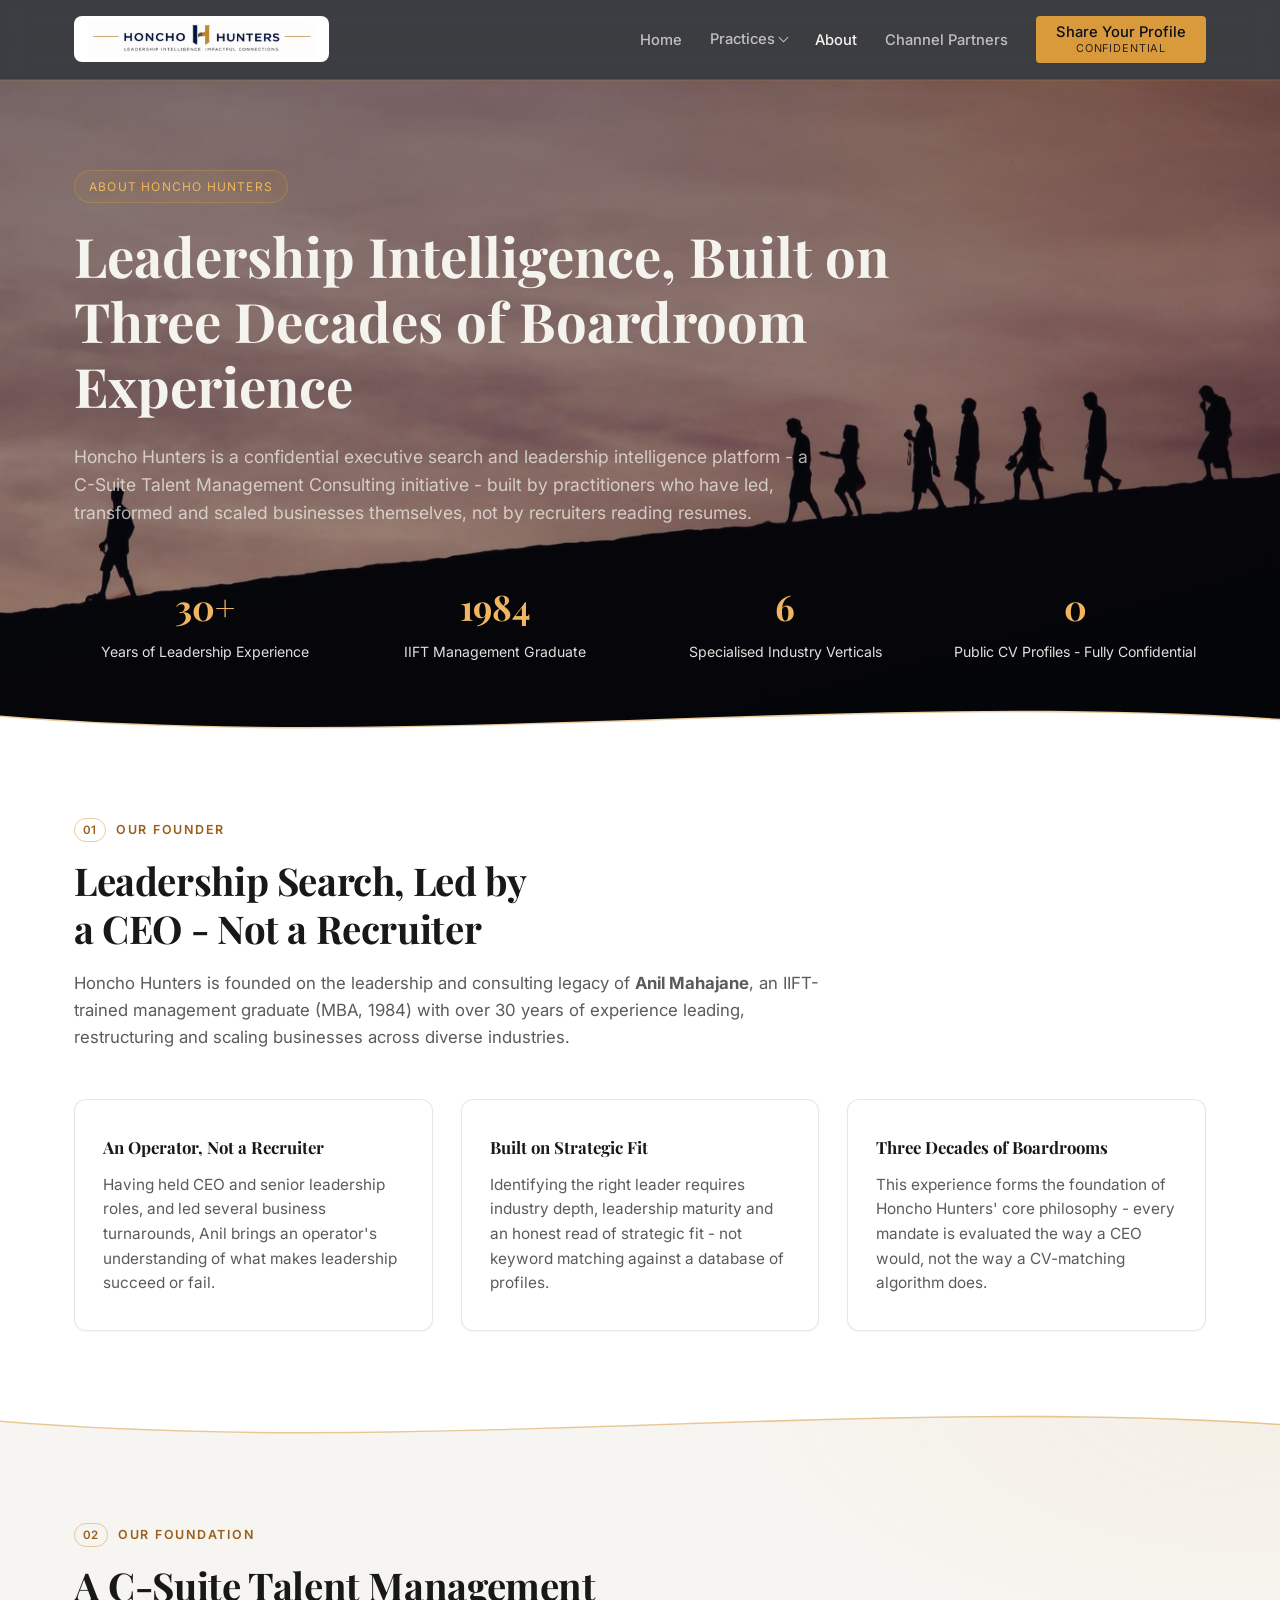
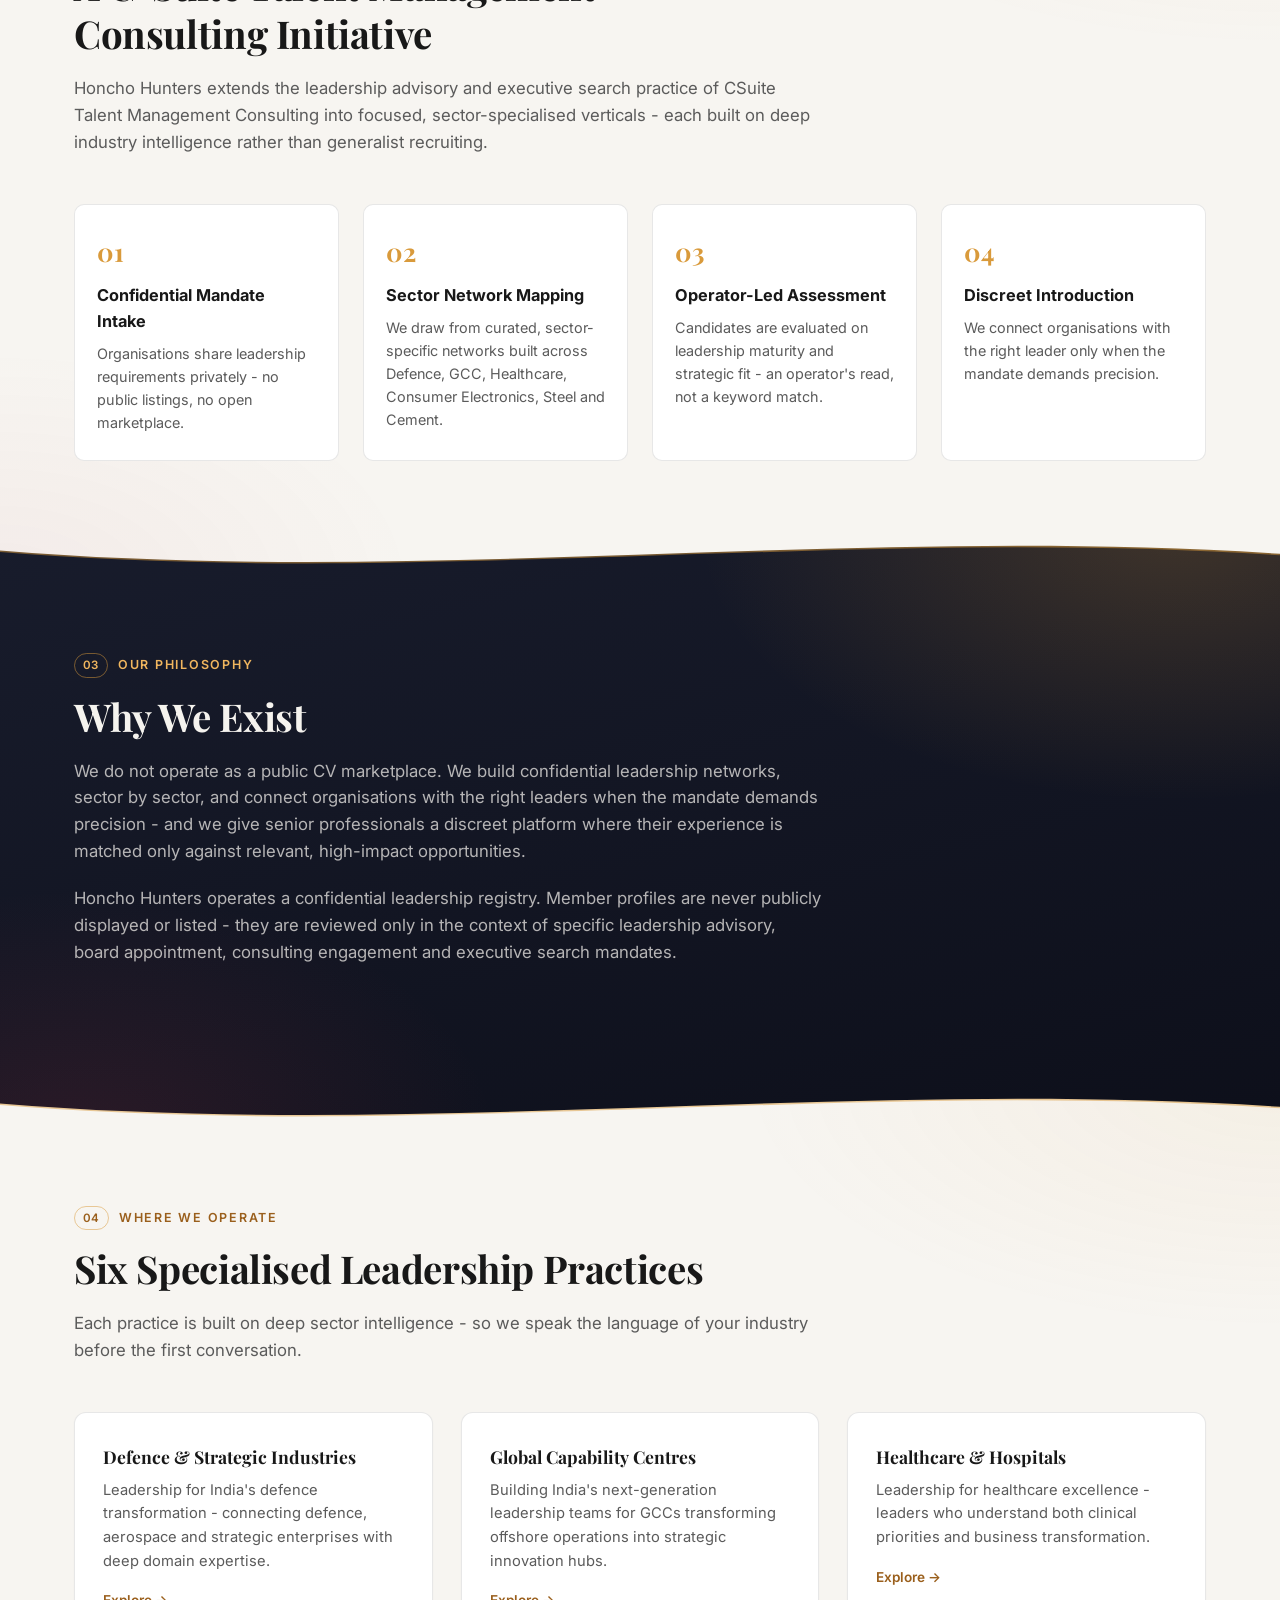
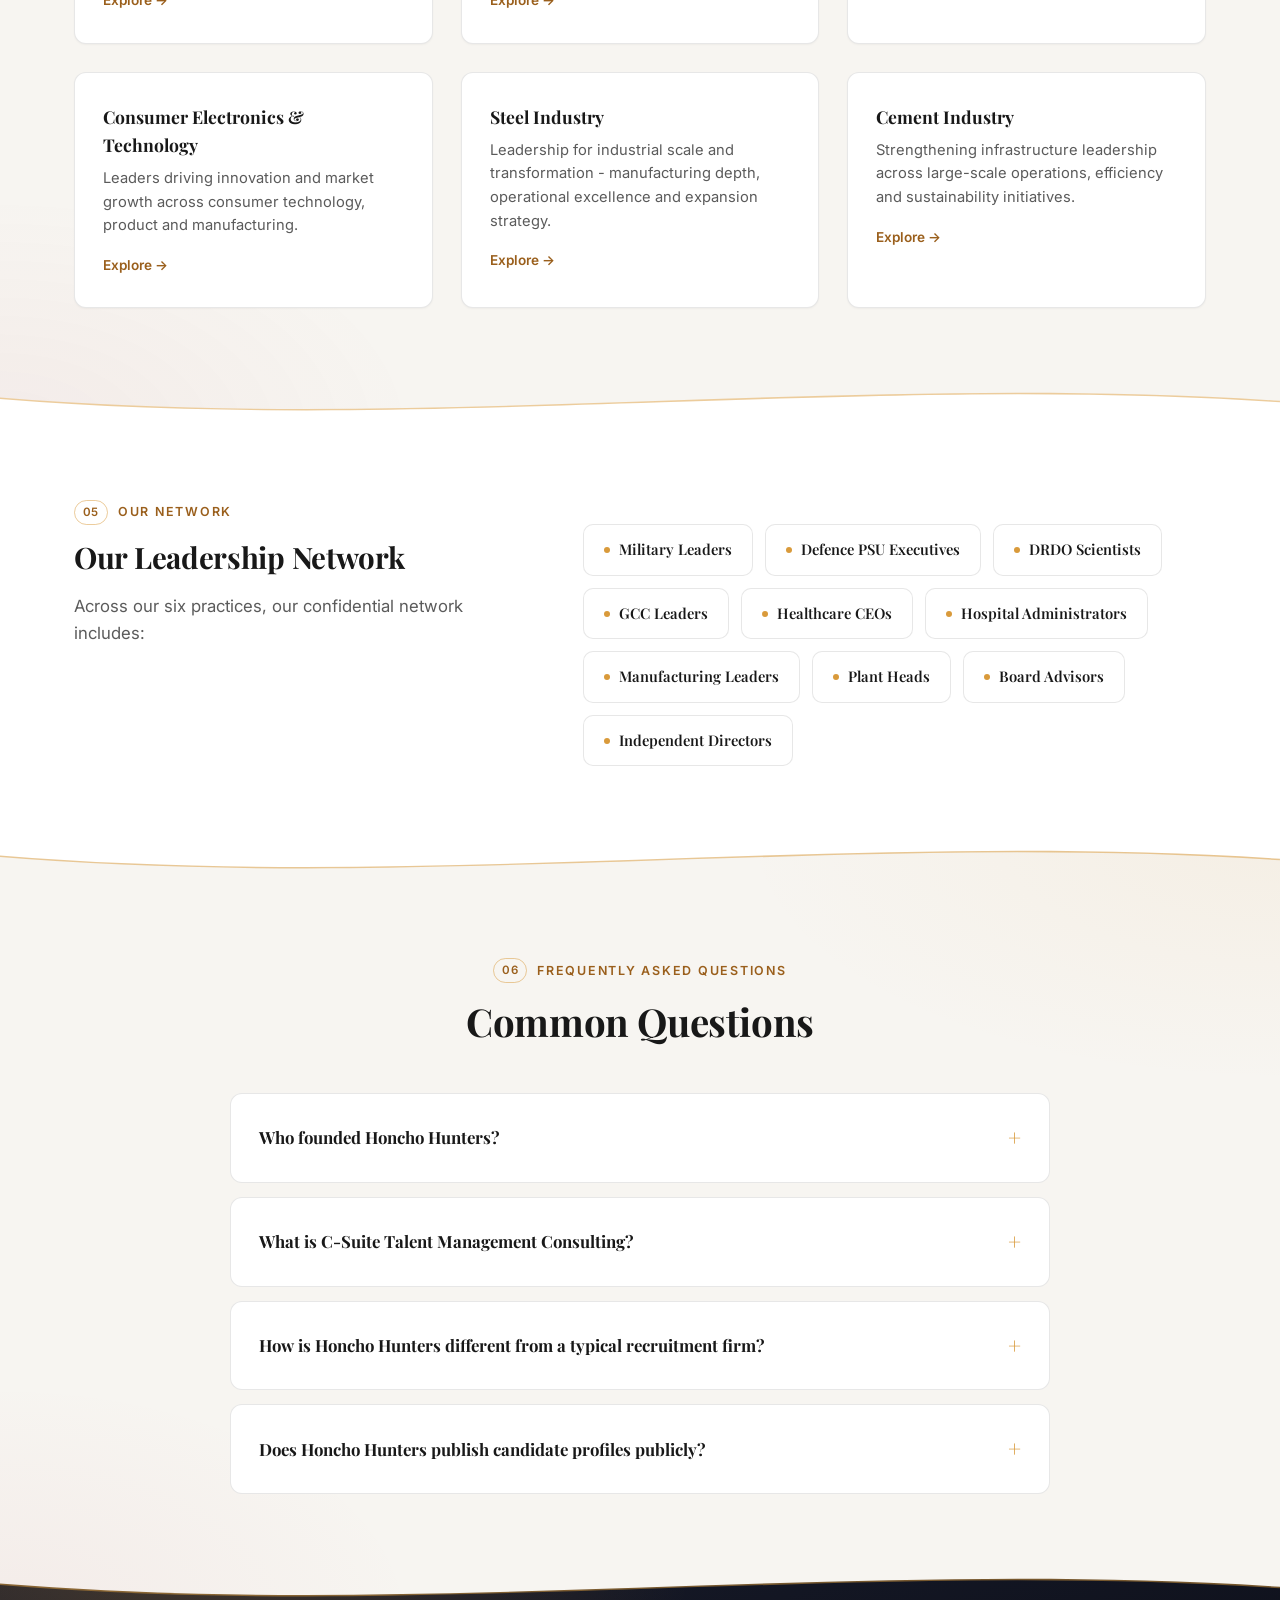
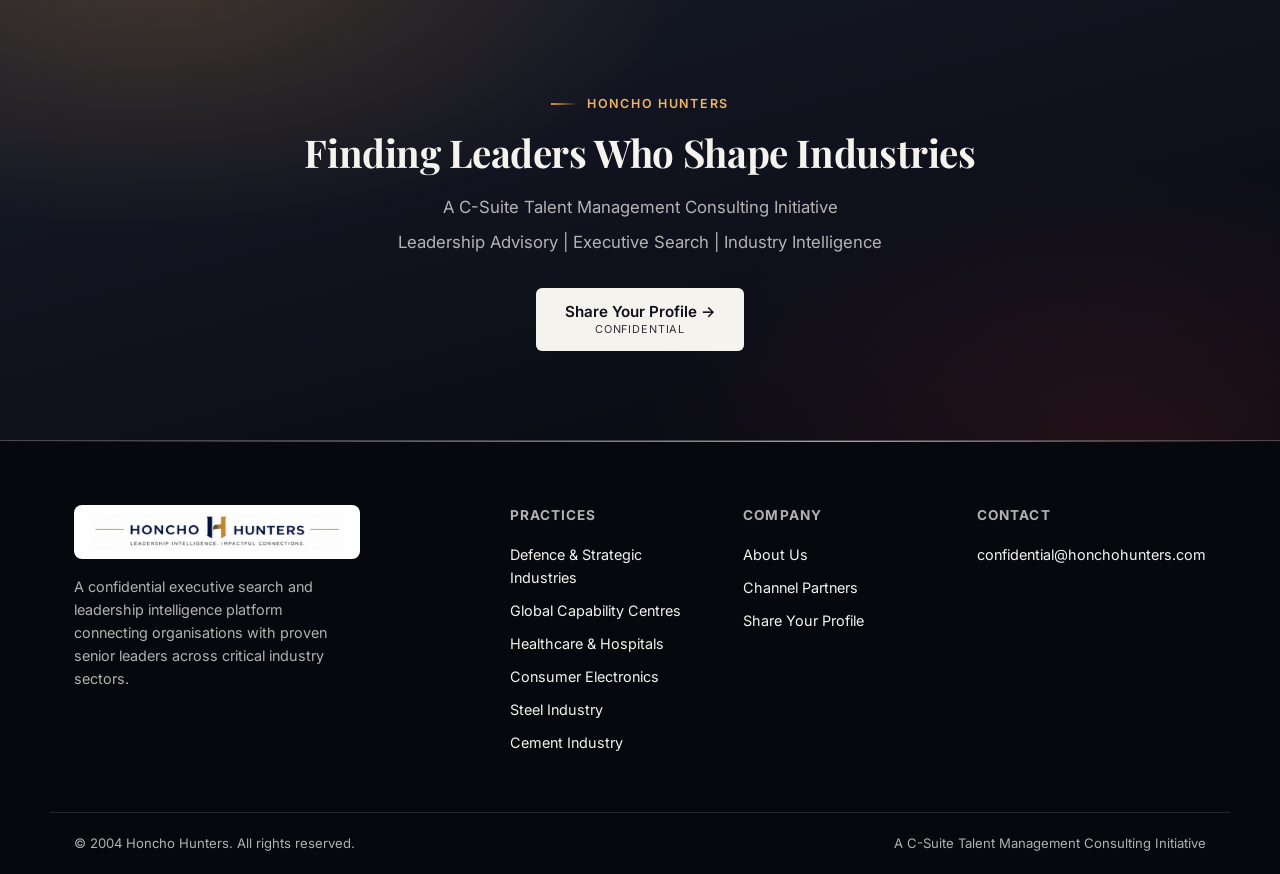
==== commit 61a7976e: "Storyboard redesign for desktop and phone (prototype, not live) From three independent UX reviews (a" ====
--- a/about/index.html
+++ b/about/index.html
@@ -58,6 +58,8 @@
     </div>
   </nav>
 
+  <main id="main">
+
   <!-- HERO + STATS (merged so image flows through S-curve into card section) -->
   <section class="hero hero--page hero--curve hero--light-overlay" style="padding-bottom:90px;">
     <div class="hero__bg" style="background-image:url('/assets/images/leader-bg.jpg')"></div>
@@ -257,19 +259,19 @@
         <h2 class="section-title">Common Questions</h2>
       </div>
       <div class="faq-list">
-        <details class="faq-item">
+        <details class="faq-item" name="faq">
           <summary>Who founded Honcho Hunters?</summary>
           <p>Honcho Hunters is founded on the leadership and consulting legacy of Anil Mahajane, an IIFT-trained management graduate (MBA, 1984) with over 30 years of experience leading, restructuring and scaling businesses across diverse industries.</p>
         </details>
-        <details class="faq-item">
+        <details class="faq-item" name="faq">
           <summary>What is C-Suite Talent Management Consulting?</summary>
           <p>C-Suite Talent Management Consulting is the parent leadership advisory and executive search practice behind Honcho Hunters. Honcho Hunters extends that practice into six focused, sector-specialised verticals.</p>
         </details>
-        <details class="faq-item">
+        <details class="faq-item" name="faq">
           <summary>How is Honcho Hunters different from a typical recruitment firm?</summary>
           <p>Honcho Hunters is led by an operator, not a recruiter. Candidates are evaluated on leadership maturity and strategic fit the way a CEO would assess them, not matched against a database by keywords.</p>
         </details>
-        <details class="faq-item">
+        <details class="faq-item" name="faq">
           <summary>Does Honcho Hunters publish candidate profiles publicly?</summary>
           <p>No. Honcho Hunters does not operate as a public CV marketplace. All engagement is confidential, and profiles are shared only against relevant, mandate-specific opportunities.</p>
         </details>
@@ -291,6 +293,8 @@
       </div>
     </div>
   </section>
+
+  </main>
 
   <!-- FOOTER -->
   <footer class="footer">
--- a/assets/css/style.css
+++ b/assets/css/style.css
@@ -21,6 +21,9 @@
   --border-dark: rgba(245, 243, 238, 0.12);
   --border-light: rgba(24, 24, 24, 0.1);
   --serif: 'Playfair Display', serif;
+  --accent-ink: #9a5f1c;     /* gold for text on light/white: 4.8:1 and above */
+  --section-y: 64px;         /* vertical padding of a section */
+  --curve-h: 64px;           /* height of the S-curve band between sections */
   --sans: 'Inter', sans-serif;
 }
 
@@ -98,6 +101,7 @@
   font-weight: 600;
   font-size: 0.95rem;
   border: 1px solid transparent;
+  text-align: center;
   cursor: pointer;
   transition: transform 0.25s ease, box-shadow 0.25s ease, background 0.25s ease, color 0.25s ease;
 }
@@ -267,8 +271,6 @@
 .nav__dropdown-menu a:hover,
 .nav__dropdown-menu a.is-active { background: rgba(255, 255, 255, 0.07); }
 
-.nav__dropdown:hover .nav__dropdown-menu,
-.nav__dropdown:focus-within .nav__dropdown-menu,
 .nav__dropdown.is-open .nav__dropdown-menu { display: flex; }
 
 .nav__hamburger {
@@ -430,9 +432,12 @@
 .hero--page .hero__title,
 .hero--page .hero__subtitle { margin-left: 0; }
 
-.hero--home { padding-bottom: 300px; }
-
-.hero--curve { padding-bottom: 160px; }
+.hero--home { padding-bottom: 300px; text-align: left; }
+.hero--home .hero__title,
+.hero--home .hero__subtitle { margin-left: 0; }
+.hero--home .hero__actions { justify-content: flex-start; }
+
+.hero--curve { padding-bottom: calc(70px + var(--curve-h)); }
 
 .hero__orb {
   position: absolute;
@@ -471,7 +476,7 @@
 .hero-stats {
   position: relative;
   z-index: 2;
-  max-width: 1000px;
+  max-width: 1132px;
   margin: 0 auto 0;
   background: var(--bg-card);
   border-radius: 16px;
@@ -490,12 +495,12 @@
   display: flex;
   flex-wrap: wrap;
   align-items: center;
-  justify-content: center;
+  justify-content: flex-start;
   gap: 14px 16px;
-  max-width: 1080px;
+  max-width: 1132px;
   margin: 0 auto;
 }
-.marquee__track span {
+.marquee__track > * {
   display: inline-flex;
   align-items: center;
   gap: 9px;
@@ -514,7 +519,7 @@
   box-shadow: 0 6px 18px rgba(7, 8, 14, 0.25);
   transition: border-color 0.25s ease, background 0.25s ease, transform 0.25s ease;
 }
-.marquee__track span::before {
+.marquee__track > *::before {
   content: '';
   width: 6px;
   height: 6px;
@@ -522,7 +527,7 @@
   background: var(--accent);
   flex: none;
 }
-.marquee__track span:hover {
+.marquee__track > *:hover {
   border-color: var(--accent);
   background: rgba(217, 154, 59, 0.08);
   transform: translateY(-2px);
@@ -548,7 +553,7 @@
 .divider {
   display: block;
   width: 100%;
-  height: 90px;
+  height: var(--curve-h);
   line-height: 0;
 }
 
@@ -602,26 +607,38 @@
   .divider + *,
   .hero--curve + * {
     position: relative;
-    margin-top: -90px;
+    margin-top: calc(-1 * var(--curve-h));
     -webkit-mask:
-      url("data:image/svg+xml,%3Csvg xmlns='http://www.w3.org/2000/svg' viewBox='0 0 1440 100' preserveAspectRatio='none'%3E%3Cpath d='M0,40 C480,95 960,0 1440,45 L1440,100 L0,100 Z'/%3E%3C/svg%3E") top / 100% 90px no-repeat,
-      linear-gradient(#000, #000) 0 60px / 100% calc(100% - 60px) no-repeat;
+      url("data:image/svg+xml,%3Csvg xmlns='http://www.w3.org/2000/svg' viewBox='0 0 1440 100' preserveAspectRatio='none'%3E%3Cpath d='M0,40 C480,95 960,0 1440,45 L1440,100 L0,100 Z'/%3E%3C/svg%3E") top / 100% var(--curve-h) no-repeat,
+      linear-gradient(#000, #000) 0 calc(var(--curve-h) * 0.66) / 100% calc(100% - var(--curve-h) * 0.66) no-repeat;
     mask:
-      url("data:image/svg+xml,%3Csvg xmlns='http://www.w3.org/2000/svg' viewBox='0 0 1440 100' preserveAspectRatio='none'%3E%3Cpath d='M0,40 C480,95 960,0 1440,45 L1440,100 L0,100 Z'/%3E%3C/svg%3E") top / 100% 90px no-repeat,
-      linear-gradient(#000, #000) 0 60px / 100% calc(100% - 60px) no-repeat;
+      url("data:image/svg+xml,%3Csvg xmlns='http://www.w3.org/2000/svg' viewBox='0 0 1440 100' preserveAspectRatio='none'%3E%3Cpath d='M0,40 C480,95 960,0 1440,45 L1440,100 L0,100 Z'/%3E%3C/svg%3E") top / 100% var(--curve-h) no-repeat,
+      linear-gradient(#000, #000) 0 calc(var(--curve-h) * 0.66) / 100% calc(100% - var(--curve-h) * 0.66) no-repeat;
   }
+  /* A faint gold thread along each curve ties the chapters together */
+  .divider + *::after,
+  .hero--curve + *::after {
+    content: '';
+    position: absolute;
+    left: 0;
+    right: 0;
+    top: 0;
+    height: var(--curve-h);
+    background: url("data:image/svg+xml,%3Csvg xmlns='http://www.w3.org/2000/svg' viewBox='0 0 1440 100' preserveAspectRatio='none'%3E%3Cpath d='M0,40 C480,95 960,0 1440,45' fill='none' stroke='%23d99a3b' stroke-opacity='.5' stroke-width='3' vector-effect='non-scaling-stroke'/%3E%3C/svg%3E") top / 100% 100% no-repeat;
+    pointer-events: none;
+  }
 
   .divider + .section,
-  .hero--curve + .section { padding-top: 170px; }
-  .divider + .cta-banner { padding-top: 180px; }
-
-  .section:has(+ .divider) { padding-bottom: 170px; }
-  .cta-banner:has(+ .divider) { padding-bottom: 180px; }
-  .hero--page:not(.hero--curve):has(+ .divider) { padding-bottom: 160px; }
+  .hero--curve + .section { padding-top: calc(var(--section-y) + var(--curve-h)); }
+  .divider + .cta-banner { padding-top: calc(var(--section-y) + var(--curve-h) + 8px); }
+
+  .section:has(+ .divider) { padding-bottom: calc(var(--section-y) + var(--curve-h)); }
+  .cta-banner:has(+ .divider) { padding-bottom: calc(var(--section-y) + var(--curve-h) + 8px); }
+  .hero--page:not(.hero--curve):has(+ .divider) { padding-bottom: calc(70px + var(--curve-h)); }
 }
 
 /* ===== Generic section ===== */
-.section { padding: 80px 0; }
+.section { padding: var(--section-y) 0; }
 .section--card { background: var(--bg-card); }
 .section--dark {
   background:
@@ -1310,7 +1327,11 @@
 }
 
 @media (max-width: 760px) {
-  .hero-stats { padding: 22px 22px; margin-top: 0; border-radius: 12px; }
+  .hero-stats { padding: 22px 22px; margin: 0 16px; border-radius: 12px; }
+  .hero--home { padding-bottom: 160px; }
+  .stats { grid-template-columns: repeat(2, 1fr); gap: 24px 16px; }
+  .stat__number { font-size: clamp(1.1rem, 5.2vw, 1.8rem); white-space: nowrap; }
+  .stat__label { font-size: 0.8rem; }
   .marquee {
     padding: 20px 16px 40px;
     margin: -76px 16px 0;
@@ -1318,8 +1339,8 @@
     border-radius: 22px;
     box-shadow: 0 20px 40px rgba(13, 15, 26, 0.18);
   }
-  .marquee__track { gap: 10px 10px; }
-  .marquee__track span { font-size: 0.72rem; padding: 9px 16px; background: rgba(245, 243, 238, 0.08); }
+  .marquee__track { gap: 10px 10px; justify-content: center; }
+  .marquee__track > * { font-size: 0.72rem; padding: 9px 16px; background: rgba(245, 243, 238, 0.08); }
   .grid--cols-3 { grid-template-columns: repeat(2, 1fr); }
   [style*="grid-template-columns:1fr 1fr"] { grid-template-columns: 1fr !important; gap: 32px !important; }
   .nav__links {
@@ -1355,6 +1376,7 @@
 /* Must come after the 760px block, which sets .grid--cols-3 to two columns */
 @media (max-width: 560px) {
   .grid--cols-2, .grid--cols-3, .grid--cols-4, .grid--cols-5 { grid-template-columns: 1fr; }
+  .hero__actions .btn { width: 100%; justify-content: center; }
 }
 
 /* ===== Short last rows stretch to the full grid width =====
@@ -1407,3 +1429,318 @@
   .hero__eyebrow, .page-tag, .hero__title, .hero__subtitle, .hero__actions { animation: none !important; }
   .hero__orb { animation: none !important; }
 }
+
+/* ===== Storyboard redesign layer =====
+   One design language for desktop and phone, built from three UX reviews:
+   accessible gold, clear focus, numbered left-aligned chapters, a split layout
+   for list sections on wide screens, and phone patterns chosen by content size.
+   No wording lives here: every rule is layout, colour or interaction. */
+
+html { scroll-padding-top: 90px; }
+main a[href^="mailto:"] { overflow-wrap: anywhere; }
+
+/* Accessible gold: text on light/white uses --accent-ink; fills keep --accent */
+.section-label,
+.card-link,
+.practice-card__link,
+.card__focus,
+.option-card__label,
+.stat__number,
+.org-note strong,
+.related-practices a:hover { color: var(--accent-ink); }
+.section--dark .section-label,
+.color_dark .section-label,
+.cta-banner .section-label,
+.section--dark .option-card__label { color: var(--accent-light); }
+.section:not(.section--dark) [style*="color:var(--accent);"],
+.section:not(.section--dark) [style*="color:var(--accent-deep)"] { color: var(--accent-ink) !important; }
+.btn--primary,
+.nav__links .nav__cta { color: var(--bg-dark) !important; }
+.btn__sub,
+.nav__cta-sub { font-size: 0.68rem; opacity: 0.85; }
+
+/* Focus you can see */
+:focus-visible { outline: 2px solid var(--accent-ink); outline-offset: 3px; border-radius: 4px; }
+.nav :focus-visible,
+.hero :focus-visible,
+.section--dark :focus-visible,
+.cta-banner :focus-visible,
+.footer :focus-visible,
+.marquee :focus-visible,
+.phone-cta :focus-visible { outline-color: var(--accent-light); }
+.form-row input,
+.form-row select,
+.form-row textarea { border-color: #8c8c8c; }
+.form-row input:focus-visible,
+.form-row select:focus-visible,
+.form-row textarea:focus-visible { outline: 2px solid var(--accent-ink); outline-offset: 2px; box-shadow: none; }
+.form-row input:user-invalid,
+.form-row select:user-invalid,
+.form-row textarea:user-invalid { border-color: #b3261e; }
+
+/* Only things you can click lift on hover */
+.card:not(a):hover { transform: none; box-shadow: 0 1px 2px rgba(0, 0, 0, 0.04); }
+.section--dark .card:not(a):hover { box-shadow: none; }
+.card:not(a):hover::before { transform: scaleX(0); }
+.tag-chip:hover,
+.step:hover { transform: none; box-shadow: none; }
+a.practice-card:focus-visible { transform: translateY(-6px); border-color: rgba(217, 154, 59, 0.4); }
+
+/* Comfortable line length */
+.section-body,
+.hero__subtitle { max-width: 68ch; }
+
+/* Hero tagline: one style everywhere */
+.hero__tagline {
+  font-family: var(--serif);
+  font-weight: 700;
+  color: var(--accent-light);
+  font-size: clamp(1.15rem, 2vw, 1.4rem);
+  line-height: 1.35;
+  margin: 0 0 24px;
+  max-width: 860px;
+  animation: fadeUp 0.5s ease both;
+}
+.hero__tagline--lg { font-size: clamp(1.25rem, 2.4vw, 1.7rem); margin-bottom: 8px; }
+.hero__eyebrow,
+.page-tag,
+.hero__title,
+.hero__subtitle,
+.hero__actions { animation-duration: 0.5s; }
+.hero__title { animation-delay: 0s; }
+.hero__subtitle { animation-delay: 0.06s; }
+.hero__actions { animation-delay: 0.12s; }
+
+/* Chapters: every section label is numbered, left-aligned, read as one story */
+body { counter-reset: chapter; }
+.section .section-label::before {
+  counter-increment: chapter;
+  content: counter(chapter, decimal-leading-zero);
+  content: counter(chapter, decimal-leading-zero) / "";
+  width: auto;
+  height: auto;
+  background: none;
+  padding: 2px 8px;
+  border: 1px solid rgba(217, 154, 59, 0.5);
+  border-radius: 999px;
+  font-size: 0.72rem;
+  letter-spacing: 0.04em;
+}
+.section__header.center { text-align: left; margin-left: 0; }
+.section__header.center .section-label { justify-content: flex-start; }
+.section__header .section-body { margin-left: 0 !important; }
+.section [style*="text-align:center"]:not(.is-success) { text-align: left !important; }
+.section .tag-cloud,
+.related-practices { justify-content: flex-start; margin-left: 0; }
+.section .card[style*="auto"],
+.section .org-note[style*="auto"],
+.section div[style*="max-width:560px;margin:0 auto"],
+.section div[style*="max-width:760px;margin:48px auto"],
+.section div[style*="max-width:760px;margin:56px auto"] { margin-left: 0 !important; }
+/* These stay centred: the FAQ, the closing banners and the home statement */
+.section:has(.faq-list) .section__header.center { text-align: center; margin-left: auto; }
+.section:has(.faq-list) .section__header.center .section-label { justify-content: center; }
+.section:has(.faq-list) .section__header .section-body { margin-left: auto !important; }
+.section--statement [style*="text-align:center"] { text-align: center !important; }
+.section--statement .section-label { justify-content: center; }
+
+/* Short lists read in two columns (JS adds .list--split when every item is short) */
+.list--split { columns: 2; column-gap: 32px; }
+.list--split li { break-inside: avoid; }
+
+/* Wide screens: header on the left (sticky), the list on the right */
+@media (min-width: 1024px) {
+  .section > .container.split {
+    display: grid;
+    grid-template-columns: minmax(0, 5fr) minmax(0, 7fr);
+    column-gap: 64px;
+    align-items: start;
+    max-width: 1180px !important;
+  }
+  .container.split > .section__header {
+    grid-column: 1;
+    grid-row: 1 / span 12;
+    position: sticky;
+    top: 112px;
+    margin-bottom: 0;
+  }
+  .container.split > :not(.section__header) { grid-column: 2; }
+  .container.split > .section-body,
+  .container.split > p { margin-top: 0 !important; }
+  .container.split > * + * { margin-top: 24px; }
+  .container.split .process-steps--detailed { margin-top: 0; }
+  .container.split .section-title { font-size: clamp(1.8rem, 2.3vw, 2.2rem); }
+}
+
+/* Phone-only helpers stay hidden on wide screens */
+.deck-dots,
+.read-progress,
+.phone-cta,
+.tablist { display: none; }
+
+/* ===== Phone (760px and below) ===== */
+@media (max-width: 760px) {
+  :root { --section-y: 44px; --curve-h: 40px; }
+
+  /* Type and rhythm */
+  .section__header { margin-bottom: 24px; }
+  .section-title { font-size: 1.6rem; margin-bottom: 12px; }
+  .section-body { font-size: 1rem; }
+  .card__body,
+  .faq-item p,
+  .process-steps--detailed p { font-size: 1rem; }
+  .card { padding: 24px 20px; }
+  .form-card { padding: 28px 20px; }
+  .form-row input,
+  .form-row select,
+  .form-row textarea { font-size: 1rem; }
+  .faq-item { padding: 0 18px; }
+  .faq-item summary { padding: 16px 0; font-size: 1rem; }
+  .hero--page { padding: 48px 24px 40px; }
+  .hero--curve { padding-bottom: calc(56px + var(--curve-h)); }
+  .hero__title { font-size: 1.85rem; }
+  .hero__subtitle { font-size: 1rem; line-height: 1.55; }
+  .page-tag { border: none; background: none; padding: 0; }
+
+  /* Compact nav, 44px targets, a menu that reads as a list */
+  .nav__inner { padding: 10px 16px; }
+  .nav__logo { padding: 5px 10px; }
+  .nav__logo-img { height: 28px; }
+  .nav__hamburger { width: 44px; height: 44px; align-items: center; justify-content: center; padding: 0; }
+  .nav__hamburger span { transition: transform 0.25s ease, opacity 0.2s ease; }
+  .nav__hamburger[aria-expanded="true"] span:nth-child(1) { transform: translateY(7px) rotate(45deg); }
+  .nav__hamburger[aria-expanded="true"] span:nth-child(2) { opacity: 0; }
+  .nav__hamburger[aria-expanded="true"] span:nth-child(3) { transform: translateY(-7px) rotate(-45deg); }
+  .nav__links { gap: 0; padding: 8px 20px 16px; }
+  .nav__links > li { width: 100%; border-bottom: 1px solid var(--border-dark); }
+  .nav__links > li:last-child { border-bottom: none; padding-top: 12px; }
+  .nav__links a,
+  .nav__dropdown-toggle { display: block; padding: 13px 0; }
+  .nav__links .nav__dropdown-menu { display: flex; margin: 0 0 8px 12px; }
+  .nav__dropdown-menu a { padding: 11px 0; }
+  .nav__dropdown-toggle::after { display: none; }
+  .nav__links .nav__cta { display: flex; align-items: center; padding: 12px 20px; }
+
+  /* Home: no dead gap under the hero button; sectors as an even 2 x 3 grid of links */
+  .hero--home { padding-bottom: 130px; }
+  .marquee { margin-top: -66px; padding: 14px 10px 24px; }
+  .marquee__track { display: grid; grid-template-columns: 1fr 1fr; align-items: stretch; gap: 8px; }
+  .marquee__track > * {
+    justify-content: center;
+    text-align: center;
+    white-space: normal;
+    font-family: var(--sans);
+    font-weight: 600;
+    font-size: clamp(0.72rem, 3.33vw, 0.8rem);
+    letter-spacing: 0;
+    text-transform: none;
+    line-height: 1.3;
+    padding: 8px 5px;
+    min-height: 52px;
+    border-radius: 12px;
+  }
+  .marquee__track > *::before { display: none; }
+  .hero-stats { margin: 0 16px; }
+
+  /* Card decks: only for mid-size browse sets (JS adds .deck); tall sets stack, short sets become tiles */
+  .grid.deck {
+    display: grid;
+    grid-auto-flow: column;
+    grid-template-columns: none !important;
+    grid-auto-columns: min(82%, 320px);
+    gap: 14px;
+    overflow-x: auto;
+    overscroll-behavior-x: contain;
+    scroll-snap-type: x mandatory;
+    max-width: none !important;
+    margin-left: -24px !important;
+    margin-right: -24px !important;
+    padding: 6px 24px 10px;
+    scroll-padding-left: 24px;
+    scrollbar-width: none;
+  }
+  .grid.deck::-webkit-scrollbar { display: none; }
+  .grid.deck > * { scroll-snap-align: start; grid-column: auto !important; }
+  .grid.tiles { grid-template-columns: 1fr 1fr !important; gap: 10px; }
+  .grid.tiles > * { grid-column: auto !important; padding: 18px 14px; }
+  .grid.tiles > :last-child:nth-child(odd) { grid-column: 1 / -1 !important; }
+  .grid.tiles .card__title { font-size: 0.98rem !important; }
+  .grid.tiles .card__body { font-size: 0.88rem; }
+  .deck-dots { display: flex; justify-content: center; gap: 0; margin: 0; }
+  .deck-dots button { width: 24px; height: 32px; border: 0; background: none; padding: 0; display: inline-flex; align-items: center; justify-content: center; cursor: pointer; }
+  .deck-dots button::before { content: ''; width: 7px; height: 7px; border-radius: 999px; background: rgba(24, 24, 24, 0.5); transition: width 0.25s ease, background 0.25s ease; }
+  .deck-dots button.is-active::before { width: 18px; background: var(--accent-ink); }
+  .section--dark .deck-dots button::before { background: rgba(245, 243, 238, 0.45); }
+  .section--dark .deck-dots button.is-active::before { background: var(--accent-light); }
+
+  /* Option and level cards: tabs, one card at a time */
+  .tablist { display: flex; gap: 6px; padding: 4px; margin: 0 0 16px; border: 1px solid var(--border-light); border-radius: 999px; background: var(--bg-card); }
+  .section--dark .tablist { background: rgba(255, 255, 255, 0.05); border-color: var(--border-dark); }
+  .tablist button { flex: 1; min-height: 44px; border: 0; border-radius: 999px; background: none; font: 600 0.82rem/1.2 var(--sans); letter-spacing: 0.08em; text-transform: uppercase; color: var(--text-muted-dark); cursor: pointer; }
+  .section--dark .tablist button { color: var(--text-muted-light); }
+  .tablist button[aria-selected="true"] { background: linear-gradient(135deg, var(--accent), var(--accent-light)); color: var(--bg-dark); }
+  .grid.tabbed { grid-template-columns: 1fr !important; }
+  .grid.tabbed > :not(.is-active) { display: none; }
+  .grid.tabbed > * { grid-column: auto !important; }
+
+  /* Steps read top to bottom */
+  .process__steps { gap: 12px; }
+  .process__steps .step { padding: 18px 18px; }
+  .process-steps li { padding-bottom: 22px; }
+
+  /* Chips and short lists */
+  .tag-cloud { gap: 8px; }
+  .tag-chip { font-size: 0.8rem; padding: 8px 12px; gap: 6px; border-radius: 8px; }
+  .tag-chip::before { width: 5px; height: 5px; }
+  .list--split { column-gap: 16px; }
+
+  /* Footer: compact, with 44px link targets */
+  .footer { padding-top: 36px; }
+  .footer__inner { grid-template-columns: 1fr; gap: 22px; padding-bottom: 24px; }
+  .footer__brand .nav__logo-img { height: 30px; }
+  .footer__brand p { font-size: 0.82rem; max-width: none; }
+  .footer__col ul { display: flex; flex-wrap: wrap; gap: 8px; }
+  .footer__col li { margin: 0; font-size: 0.86rem; }
+  .footer__col a { display: inline-block; padding: 10px 12px; border: 1px solid var(--border-dark); border-radius: 999px; }
+  .footer__col h2 { margin-bottom: 10px; }
+  .footer__bottom { font-size: 0.75rem; }
+
+  /* Reading progress under the nav */
+  .read-progress { display: block; position: absolute; left: 0; right: 0; bottom: -1px; height: 2px; pointer-events: none; }
+  .read-progress span { display: block; height: 100%; width: 0; background: linear-gradient(90deg, var(--accent-2), var(--accent), var(--accent-light)); }
+
+  /* Sticky action bar */
+  .phone-cta {
+    display: flex;
+    gap: 8px;
+    position: fixed;
+    left: 0;
+    right: 0;
+    bottom: 0;
+    z-index: 90;
+    padding: 8px 12px calc(8px + env(safe-area-inset-bottom));
+    background: rgba(13, 15, 26, 0.92);
+    backdrop-filter: blur(12px) saturate(160%);
+    -webkit-backdrop-filter: blur(12px) saturate(160%);
+    border-top: 1px solid var(--border-dark);
+    transform: translateY(110%);
+    visibility: hidden;
+    transition: transform 0.3s ease, visibility 0.3s;
+  }
+  .phone-cta.is-visible { transform: translateY(0); visibility: visible; }
+  .phone-cta .btn { flex: 1 1 0; min-width: 0; justify-content: center; padding: 9px 10px; font-size: clamp(0.72rem, 3.4vw, 0.86rem); line-height: 1.2; }
+  .phone-cta .btn__sub { font-size: 0.6rem; }
+}
+
+@media (prefers-reduced-motion: reduce) {
+  html { scroll-behavior: auto; }
+  .card:hover,
+  .practice-card:hover,
+  .btn:hover { transform: none !important; }
+  .phone-cta,
+  .deck-dots button::before,
+  .nav__hamburger span { transition: none !important; }
+  .hero__tagline { animation: none !important; }
+}
+
+.deck-dots[hidden] { display: none !important; }
